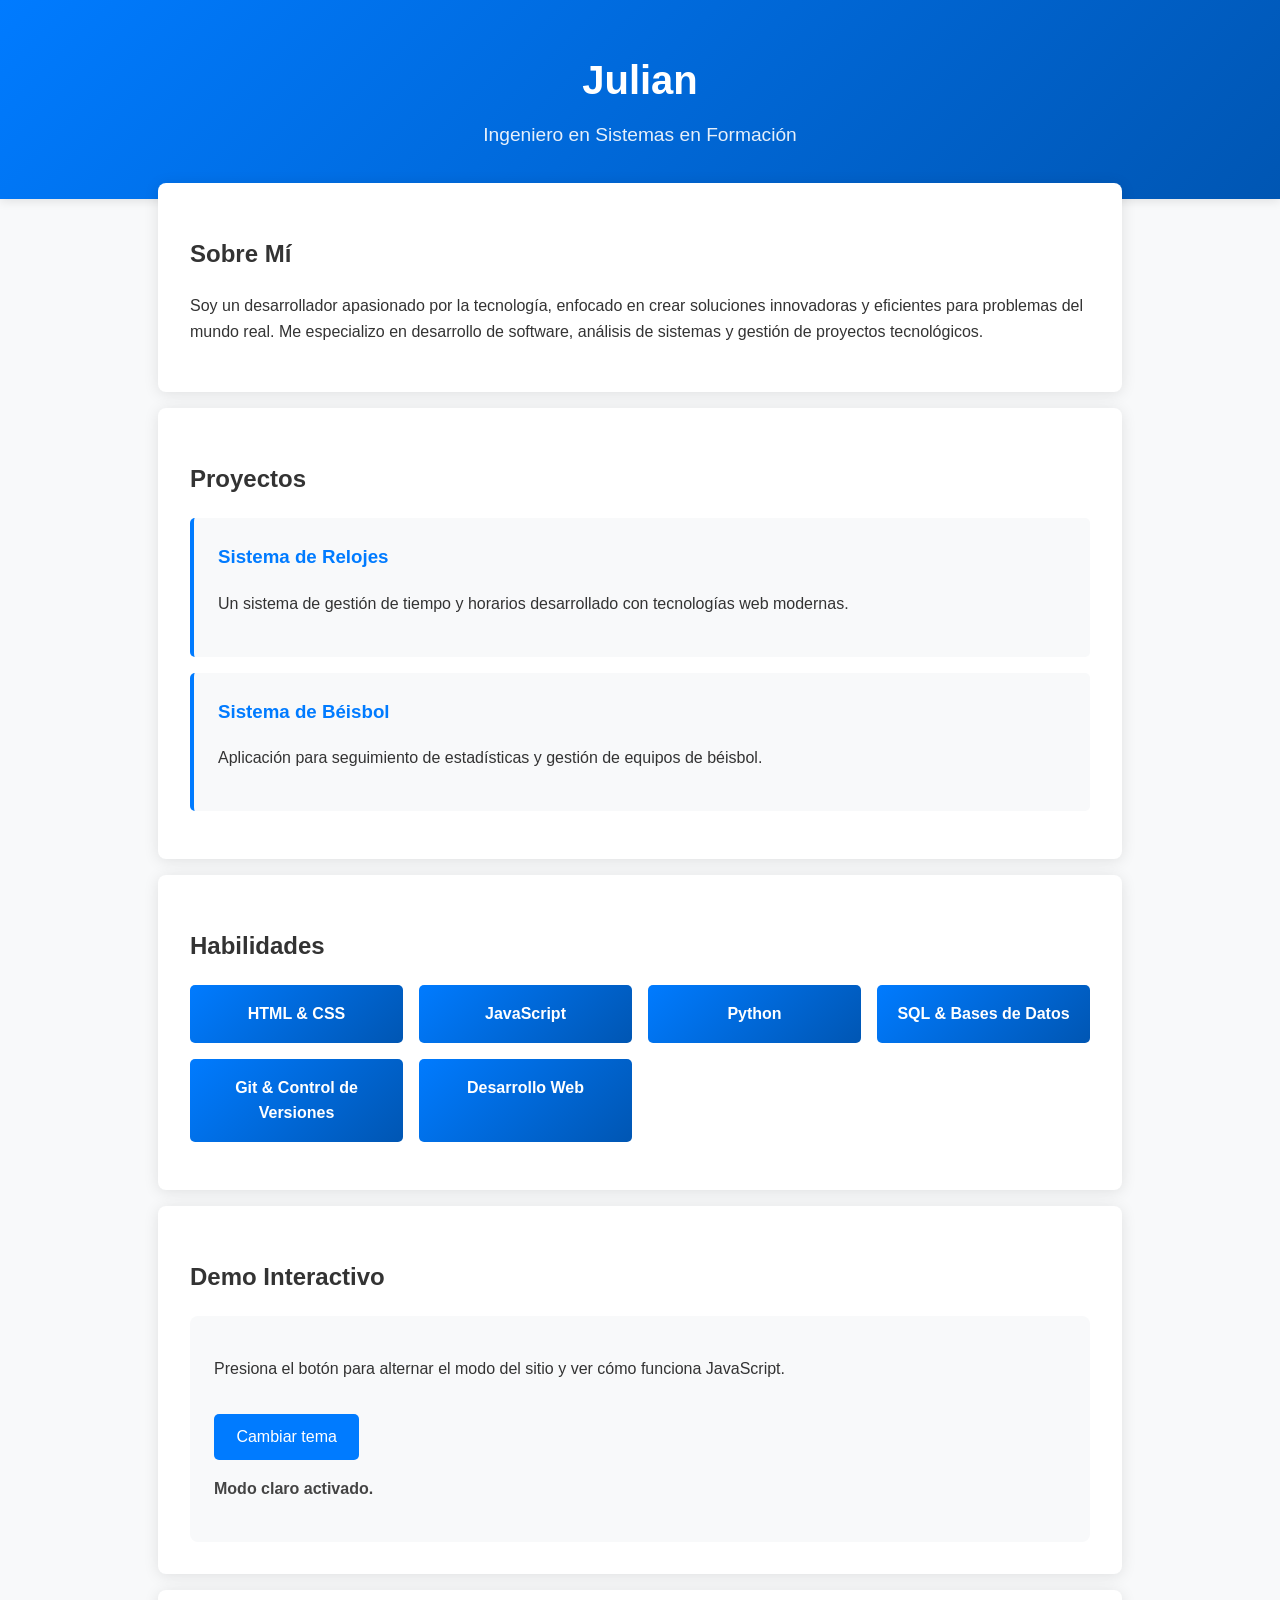
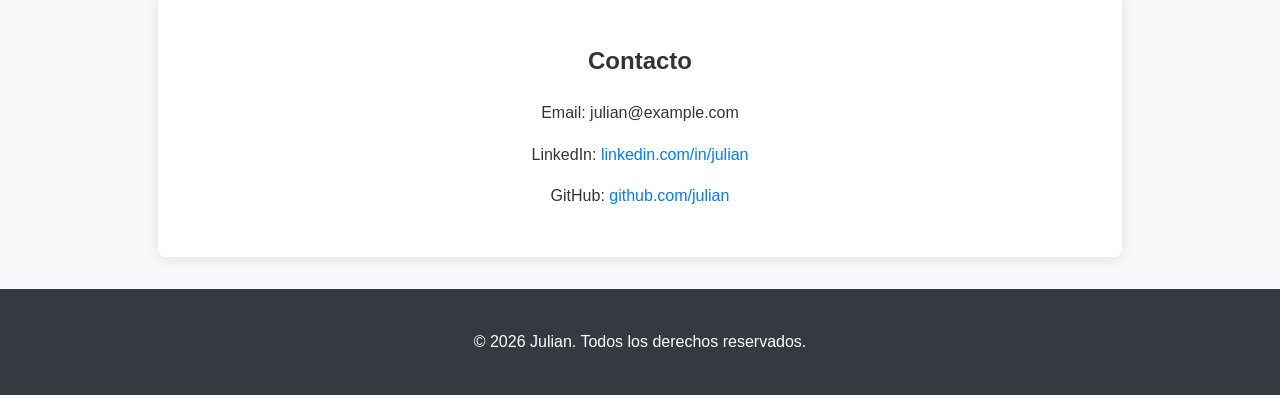
==== index.html @ 08a4c984 "Actualizar demo de JavaScript" ====
<!DOCTYPE html>
<html lang="es">
<head>
    <meta charset="UTF-8">
    <meta name="viewport" content="width=device-width, initial-scale=1.0">
    <title>Mi Portafolio - Julian</title>
    <link rel="stylesheet" href="style.css">
</head>
<body>

    <header>
        <h1>Julian</h1>
        <p>Ingeniero en Sistemas en Formación</p>
    </header>

    <section id="about">
        <h2>Sobre Mí</h2>
        <p>Soy un desarrollador apasionado por la tecnología, enfocado en crear soluciones innovadoras y eficientes para problemas del mundo real. Me especializo en desarrollo de software, análisis de sistemas y gestión de proyectos tecnológicos.</p>
    </section>

    <section id="projects">
        <h2>Proyectos</h2>
        <div class="project">
            <h3>Sistema de Relojes</h3>
            <p>Un sistema de gestión de tiempo y horarios desarrollado con tecnologías web modernas.</p>
        </div>
        <div class="project">
            <h3>Sistema de Béisbol</h3>
            <p>Aplicación para seguimiento de estadísticas y gestión de equipos de béisbol.</p>
        </div>
    </section>

    <section id="skills">
        <h2>Habilidades</h2>
        <ul>
            <li>HTML & CSS</li>
            <li>JavaScript</li>
            <li>Python</li>
            <li>SQL & Bases de Datos</li>
            <li>Git & Control de Versiones</li>
            <li>Desarrollo Web</li>
        </ul>
    </section>

    <section id="demo">
        <h2>Demo Interactivo</h2>
        <div class="demo-card">
            <p>Presiona el botón para alternar el modo del sitio y ver cómo funciona JavaScript.</p>
            <button id="themeButton" class="action-button">Cambiar tema</button>
            <p id="theme-status">Modo claro activado.</p>
        </div>
    </section>

    <section id="contact">
        <h2>Contacto</h2>
        <p>Email: julian@example.com</p>
        <p>LinkedIn: <a href="https://linkedin.com/in/julian">linkedin.com/in/julian</a></p>
        <p>GitHub: <a href="https://github.com/julian">github.com/julian</a></p>
    </section>

    <footer>
        <p>&copy; 2026 Julian. Todos los derechos reservados.</p>
    </footer>

    <script src="script.js"></script>
</body>
</html>
---- style.css ----
body {
    font-family: 'Segoe UI', Tahoma, Geneva, Verdana, sans-serif;
    margin: 0;
    padding: 0;
    background-color: #f8f9fa;
    color: #333;
    line-height: 1.6;
}

body.dark-theme {
    background-color: #101820;
    color: #e5e5e5;
}

body.dark-theme header {
    background: linear-gradient(135deg, #343a40, #1f2a36);
}

body.dark-theme section {
    background: #1b2430;
    box-shadow: 0 2px 20px rgba(0,0,0,0.35);
}

body.dark-theme .project {
    background: #15202b;
    border-left-color: #17a2b8;
}

body.dark-theme #skills li {
    background: linear-gradient(135deg, #0d6efd, #0a58ca);
}

body.dark-theme #contact a,
body.dark-theme .action-button {
    color: white;
}

body.dark-theme .demo-card {
    background: #18212c;
}

header {
    background: linear-gradient(135deg, #007bff, #0056b3);
    color: white;
    text-align: center;
    padding: 3rem 1rem;
    box-shadow: 0 2px 10px rgba(0,0,0,0.1);
}

header h1 {
    margin: 0;
    font-size: 2.5rem;
}

header p {
    margin: 0.5rem 0 0 0;
    font-size: 1.2rem;
    opacity: 0.9;
}

section {
    padding: 2rem;
    margin: 1rem auto;
    max-width: 900px;
}

#about {
    background: white;
    border-radius: 8px;
    box-shadow: 0 2px 15px rgba(0,0,0,0.1);
    padding: 2rem;
    margin-top: -1rem;
}

#projects {
    background: white;
    border-radius: 8px;
    box-shadow: 0 2px 15px rgba(0,0,0,0.1);
}

.project {
    background: #f8f9fa;
    margin: 1rem 0;
    padding: 1.5rem;
    border-radius: 5px;
    border-left: 4px solid #007bff;
    transition: transform 0.2s;
}

.project:hover {
    transform: translateY(-2px);
    box-shadow: 0 4px 20px rgba(0,0,0,0.15);
}

.project h3 {
    margin-top: 0;
    color: #007bff;
}

#skills {
    background: white;
    border-radius: 8px;
    box-shadow: 0 2px 15px rgba(0,0,0,0.1);
}

#skills ul {
    display: grid;
    grid-template-columns: repeat(auto-fit, minmax(200px, 1fr));
    gap: 1rem;
    list-style-type: none;
    padding: 0;
}

#skills li {
    background: linear-gradient(135deg, #007bff, #0056b3);
    color: white;
    padding: 1rem;
    border-radius: 5px;
    text-align: center;
    font-weight: bold;
    transition: background 0.3s;
}

#skills li:hover {
    background: linear-gradient(135deg, #0056b3, #004085);
}

#demo {
    background: white;
    border-radius: 8px;
    box-shadow: 0 2px 15px rgba(0,0,0,0.1);
    padding: 2rem;
}

.demo-card {
    background: #f8f9fa;
    border-radius: 8px;
    padding: 1.5rem;
    margin-top: 1rem;
}

.action-button {
    background: #007bff;
    color: white;
    border: none;
    padding: 0.9rem 1.4rem;
    border-radius: 5px;
    cursor: pointer;
    font-size: 1rem;
    transition: background 0.2s, transform 0.2s;
    margin-top: 1rem;
}

.action-button:hover {
    background: #0056b3;
    transform: translateY(-1px);
}

#theme-status {
    margin-top: 1rem;
    color: #444;
    font-weight: 600;
}

#contact {
    background: white;
    border-radius: 8px;
    box-shadow: 0 2px 15px rgba(0,0,0,0.1);
    text-align: center;
}

#contact a {
    color: #007bff;
    text-decoration: none;
}

#contact a:hover {
    text-decoration: underline;
}

footer {
    text-align: center;
    padding: 1.5rem;
    background: #343a40;
    color: white;
    margin-top: 2rem;
}

@media (max-width: 768px) {
    header {
        padding: 2rem 1rem;
    }
    
    header h1 {
        font-size: 2rem;
    }
    
    section {
        padding: 1rem;
    }
}
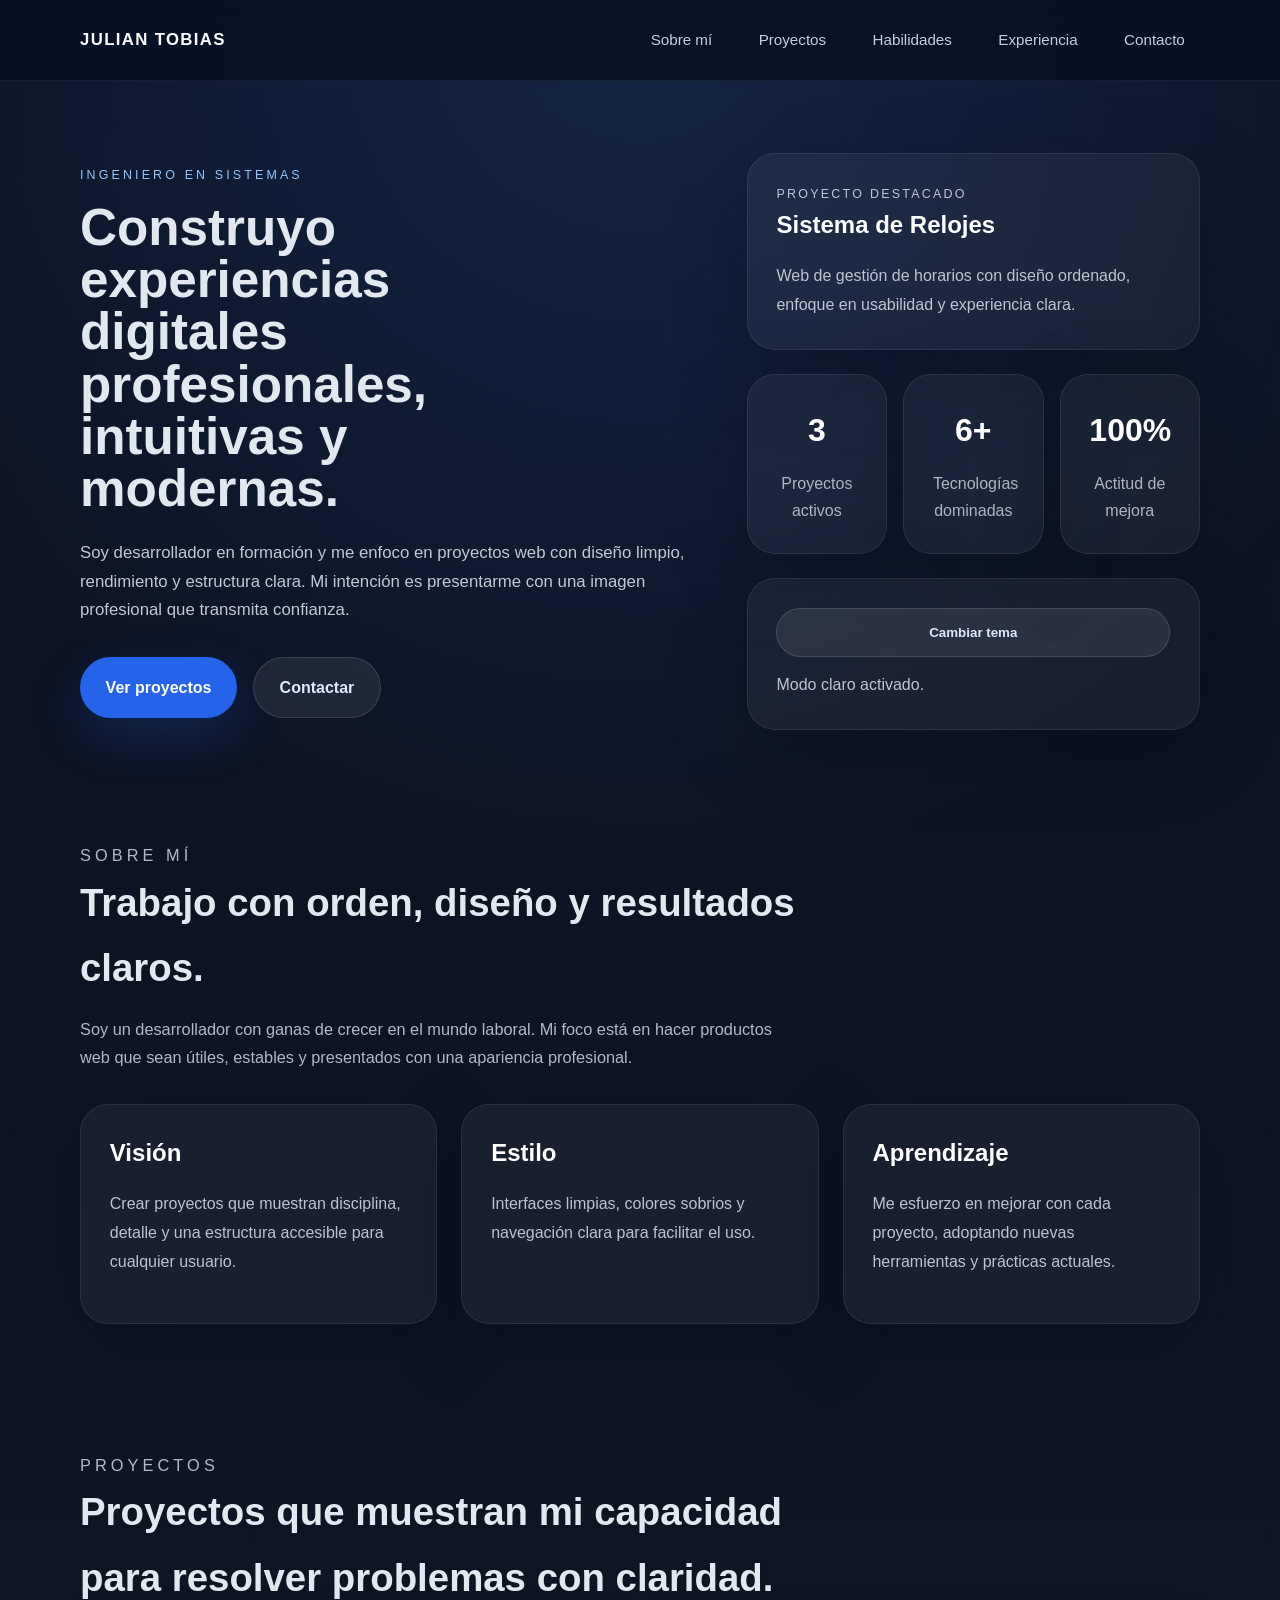
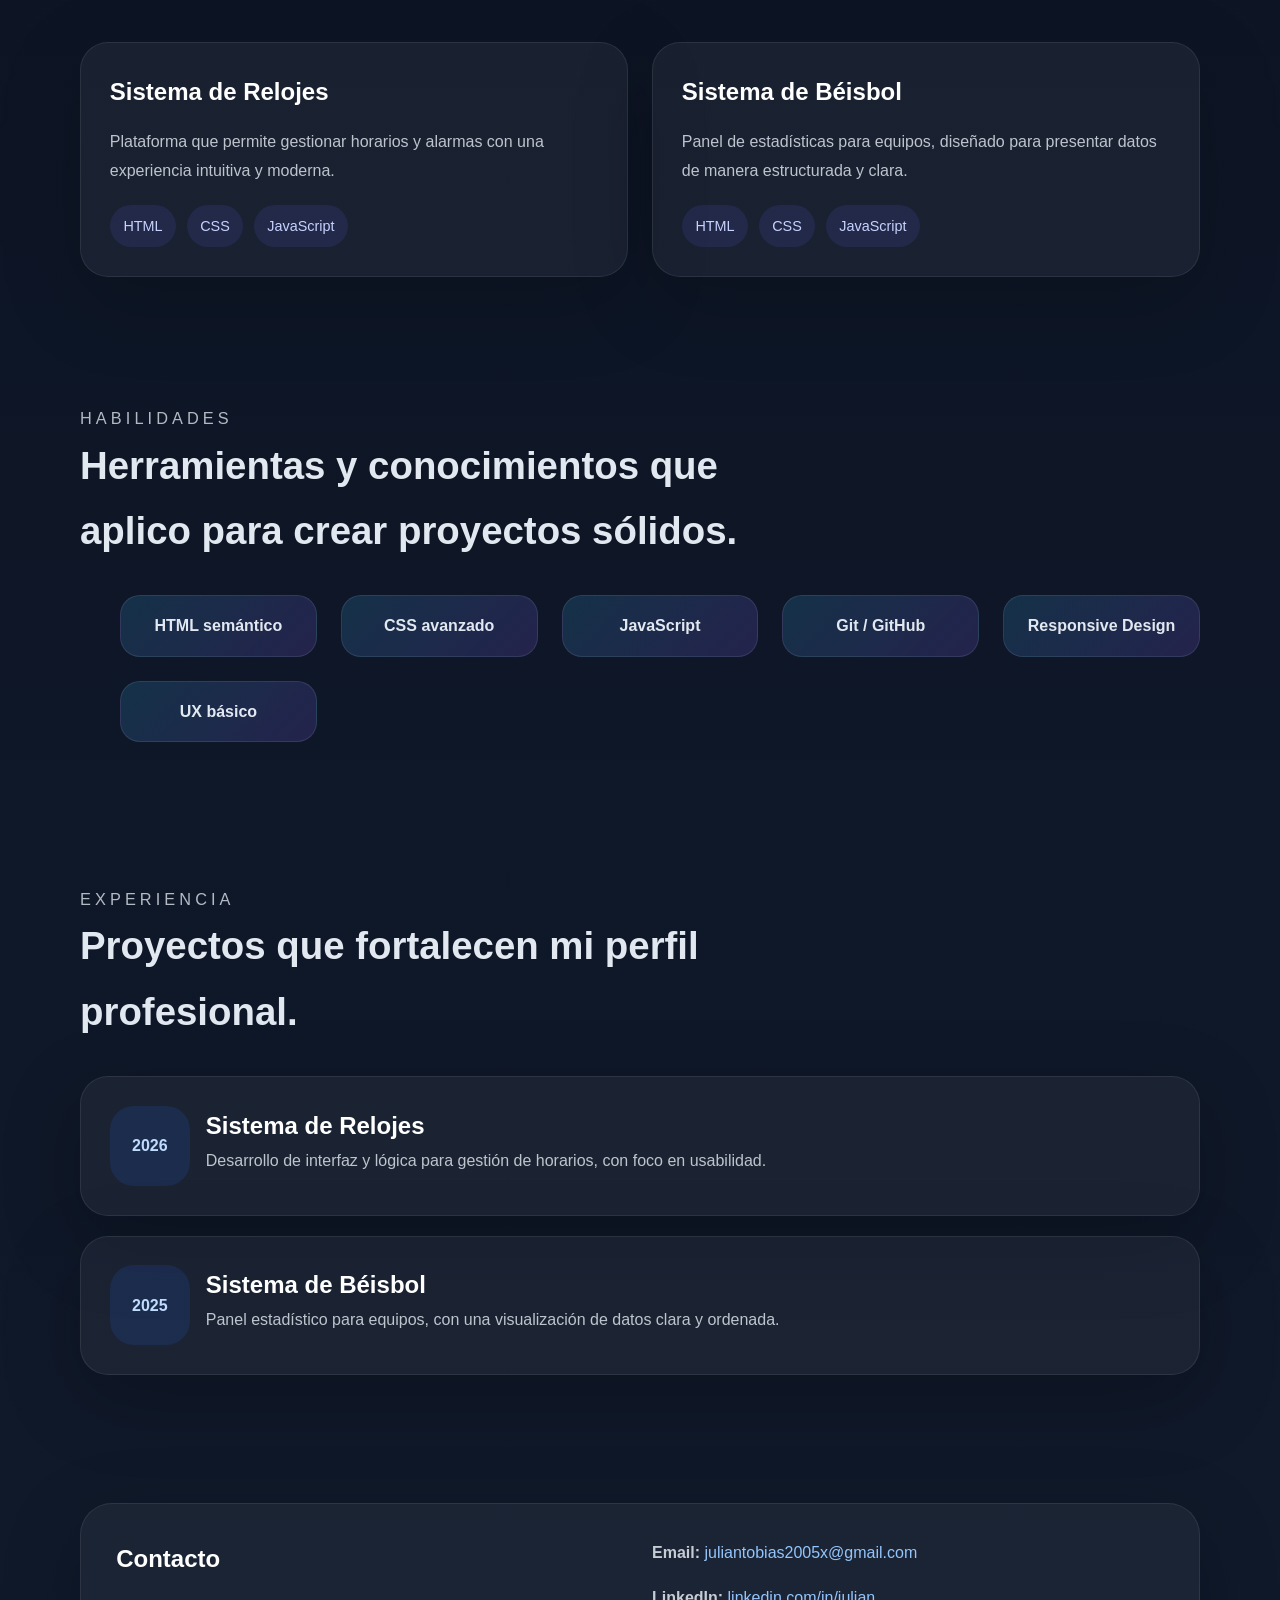
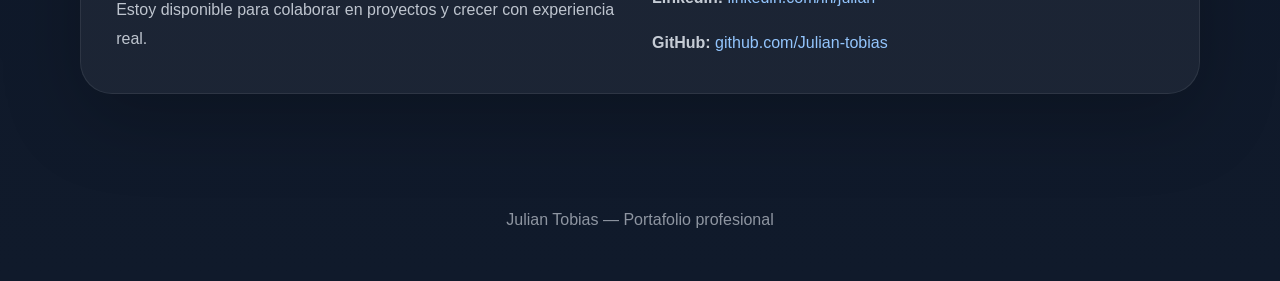
==== commit cf77b3d7: "Actualizar portafolio profesional" ====
--- a/index.html
+++ b/index.html
@@ -3,63 +3,161 @@
 <head>
     <meta charset="UTF-8">
     <meta name="viewport" content="width=device-width, initial-scale=1.0">
-    <title>Mi Portafolio - Julian</title>
+    <title>Julian Tobias | Portafolio</title>
     <link rel="stylesheet" href="style.css">
 </head>
 <body>
 
-    <header>
-        <h1>Julian</h1>
-        <p>Ingeniero en Sistemas en Formación</p>
+    <header class="site-header">
+        <div class="container header-inner">
+            <a class="brand" href="#">Julian Tobias</a>
+            <nav class="nav-menu">
+                <a href="#about">Sobre mí</a>
+                <a href="#projects">Proyectos</a>
+                <a href="#skills">Habilidades</a>
+                <a href="#experience">Experiencia</a>
+                <a href="#contact">Contacto</a>
+            </nav>
+        </div>
     </header>
 
-    <section id="about">
-        <h2>Sobre Mí</h2>
-        <p>Soy un desarrollador apasionado por la tecnología, enfocado en crear soluciones innovadoras y eficientes para problemas del mundo real. Me especializo en desarrollo de software, análisis de sistemas y gestión de proyectos tecnológicos.</p>
-    </section>
+    <main>
+        <section class="hero">
+            <div class="container hero-grid">
+                <div class="hero-copy">
+                    <p class="eyebrow">Ingeniero en Sistemas</p>
+                    <h1>Construyo experiencias digitales profesionales, intuitivas y modernas.</h1>
+                    <p class="hero-text">Soy desarrollador en formación y me enfoco en proyectos web con diseño limpio, rendimiento y estructura clara. Mi intención es presentarme con una imagen profesional que transmita confianza.</p>
+                    <div class="hero-buttons">
+                        <a class="button primary" href="#projects">Ver proyectos</a>
+                        <a class="button secondary" href="#contact">Contactar</a>
+                    </div>
+                </div>
+                <aside class="hero-panel">
+                    <div class="panel-card">
+                        <p class="panel-label">Proyecto destacado</p>
+                        <h2>Sistema de Relojes</h2>
+                        <p>Web de gestión de horarios con diseño ordenado, enfoque en usabilidad y experiencia clara.</p>
+                    </div>
+                    <div class="stats-grid">
+                        <div class="stat-card"><span>3</span><p>Proyectos activos</p></div>
+                        <div class="stat-card"><span>6+</span><p>Tecnologías dominadas</p></div>
+                        <div class="stat-card"><span>100%</span><p>Actitud de mejora</p></div>
+                    </div>
+                    <div class="theme-panel">
+                        <button id="themeButton" class="button tertiary">Cambiar tema</button>
+                        <p id="theme-status">Modo claro activado.</p>
+                    </div>
+                </aside>
+            </div>
+        </section>
 
-    <section id="projects">
-        <h2>Proyectos</h2>
-        <div class="project">
-            <h3>Sistema de Relojes</h3>
-            <p>Un sistema de gestión de tiempo y horarios desarrollado con tecnologías web modernas.</p>
+        <section id="about" class="section about-section">
+            <div class="container">
+                <div class="section-header">
+                    <p class="eyebrow">Sobre mí</p>
+                    <h2>Trabajo con orden, diseño y resultados claros.</h2>
+                    <p class="section-copy">Soy un desarrollador con ganas de crecer en el mundo laboral. Mi foco está en hacer productos web que sean útiles, estables y presentados con una apariencia profesional.</p>
+                </div>
+                <div class="about-grid">
+                    <div class="about-card">
+                        <h3>Visión</h3>
+                        <p>Crear proyectos que muestran disciplina, detalle y una estructura accesible para cualquier usuario.</p>
+                    </div>
+                    <div class="about-card">
+                        <h3>Estilo</h3>
+                        <p>Interfaces limpias, colores sobrios y navegación clara para facilitar el uso.</p>
+                    </div>
+                    <div class="about-card">
+                        <h3>Aprendizaje</h3>
+                        <p>Me esfuerzo en mejorar con cada proyecto, adoptando nuevas herramientas y prácticas actuales.</p>
+                    </div>
+                </div>
+            </div>
+        </section>
+
+        <section id="projects" class="section projects-section">
+            <div class="container">
+                <div class="section-header">
+                    <p class="eyebrow">Proyectos</p>
+                    <h2>Proyectos que muestran mi capacidad para resolver problemas con claridad.</h2>
+                </div>
+                <div class="project-grid">
+                    <article class="project-card">
+                        <h3>Sistema de Relojes</h3>
+                        <p>Plataforma que permite gestionar horarios y alarmas con una experiencia intuitiva y moderna.</p>
+                        <div class="project-tags"><span>HTML</span><span>CSS</span><span>JavaScript</span></div>
+                    </article>
+                    <article class="project-card">
+                        <h3>Sistema de Béisbol</h3>
+                        <p>Panel de estadísticas para equipos, diseñado para presentar datos de manera estructurada y clara.</p>
+                        <div class="project-tags"><span>HTML</span><span>CSS</span><span>JavaScript</span></div>
+                    </article>
+                </div>
+            </div>
+        </section>
+
+        <section id="skills" class="section skills-section">
+            <div class="container">
+                <div class="section-header">
+                    <p class="eyebrow">Habilidades</p>
+                    <h2>Herramientas y conocimientos que aplico para crear proyectos sólidos.</h2>
+                </div>
+                <ul class="skills-grid">
+                    <li>HTML semántico</li>
+                    <li>CSS avanzado</li>
+                    <li>JavaScript</li>
+                    <li>Git / GitHub</li>
+                    <li>Responsive Design</li>
+                    <li>UX básico</li>
+                </ul>
+            </div>
+        </section>
+
+        <section id="experience" class="section experience-section">
+            <div class="container">
+                <div class="section-header">
+                    <p class="eyebrow">Experiencia</p>
+                    <h2>Proyectos que fortalecen mi perfil profesional.</h2>
+                </div>
+                <div class="timeline">
+                    <div class="timeline-item">
+                        <span class="timeline-date">2026</span>
+                        <div>
+                            <h3>Sistema de Relojes</h3>
+                            <p>Desarrollo de interfaz y lógica para gestión de horarios, con foco en usabilidad.</p>
+                        </div>
+                    </div>
+                    <div class="timeline-item">
+                        <span class="timeline-date">2025</span>
+                        <div>
+                            <h3>Sistema de Béisbol</h3>
+                            <p>Panel estadístico para equipos, con una visualización de datos clara y ordenada.</p>
+                        </div>
+                    </div>
+                </div>
+            </div>
+        </section>
+
+        <section id="contact" class="section contact-section">
+            <div class="container contact-card">
+                <div>
+                    <h2>Contacto</h2>
+                    <p>Estoy disponible para colaborar en proyectos y crecer con experiencia real.</p>
+                </div>
+                <div class="contact-details">
+                    <p><strong>Email:</strong> <a href="mailto:juliantobias2005x@gmail.com">juliantobias2005x@gmail.com</a></p>
+                    <p><strong>LinkedIn:</strong> <a href="https://linkedin.com/in/julian" target="_blank" rel="noreferrer">linkedin.com/in/julian</a></p>
+                    <p><strong>GitHub:</strong> <a href="https://github.com/Julian-tobias" target="_blank" rel="noreferrer">github.com/Julian-tobias</a></p>
+                </div>
+            </div>
+        </section>
+    </main>
+
+    <footer class="site-footer">
+        <div class="container footer-inner">
+            <p>Julian Tobias — Portafolio profesional</p>
         </div>
-        <div class="project">
-            <h3>Sistema de Béisbol</h3>
-            <p>Aplicación para seguimiento de estadísticas y gestión de equipos de béisbol.</p>
-        </div>
-    </section>
-
-    <section id="skills">
-        <h2>Habilidades</h2>
-        <ul>
-            <li>HTML & CSS</li>
-            <li>JavaScript</li>
-            <li>Python</li>
-            <li>SQL & Bases de Datos</li>
-            <li>Git & Control de Versiones</li>
-            <li>Desarrollo Web</li>
-        </ul>
-    </section>
-
-    <section id="demo">
-        <h2>Demo Interactivo</h2>
-        <div class="demo-card">
-            <p>Presiona el botón para alternar el modo del sitio y ver cómo funciona JavaScript.</p>
-            <button id="themeButton" class="action-button">Cambiar tema</button>
-            <p id="theme-status">Modo claro activado.</p>
-        </div>
-    </section>
-
-    <section id="contact">
-        <h2>Contacto</h2>
-        <p>Email: julian@example.com</p>
-        <p>LinkedIn: <a href="https://linkedin.com/in/julian">linkedin.com/in/julian</a></p>
-        <p>GitHub: <a href="https://github.com/julian">github.com/julian</a></p>
-    </section>
-
-    <footer>
-        <p>&copy; 2026 Julian. Todos los derechos reservados.</p>
     </footer>
 
     <script src="script.js"></script>
--- a/style.css
+++ b/style.css
@@ -1,201 +1,452 @@
+* {
+    box-sizing: border-box;
+}
+
+html {
+    scroll-behavior: smooth;
+}
+
 body {
+    margin: 0;
     font-family: 'Segoe UI', Tahoma, Geneva, Verdana, sans-serif;
+    background: radial-gradient(circle at top, rgba(59, 130, 246, 0.18), transparent 25%),
+                linear-gradient(180deg, #0b1120 0%, #101a2b 100%);
+    color: #e2e8f0;
+    line-height: 1.7;
+}
+
+img {
+    max-width: 100%;
+    display: block;
+}
+
+a {
+    color: inherit;
+    text-decoration: none;
+}
+
+.container {
+    width: min(1120px, calc(100% - 2rem));
+    margin: 0 auto;
+}
+
+.site-header {
+    position: sticky;
+    top: 0;
+    z-index: 100;
+    background: rgba(8, 18, 38, 0.94);
+    border-bottom: 1px solid rgba(255,255,255,0.06);
+    backdrop-filter: blur(16px);
+    padding: 1rem 0;
+}
+
+.header-inner {
+    display: flex;
+    justify-content: space-between;
+    align-items: center;
+    gap: 1rem;
+}
+
+.brand {
+    font-weight: 700;
+    letter-spacing: 0.08em;
+    text-transform: uppercase;
+    color: #ffffff;
+    font-size: 1.05rem;
+}
+
+.nav-menu {
+    display: flex;
+    flex-wrap: wrap;
+    gap: 1rem;
+}
+
+.nav-menu a {
+    color: rgba(226,232,240,0.88);
+    font-size: 0.95rem;
+    padding: 0.7rem 0.95rem;
+    border-radius: 999px;
+    transition: background 0.25s ease, color 0.25s ease;
+}
+
+.nav-menu a:hover {
+    background: rgba(59,130,246,0.18);
+    color: #ffffff;
+}
+
+.hero {
+    padding: 4.5rem 0 3rem;
+}
+
+.hero-grid {
+    display: grid;
+    grid-template-columns: 1.4fr 1fr;
+    gap: 2rem;
+    align-items: center;
+}
+
+.eyebrow {
+    margin: 0 0 1rem;
+    text-transform: uppercase;
+    letter-spacing: 0.25em;
+    color: #93c5fd;
+    font-size: 0.78rem;
+}
+
+.hero-copy h1 {
     margin: 0;
-    padding: 0;
-    background-color: #f8f9fa;
-    color: #333;
-    line-height: 1.6;
+    font-size: clamp(2.6rem, 4vw, 4.2rem);
+    line-height: 1.02;
+    max-width: 11ch;
+}
+
+.hero-text {
+    margin: 1.5rem 0 2rem;
+    max-width: 680px;
+    color: rgba(226,232,240,0.85);
+    font-size: 1.05rem;
+}
+
+.hero-buttons {
+    display: flex;
+    flex-wrap: wrap;
+    gap: 1rem;
+}
+
+.button {
+    display: inline-flex;
+    align-items: center;
+    justify-content: center;
+    border: none;
+    border-radius: 999px;
+    padding: 1rem 1.6rem;
+    font-weight: 700;
+    cursor: pointer;
+    transition: transform 0.2s ease, box-shadow 0.2s ease, background 0.2s ease;
+}
+
+.button.primary {
+    background: #2563eb;
+    color: #ffffff;
+    box-shadow: 0 20px 50px rgba(37,99,235,0.22);
+}
+
+.button.secondary {
+    background: rgba(255,255,255,0.08);
+    color: #dbeafe;
+    border: 1px solid rgba(255,255,255,0.12);
+}
+
+.button.tertiary {
+    background: rgba(255,255,255,0.08);
+    color: #dbeafe;
+    border: 1px solid rgba(255,255,255,0.12);
+}
+
+.button:hover {
+    transform: translateY(-2px);
+}
+
+.hero-panel {
+    display: grid;
+    gap: 1.5rem;
+}
+
+.panel-card,
+.stat-card,
+.about-card,
+.project-card,
+.contact-card,
+.timeline-item,
+.theme-panel {
+    background: rgba(255,255,255,0.05);
+    border: 1px solid rgba(255,255,255,0.08);
+    border-radius: 28px;
+    padding: 1.8rem;
+    box-shadow: 0 24px 80px rgba(0,0,0,0.22);
+}
+
+.panel-label {
+    margin: 0 0 0.75rem;
+    color: #93c5fd;
+    text-transform: uppercase;
+    letter-spacing: 0.18em;
+    font-size: 0.78rem;
+}
+
+.panel-card h2,
+.project-card h3,
+.about-card h3,
+.timeline-item h3,
+.contact-card h2 {
+    margin: 0 0 1rem;
+    font-size: 1.5rem;
+    color: #ffffff;
+}
+
+.panel-card p,
+.about-card p,
+.project-card p,
+.timeline-item p,
+.contact-card p,
+.contact-details p,
+.theme-panel p {
+    margin: 0;
+    color: rgba(226,232,240,0.82);
+    line-height: 1.8;
+}
+
+.stats-grid {
+    display: grid;
+    grid-template-columns: repeat(3, minmax(0, 1fr));
+    gap: 1rem;
+}
+
+.stat-card {
+    text-align: center;
+}
+
+.stat-card span {
+    display: block;
+    font-size: 2rem;
+    font-weight: 800;
+    color: #ffffff;
+}
+
+.stat-card p {
+    margin: 0.75rem 0 0;
+    color: rgba(226,232,240,0.75);
+}
+
+.theme-panel {
+    display: grid;
+    gap: 0.9rem;
+}
+
+.section {
+    padding: 4rem 0;
+}
+
+.section-header {
+    max-width: 720px;
+    margin-bottom: 2rem;
+}
+
+.section-header h2 {
+    margin: 0 0 1rem;
+    font-size: clamp(2rem, 3vw, 2.8rem);
+}
+
+.section-header p {
+    margin: 0;
+    color: rgba(226,232,240,0.78);
+    font-size: 1.02rem;
+}
+
+.about-section,
+.projects-section,
+.skills-section,
+.experience-section,
+.contact-section {
+    position: relative;
+}
+
+.about-grid,
+.project-grid,
+.skills-grid,
+.timeline,
+.contact-card {
+    display: grid;
+    gap: 1.5rem;
+}
+
+.about-grid {
+    grid-template-columns: repeat(auto-fit, minmax(240px, 1fr));
+}
+
+.about-card {
+    min-height: 220px;
+}
+
+.project-grid {
+    grid-template-columns: repeat(auto-fit, minmax(260px, 1fr));
+}
+
+.project-card {
+    transition: transform 0.25s ease, box-shadow 0.25s ease;
+}
+
+.project-card:hover {
+    transform: translateY(-4px);
+    box-shadow: 0 28px 80px rgba(0,0,0,0.28);
+}
+
+.project-tags {
+    margin-top: 1.2rem;
+    display: flex;
+    flex-wrap: wrap;
+    gap: 0.65rem;
+}
+
+.project-tags span {
+    display: inline-flex;
+    padding: 0.55rem 0.85rem;
+    border-radius: 999px;
+    background: rgba(99,102,241,0.12);
+    color: #c7d2fe;
+    font-size: 0.9rem;
+}
+
+.skills-grid {
+    grid-template-columns: repeat(auto-fit, minmax(180px, 1fr));
+}
+
+.skills-grid li {
+    list-style: none;
+    background: linear-gradient(135deg, rgba(56,189,248,0.16), rgba(139,92,246,0.18));
+    border: 1px solid rgba(148,163,184,0.16);
+    border-radius: 20px;
+    padding: 1rem 1.2rem;
+    color: #e2e8f0;
+    text-align: center;
+    font-weight: 600;
+}
+
+.timeline {
+    display: grid;
+    gap: 1.25rem;
+}
+
+.timeline-item {
+    display: grid;
+    gap: 1rem;
+    grid-template-columns: auto 1fr;
+    align-items: flex-start;
+}
+
+.timeline-date {
+    display: inline-flex;
+    align-items: center;
+    justify-content: center;
+    min-width: 80px;
+    height: 80px;
+    border-radius: 24px;
+    background: rgba(37,99,235,0.14);
+    color: #bfdbfe;
+    font-weight: 700;
+}
+
+.timeline-item h3 {
+    margin: 0;
+}
+
+.contact-card {
+    grid-template-columns: 1fr 1fr;
+    padding: 2.2rem;
+    background: rgba(255,255,255,0.05);
+    border: 1px solid rgba(255,255,255,0.08);
+    border-radius: 32px;
+}
+
+.contact-details {
+    display: grid;
+    gap: 1rem;
+    align-content: center;
+}
+
+.contact-details p {
+    color: rgba(226,232,240,0.86);
+}
+
+.contact-details a {
+    color: #93c5fd;
+}
+
+.site-footer {
+    padding: 2rem 0;
+    text-align: center;
+    color: rgba(226,232,240,0.6);
 }
 
 body.dark-theme {
-    background-color: #101820;
-    color: #e5e5e5;
-}
-
-body.dark-theme header {
-    background: linear-gradient(135deg, #343a40, #1f2a36);
-}
-
-body.dark-theme section {
-    background: #1b2430;
-    box-shadow: 0 2px 20px rgba(0,0,0,0.35);
-}
-
-body.dark-theme .project {
-    background: #15202b;
-    border-left-color: #17a2b8;
-}
-
-body.dark-theme #skills li {
-    background: linear-gradient(135deg, #0d6efd, #0a58ca);
-}
-
-body.dark-theme #contact a,
-body.dark-theme .action-button {
-    color: white;
-}
-
-body.dark-theme .demo-card {
-    background: #18212c;
-}
-
-header {
-    background: linear-gradient(135deg, #007bff, #0056b3);
-    color: white;
-    text-align: center;
-    padding: 3rem 1rem;
-    box-shadow: 0 2px 10px rgba(0,0,0,0.1);
-}
-
-header h1 {
-    margin: 0;
-    font-size: 2.5rem;
-}
-
-header p {
-    margin: 0.5rem 0 0 0;
-    font-size: 1.2rem;
-    opacity: 0.9;
-}
-
-section {
-    padding: 2rem;
-    margin: 1rem auto;
-    max-width: 900px;
-}
-
-#about {
-    background: white;
-    border-radius: 8px;
-    box-shadow: 0 2px 15px rgba(0,0,0,0.1);
-    padding: 2rem;
-    margin-top: -1rem;
-}
-
-#projects {
-    background: white;
-    border-radius: 8px;
-    box-shadow: 0 2px 15px rgba(0,0,0,0.1);
-}
-
-.project {
-    background: #f8f9fa;
-    margin: 1rem 0;
-    padding: 1.5rem;
-    border-radius: 5px;
-    border-left: 4px solid #007bff;
-    transition: transform 0.2s;
-}
-
-.project:hover {
-    transform: translateY(-2px);
-    box-shadow: 0 4px 20px rgba(0,0,0,0.15);
-}
-
-.project h3 {
-    margin-top: 0;
-    color: #007bff;
-}
-
-#skills {
-    background: white;
-    border-radius: 8px;
-    box-shadow: 0 2px 15px rgba(0,0,0,0.1);
-}
-
-#skills ul {
-    display: grid;
-    grid-template-columns: repeat(auto-fit, minmax(200px, 1fr));
-    gap: 1rem;
-    list-style-type: none;
-    padding: 0;
-}
-
-#skills li {
-    background: linear-gradient(135deg, #007bff, #0056b3);
-    color: white;
-    padding: 1rem;
-    border-radius: 5px;
-    text-align: center;
-    font-weight: bold;
-    transition: background 0.3s;
-}
-
-#skills li:hover {
-    background: linear-gradient(135deg, #0056b3, #004085);
-}
-
-#demo {
-    background: white;
-    border-radius: 8px;
-    box-shadow: 0 2px 15px rgba(0,0,0,0.1);
-    padding: 2rem;
-}
-
-.demo-card {
-    background: #f8f9fa;
-    border-radius: 8px;
-    padding: 1.5rem;
-    margin-top: 1rem;
-}
-
-.action-button {
-    background: #007bff;
-    color: white;
-    border: none;
-    padding: 0.9rem 1.4rem;
-    border-radius: 5px;
-    cursor: pointer;
-    font-size: 1rem;
-    transition: background 0.2s, transform 0.2s;
-    margin-top: 1rem;
-}
-
-.action-button:hover {
-    background: #0056b3;
-    transform: translateY(-1px);
-}
-
-#theme-status {
-    margin-top: 1rem;
-    color: #444;
-    font-weight: 600;
-}
-
-#contact {
-    background: white;
-    border-radius: 8px;
-    box-shadow: 0 2px 15px rgba(0,0,0,0.1);
-    text-align: center;
-}
-
-#contact a {
-    color: #007bff;
-    text-decoration: none;
-}
-
-#contact a:hover {
-    text-decoration: underline;
-}
-
-footer {
-    text-align: center;
-    padding: 1.5rem;
-    background: #343a40;
-    color: white;
-    margin-top: 2rem;
-}
-
-@media (max-width: 768px) {
-    header {
-        padding: 2rem 1rem;
-    }
-    
-    header h1 {
-        font-size: 2rem;
-    }
-    
-    section {
-        padding: 1rem;
-    }
-}+    background: #060b16;
+}
+
+body.dark-theme .site-header {
+    background: rgba(6, 12, 24, 0.96);
+}
+
+body.dark-theme .nav-menu a,
+body.dark-theme .button.secondary,
+body.dark-theme .button.tertiary {
+    color: #dbeafe;
+}
+
+body.dark-theme .panel-card,
+body.dark-theme .stat-card,
+body.dark-theme .about-card,
+body.dark-theme .project-card,
+body.dark-theme .timeline-item,
+body.dark-theme .contact-card,
+body.dark-theme .theme-panel {
+    background: rgba(255,255,255,0.05);
+}
+
+body.dark-theme .section-header p,
+body.dark-theme .panel-card p,
+body.dark-theme .about-card p,
+body.dark-theme .project-card p,
+body.dark-theme .timeline-item p,
+body.dark-theme .contact-details p,
+body.dark-theme .theme-panel p {
+    color: rgba(226,232,240,0.74);
+}
+
+@media (max-width: 960px) {
+    .hero-grid,
+    .contact-card,
+    .about-grid,
+    .project-grid,
+    .skills-grid,
+    .timeline {
+        grid-template-columns: 1fr;
+    }
+
+    .timeline-item {
+        grid-template-columns: 1fr;
+    }
+}
+
+@media (max-width: 720px) {
+    .header-inner {
+        flex-direction: column;
+        align-items: flex-start;
+    }
+
+    .site-header {
+        padding: 1rem 0.5rem;
+    }
+
+    .hero {
+        padding-top: 3rem;
+    }
+
+    .hero-copy h1 {
+        font-size: clamp(2.2rem, 6vw, 3rem);
+    }
+}
+
+@media (max-width: 520px) {
+    .nav-menu {
+        gap: 0.6rem;
+    }
+
+    .button {
+        width: 100%;
+    }
+
+    .hero-text,
+    .section-header p {
+        font-size: 1rem;
+    }
+}
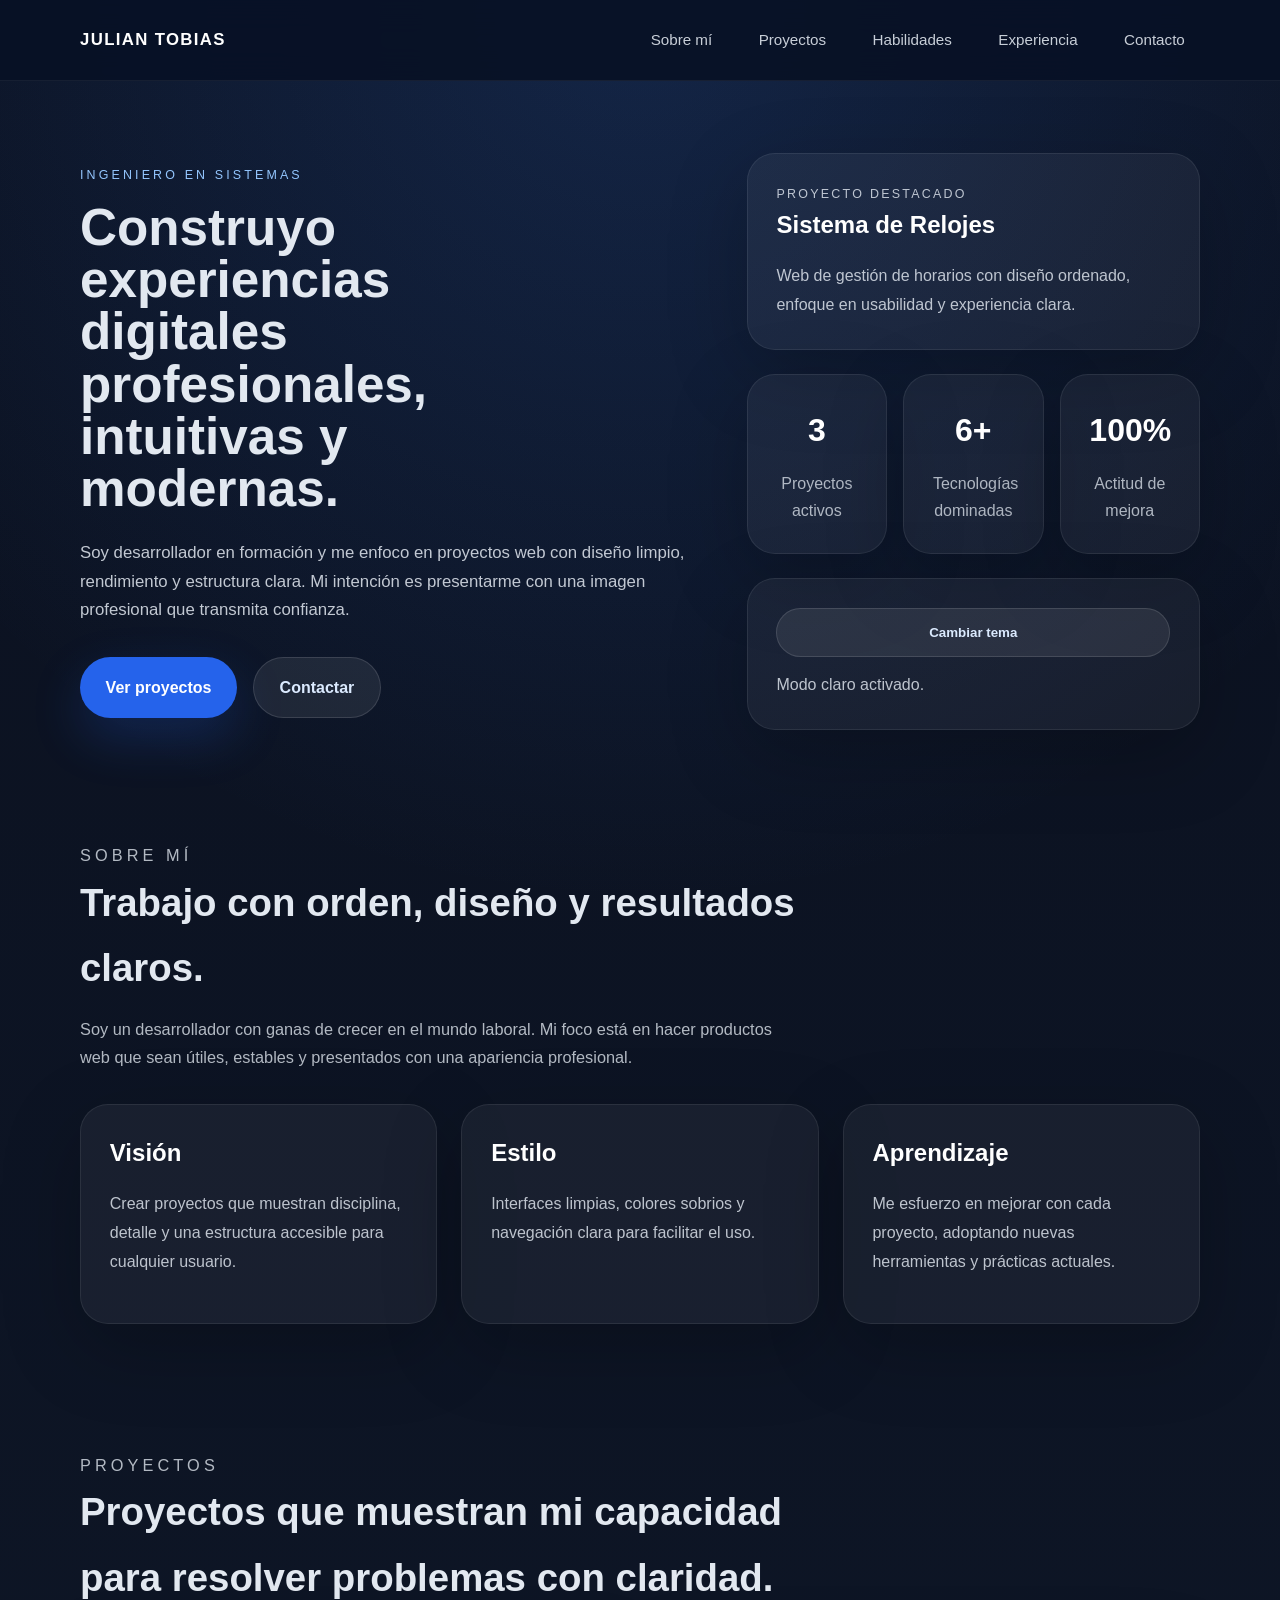
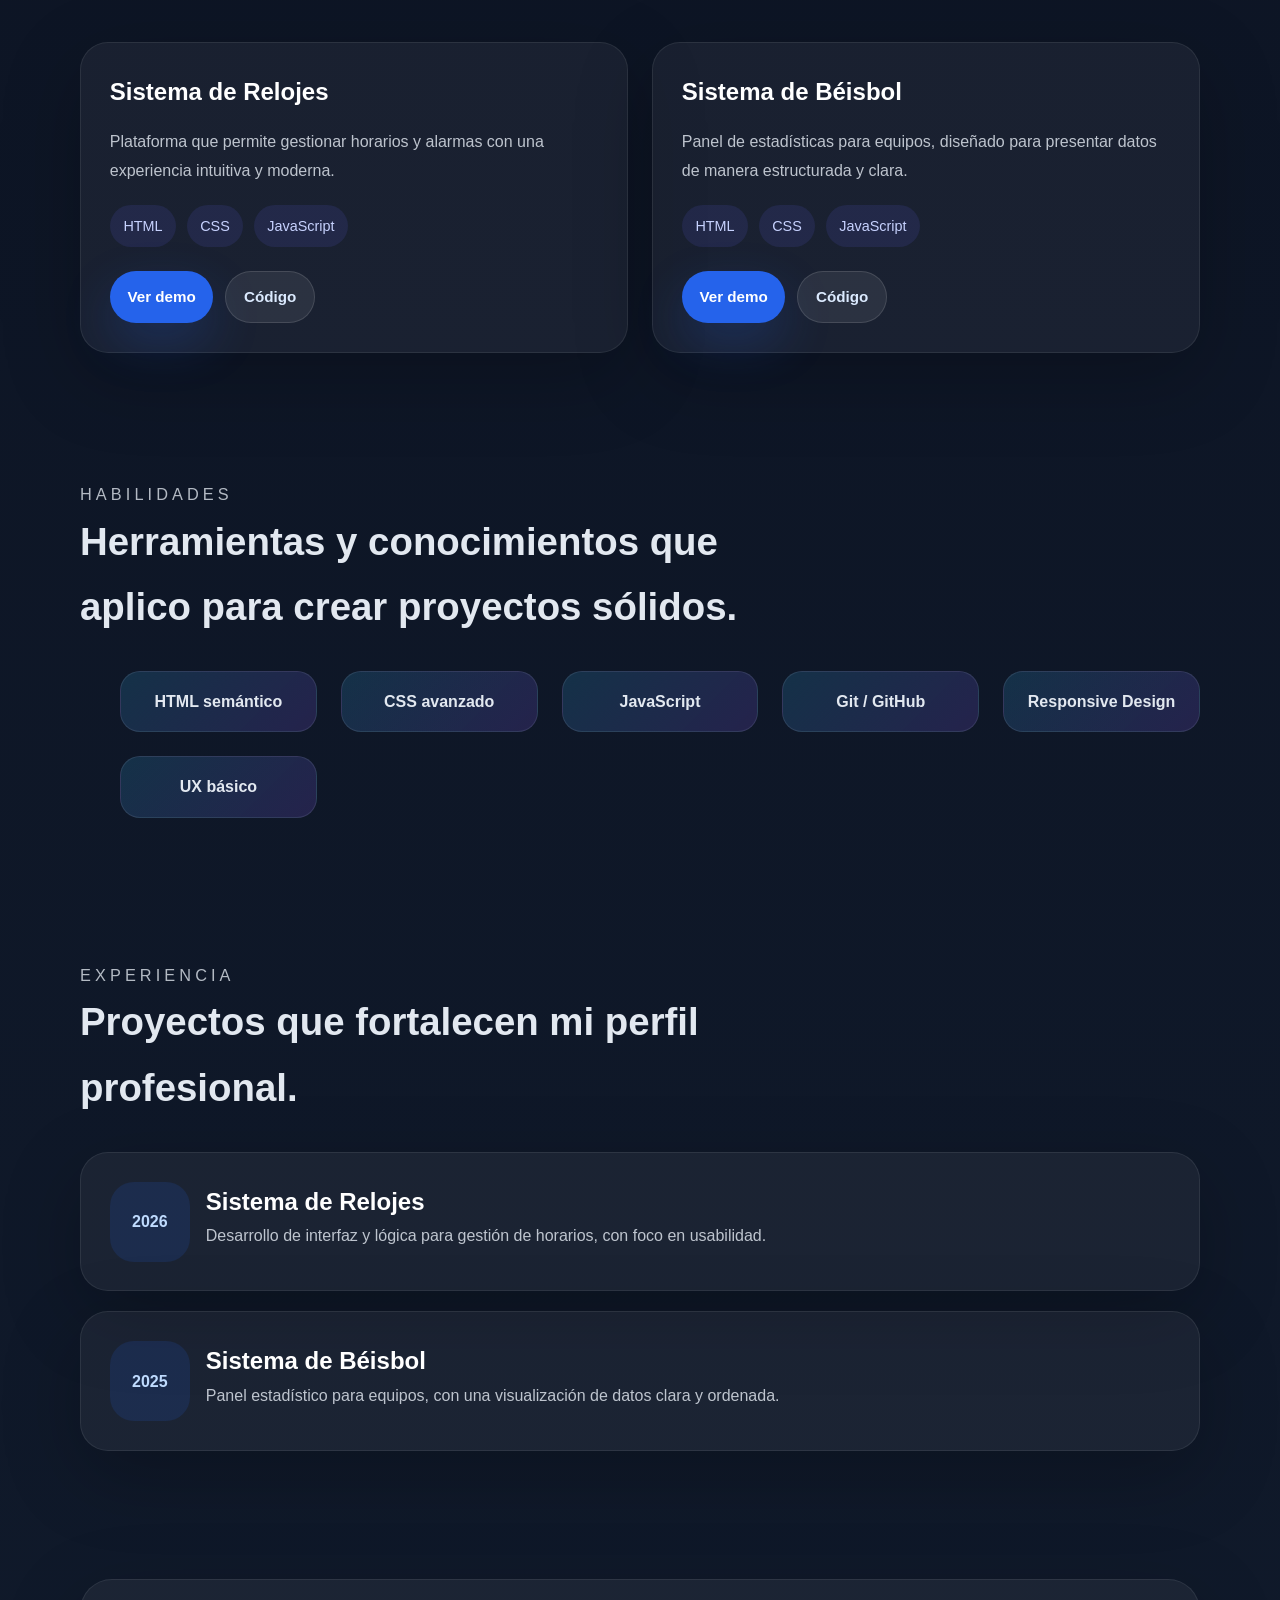
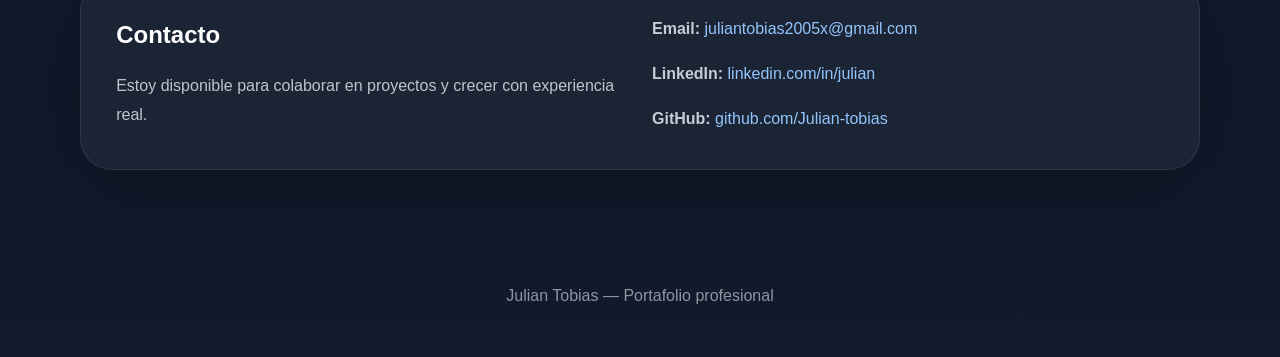
==== commit 7c3ccf86: "Agregar demos de proyectos en subcarpetas" ====
--- a/index.html
+++ b/index.html
@@ -87,11 +87,19 @@
                         <h3>Sistema de Relojes</h3>
                         <p>Plataforma que permite gestionar horarios y alarmas con una experiencia intuitiva y moderna.</p>
                         <div class="project-tags"><span>HTML</span><span>CSS</span><span>JavaScript</span></div>
+                        <div class="project-actions">
+                            <a class="button primary small" href="relojes/">Ver demo</a>
+                            <a class="button secondary small" href="https://github.com/Julian-tobias/mi_portafolio/tree/master/relojes" target="_blank" rel="noreferrer">Código</a>
+                        </div>
                     </article>
                     <article class="project-card">
                         <h3>Sistema de Béisbol</h3>
                         <p>Panel de estadísticas para equipos, diseñado para presentar datos de manera estructurada y clara.</p>
                         <div class="project-tags"><span>HTML</span><span>CSS</span><span>JavaScript</span></div>
+                        <div class="project-actions">
+                            <a class="button primary small" href="beisbol/">Ver demo</a>
+                            <a class="button secondary small" href="https://github.com/Julian-tobias/mi_portafolio/tree/master/beisbol" target="_blank" rel="noreferrer">Código</a>
+                        </div>
                     </article>
                 </div>
             </div>
--- a/style.css
+++ b/style.css
@@ -324,6 +324,109 @@
     align-items: flex-start;
 }
 
+.project-actions {
+    display: flex;
+    gap: 0.75rem;
+    flex-wrap: wrap;
+    margin-top: 1.5rem;
+}
+
+.button.small {
+    padding: 0.75rem 1.1rem;
+    font-size: 0.95rem;
+}
+
+.project-page {
+    padding: 4rem 0;
+}
+
+.project-page .container {
+    max-width: 960px;
+}
+
+.project-page h1 {
+    margin: 0 0 1rem;
+    font-size: clamp(2.4rem, 4vw, 3.4rem);
+}
+
+.project-page .project-summary {
+    background: rgba(255,255,255,0.05);
+    border: 1px solid rgba(255,255,255,0.1);
+    border-radius: 28px;
+    padding: 2rem;
+    box-shadow: 0 24px 80px rgba(0,0,0,0.22);
+    margin-top: 1.5rem;
+}
+
+.clock-card,
+.stats-card {
+    padding: 2rem;
+    border-radius: 26px;
+    background: rgba(255,255,255,0.06);
+    border: 1px solid rgba(255,255,255,0.1);
+}
+
+.large-text {
+    margin: 1rem 0 0;
+    font-size: 3rem;
+    letter-spacing: 0.05em;
+}
+
+.alarm-form {
+    display: flex;
+    flex-wrap: wrap;
+    gap: 1rem;
+    align-items: center;
+    margin-top: 1.25rem;
+}
+
+.alarm-form label {
+    color: rgba(226,232,240,0.82);
+    min-width: 160px;
+}
+
+.alarm-form input {
+    border: 1px solid rgba(255,255,255,0.16);
+    background: rgba(255,255,255,0.06);
+    color: #e2e8f0;
+    border-radius: 14px;
+    padding: 0.9rem 1rem;
+    min-width: 170px;
+}
+
+.stats-table {
+    width: 100%;
+    border-collapse: collapse;
+    margin-top: 1rem;
+}
+
+.stats-table th,
+.stats-table td {
+    padding: 1rem 1rem;
+    border-bottom: 1px solid rgba(255,255,255,0.12);
+}
+
+.stats-table th {
+    text-align: left;
+    color: #93c5fd;
+    font-weight: 700;
+}
+
+.stats-table td {
+    color: rgba(226,232,240,0.86);
+}
+
+@media (max-width: 720px) {
+    .project-page .container {
+        max-width: 100%;
+    }
+
+    .stats-table th,
+    .stats-table td {
+        padding: 0.9rem 0.75rem;
+    }
+}
+
 .timeline-date {
     display: inline-flex;
     align-items: center;
@@ -450,3 +553,41 @@
         font-size: 1rem;
     }
 }
+
+.project-page {
+    padding: 4rem 0;
+}
+
+.project-page .container {
+    max-width: 960px;
+}
+
+.project-page h1 {
+    margin: 0 0 1rem;
+    font-size: clamp(2.4rem, 4vw, 3.4rem);
+}
+
+.project-page p {
+    color: rgba(226,232,240,0.86);
+    line-height: 1.8;
+}
+
+.project-page .project-buttons {
+    display: flex;
+    gap: 1rem;
+    flex-wrap: wrap;
+    margin-top: 2rem;
+}
+
+.project-page .project-buttons .button {
+    width: auto;
+}
+
+.project-page .project-summary {
+    background: rgba(255,255,255,0.05);
+    border: 1px solid rgba(255,255,255,0.08);
+    border-radius: 28px;
+    padding: 2rem;
+    box-shadow: 0 24px 80px rgba(0,0,0,0.22);
+    margin-top: 2rem;
+}
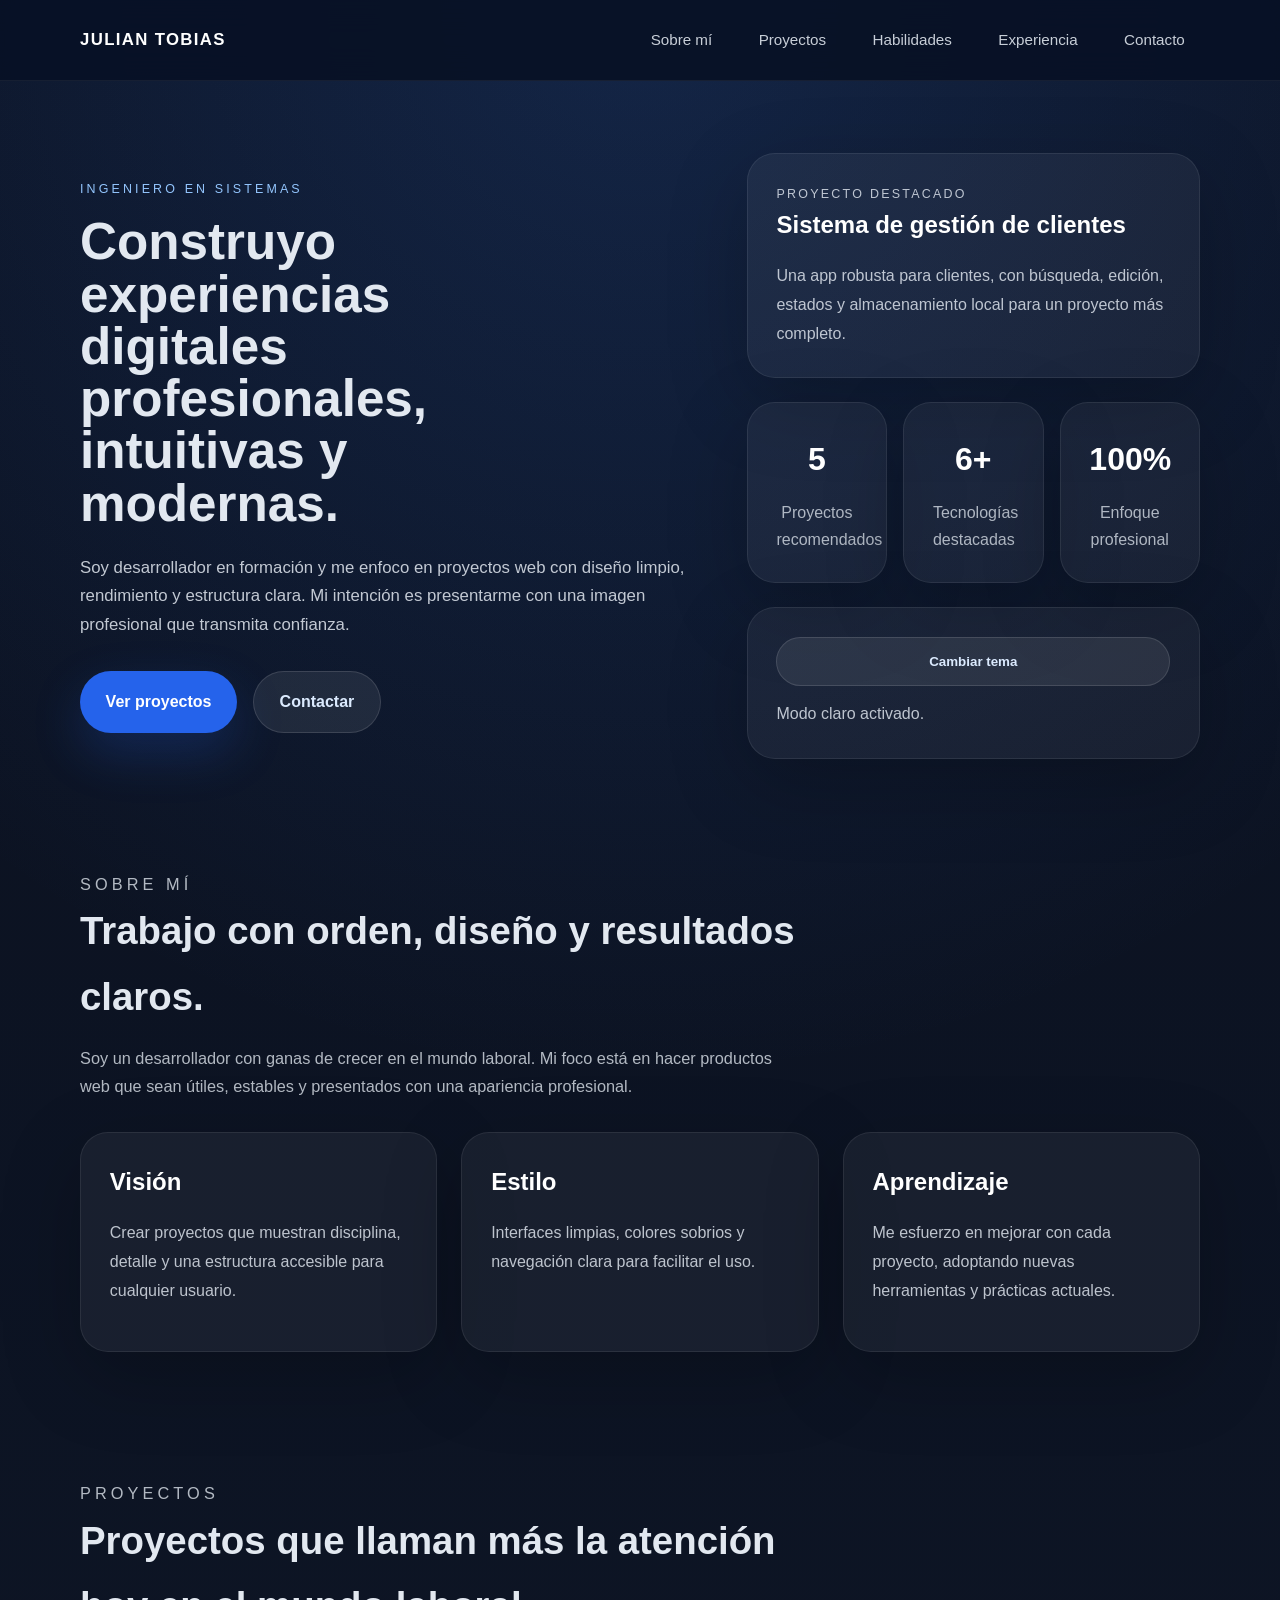
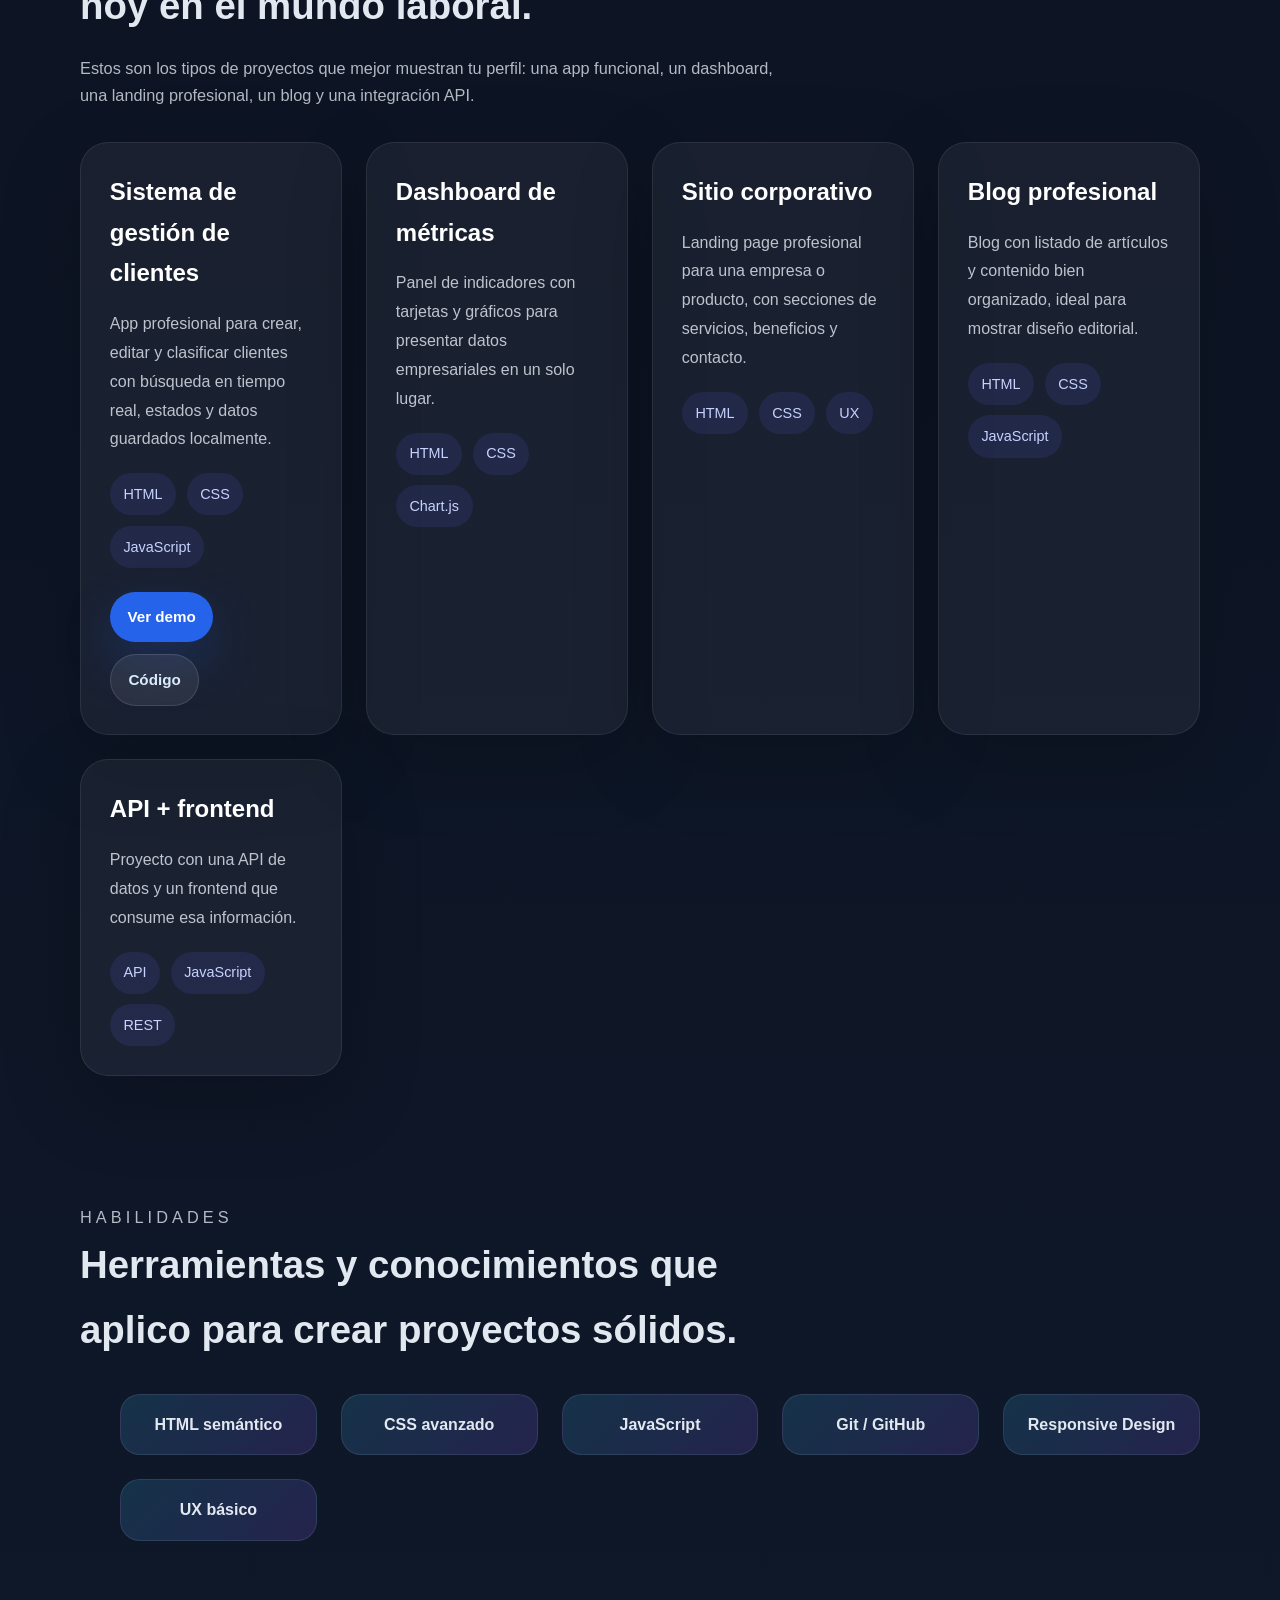
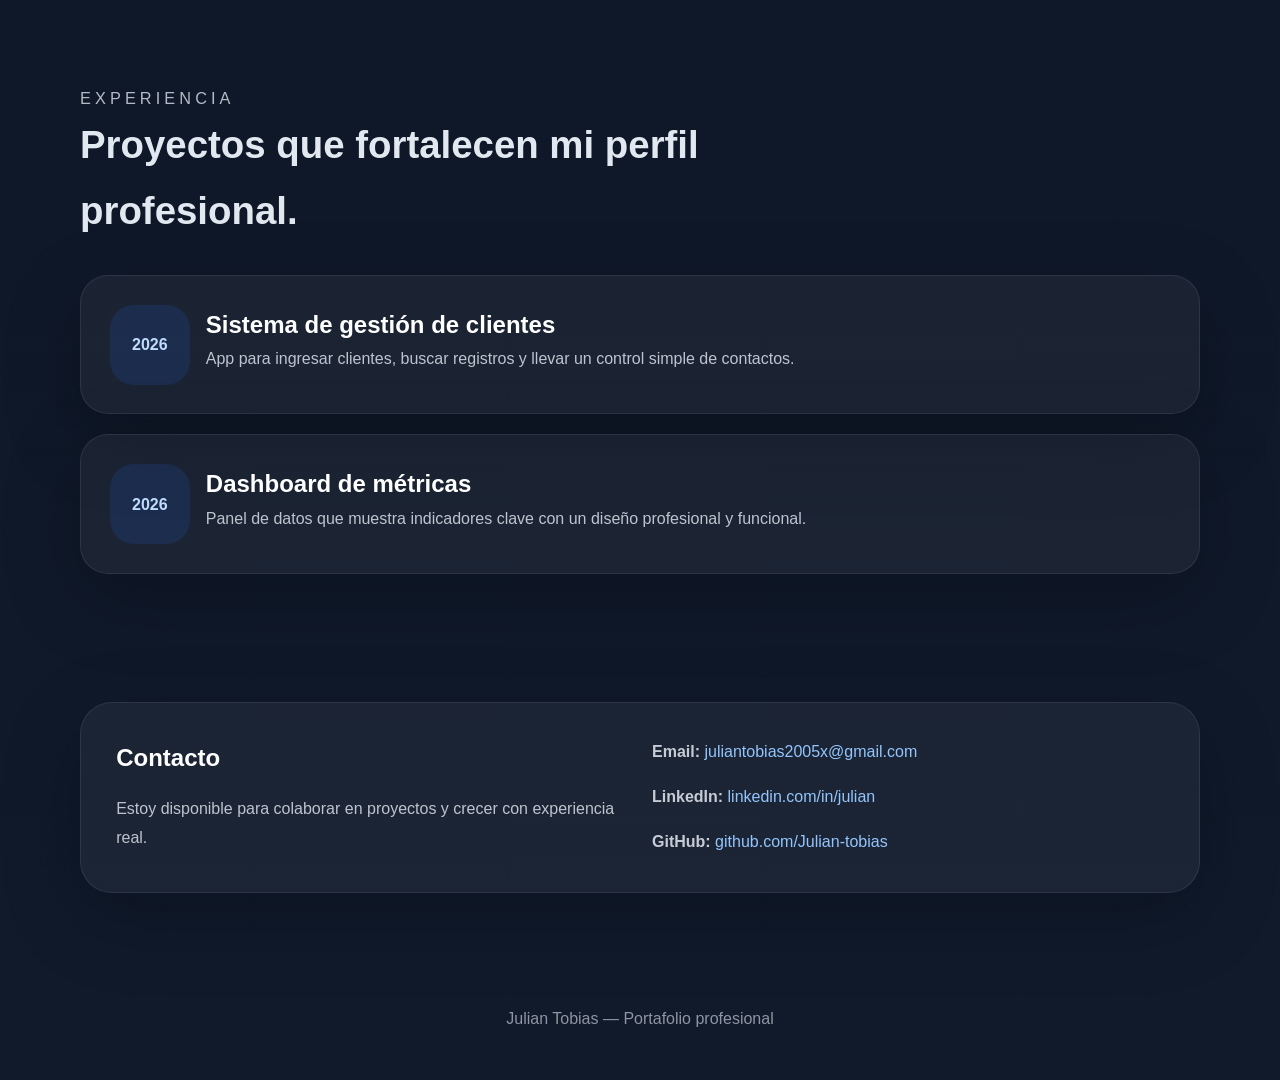
==== commit 627093ad: "Mejora profesional del proyecto gestión de clientes" ====
--- a/index.html
+++ b/index.html
@@ -36,13 +36,13 @@
                 <aside class="hero-panel">
                     <div class="panel-card">
                         <p class="panel-label">Proyecto destacado</p>
-                        <h2>Sistema de Relojes</h2>
-                        <p>Web de gestión de horarios con diseño ordenado, enfoque en usabilidad y experiencia clara.</p>
+                        <h2>Sistema de gestión de clientes</h2>
+                        <p>Una app robusta para clientes, con búsqueda, edición, estados y almacenamiento local para un proyecto más completo.</p>
                     </div>
                     <div class="stats-grid">
-                        <div class="stat-card"><span>3</span><p>Proyectos activos</p></div>
-                        <div class="stat-card"><span>6+</span><p>Tecnologías dominadas</p></div>
-                        <div class="stat-card"><span>100%</span><p>Actitud de mejora</p></div>
+                        <div class="stat-card"><span>5</span><p>Proyectos recomendados</p></div>
+                        <div class="stat-card"><span>6+</span><p>Tecnologías destacadas</p></div>
+                        <div class="stat-card"><span>100%</span><p>Enfoque profesional</p></div>
                     </div>
                     <div class="theme-panel">
                         <button id="themeButton" class="button tertiary">Cambiar tema</button>
@@ -80,26 +80,38 @@
             <div class="container">
                 <div class="section-header">
                     <p class="eyebrow">Proyectos</p>
-                    <h2>Proyectos que muestran mi capacidad para resolver problemas con claridad.</h2>
+                    <h2>Proyectos que llaman más la atención hoy en el mundo laboral.</h2>
+                    <p>Estos son los tipos de proyectos que mejor muestran tu perfil: una app funcional, un dashboard, una landing profesional, un blog y una integración API.</p>
                 </div>
                 <div class="project-grid">
                     <article class="project-card">
-                        <h3>Sistema de Relojes</h3>
-                        <p>Plataforma que permite gestionar horarios y alarmas con una experiencia intuitiva y moderna.</p>
+                        <h3>Sistema de gestión de clientes</h3>
+                        <p>App profesional para crear, editar y clasificar clientes con búsqueda en tiempo real, estados y datos guardados localmente.</p>
                         <div class="project-tags"><span>HTML</span><span>CSS</span><span>JavaScript</span></div>
                         <div class="project-actions">
-                            <a class="button primary small" href="relojes/">Ver demo</a>
-                            <a class="button secondary small" href="https://github.com/Julian-tobias/mi_portafolio/tree/master/relojes" target="_blank" rel="noreferrer">Código</a>
+                            <a class="button primary small" href="gestion-clientes/">Ver demo</a>
+                            <a class="button secondary small" href="https://github.com/Julian-tobias/mi_portafolio/tree/master/gestion-clientes" target="_blank" rel="noreferrer">Código</a>
                         </div>
                     </article>
                     <article class="project-card">
-                        <h3>Sistema de Béisbol</h3>
-                        <p>Panel de estadísticas para equipos, diseñado para presentar datos de manera estructurada y clara.</p>
+                        <h3>Dashboard de métricas</h3>
+                        <p>Panel de indicadores con tarjetas y gráficos para presentar datos empresariales en un solo lugar.</p>
+                        <div class="project-tags"><span>HTML</span><span>CSS</span><span>Chart.js</span></div>
+                    </article>
+                    <article class="project-card">
+                        <h3>Sitio corporativo</h3>
+                        <p>Landing page profesional para una empresa o producto, con secciones de servicios, beneficios y contacto.</p>
+                        <div class="project-tags"><span>HTML</span><span>CSS</span><span>UX</span></div>
+                    </article>
+                    <article class="project-card">
+                        <h3>Blog profesional</h3>
+                        <p>Blog con listado de artículos y contenido bien organizado, ideal para mostrar diseño editorial.</p>
                         <div class="project-tags"><span>HTML</span><span>CSS</span><span>JavaScript</span></div>
-                        <div class="project-actions">
-                            <a class="button primary small" href="beisbol/">Ver demo</a>
-                            <a class="button secondary small" href="https://github.com/Julian-tobias/mi_portafolio/tree/master/beisbol" target="_blank" rel="noreferrer">Código</a>
-                        </div>
+                    </article>
+                    <article class="project-card">
+                        <h3>API + frontend</h3>
+                        <p>Proyecto con una API de datos y un frontend que consume esa información.</p>
+                        <div class="project-tags"><span>API</span><span>JavaScript</span><span>REST</span></div>
                     </article>
                 </div>
             </div>
@@ -132,15 +144,15 @@
                     <div class="timeline-item">
                         <span class="timeline-date">2026</span>
                         <div>
-                            <h3>Sistema de Relojes</h3>
-                            <p>Desarrollo de interfaz y lógica para gestión de horarios, con foco en usabilidad.</p>
+                            <h3>Sistema de gestión de clientes</h3>
+                            <p>App para ingresar clientes, buscar registros y llevar un control simple de contactos.</p>
                         </div>
                     </div>
                     <div class="timeline-item">
-                        <span class="timeline-date">2025</span>
+                        <span class="timeline-date">2026</span>
                         <div>
-                            <h3>Sistema de Béisbol</h3>
-                            <p>Panel estadístico para equipos, con una visualización de datos clara y ordenada.</p>
+                            <h3>Dashboard de métricas</h3>
+                            <p>Panel de datos que muestra indicadores clave con un diseño profesional y funcional.</p>
                         </div>
                     </div>
                 </div>
--- a/style.css
+++ b/style.css
@@ -358,6 +358,205 @@
     margin-top: 1.5rem;
 }
 
+.project-hero {
+    display: grid;
+    grid-template-columns: 1.4fr 1fr;
+    gap: 2rem;
+    align-items: start;
+}
+
+.project-intro {
+    max-width: 720px;
+    color: rgba(226,232,240,0.85);
+    margin-top: 0.8rem;
+    line-height: 1.8;
+}
+
+.project-stats {
+    display: grid;
+    gap: 1rem;
+}
+
+.stat-block {
+    background: rgba(255,255,255,0.05);
+    border: 1px solid rgba(255,255,255,0.08);
+    border-radius: 24px;
+    padding: 1.4rem 1.5rem;
+    text-align: center;
+}
+
+.stat-value {
+    margin: 0;
+    font-size: 2.4rem;
+    font-weight: 800;
+    color: #ffffff;
+}
+
+.stat-label {
+    margin: 0.75rem 0 0;
+    color: rgba(226,232,240,0.74);
+    font-size: 0.95rem;
+}
+
+.demo-grid {
+    display: grid;
+    grid-template-columns: 1.1fr 0.9fr;
+    gap: 2rem;
+}
+
+.demo-panel,
+.client-list-panel {
+    display: grid;
+    gap: 1.5rem;
+}
+
+.client-form .form-row {
+    display: grid;
+    gap: 1rem;
+    grid-template-columns: repeat(2, minmax(0, 1fr));
+}
+
+.client-form .form-group {
+    display: grid;
+    gap: 0.55rem;
+}
+
+.client-form input,
+.client-form select,
+.client-form textarea {
+    width: 100%;
+    border: 1px solid rgba(255,255,255,0.16);
+    background: rgba(255,255,255,0.04);
+    color: #e2e8f0;
+    border-radius: 16px;
+    padding: 1rem 1.1rem;
+    font-size: 1rem;
+}
+
+.client-form textarea {
+    min-height: 110px;
+    resize: vertical;
+}
+
+.client-form label {
+    color: rgba(226,232,240,0.82);
+    font-size: 0.95rem;
+}
+
+.form-actions {
+    display: flex;
+    gap: 1rem;
+    flex-wrap: wrap;
+    align-items: center;
+}
+
+.form-alert {
+    margin: 0;
+    min-height: 1.4rem;
+    color: #a5f3fc;
+    font-size: 0.95rem;
+}
+
+.filter-row {
+    display: grid;
+    gap: 1rem;
+    grid-template-columns: 1fr 240px;
+    align-items: end;
+}
+
+.filter-field label {
+    display: block;
+    margin-bottom: 0.45rem;
+    color: rgba(226,232,240,0.82);
+    font-size: 0.95rem;
+}
+
+.summary-grid {
+    display: grid;
+    gap: 1rem;
+    grid-template-columns: repeat(3, minmax(0, 1fr));
+}
+
+.status-badge {
+    display: inline-flex;
+    padding: 0.35rem 0.8rem;
+    border-radius: 999px;
+    font-size: 0.78rem;
+    font-weight: 700;
+    text-transform: uppercase;
+    letter-spacing: 0.04em;
+}
+
+.status-badge.prospecto {
+    background: rgba(59,130,246,0.16);
+    color: #bfdbfe;
+}
+
+.status-badge.cliente {
+    background: rgba(34,197,94,0.16);
+    color: #a7f3d0;
+}
+
+.status-badge.socio {
+    background: rgba(244,114,182,0.16);
+    color: #f5d0fe;
+}
+
+.status-badge.archivado {
+    background: rgba(148,163,184,0.16);
+    color: #cbd5e1;
+}
+
+.client-note {
+    margin-top: 0.45rem;
+    color: rgba(226,232,240,0.64);
+    font-size: 0.9rem;
+    line-height: 1.5;
+}
+
+.table-actions {
+    display: flex;
+    justify-content: flex-end;
+}
+
+.button.danger {
+    background: #ef4444;
+    color: #ffffff;
+}
+
+.button.warning {
+    background: #f59e0b;
+    color: #0f172a;
+}
+
+.panel-head h2 {
+    margin: 0;
+    font-size: 1.6rem;
+    color: #ffffff;
+}
+
+.panel-head p {
+    margin: 0.9rem 0 0;
+    color: rgba(226,232,240,0.8);
+    line-height: 1.7;
+}
+
+@media (max-width: 960px) {
+    .project-hero,
+    .demo-grid,
+    .summary-grid,
+    .filter-row {
+        grid-template-columns: 1fr;
+    }
+}
+
+@media (max-width: 720px) {
+    .form-actions {
+        flex-direction: column;
+        align-items: stretch;
+    }
+}
+
 .clock-card,
 .stats-card {
     padding: 2rem;
@@ -398,12 +597,56 @@
     width: 100%;
     border-collapse: collapse;
     margin-top: 1rem;
+    min-width: 100%;
 }
 
 .stats-table th,
 .stats-table td {
     padding: 1rem 1rem;
     border-bottom: 1px solid rgba(255,255,255,0.12);
+}
+
+.table-wrapper {
+    overflow-x: auto;
+}
+
+.project-summary ul {
+    list-style: none;
+    padding: 0;
+    margin: 1rem 0 0;
+    display: grid;
+    gap: 0.75rem;
+}
+
+.project-summary li {
+    background: rgba(255,255,255,0.05);
+    padding: 1rem 1.2rem;
+    border-radius: 18px;
+    border: 1px solid rgba(255,255,255,0.1);
+}
+
+.alarm-form {
+    display: grid;
+    gap: 1rem;
+    margin-top: 1.5rem;
+}
+
+.alarm-form label {
+    color: rgba(226,232,240,0.82);
+    font-size: 0.95rem;
+}
+
+.alarm-form input {
+    border: 1px solid rgba(255,255,255,0.16);
+    background: rgba(255,255,255,0.04);
+    color: #e2e8f0;
+    border-radius: 14px;
+    padding: 0.95rem 1rem;
+    min-width: 0;
+}
+
+.alarm-form button {
+    align-self: flex-start;
 }
 
 .stats-table th {
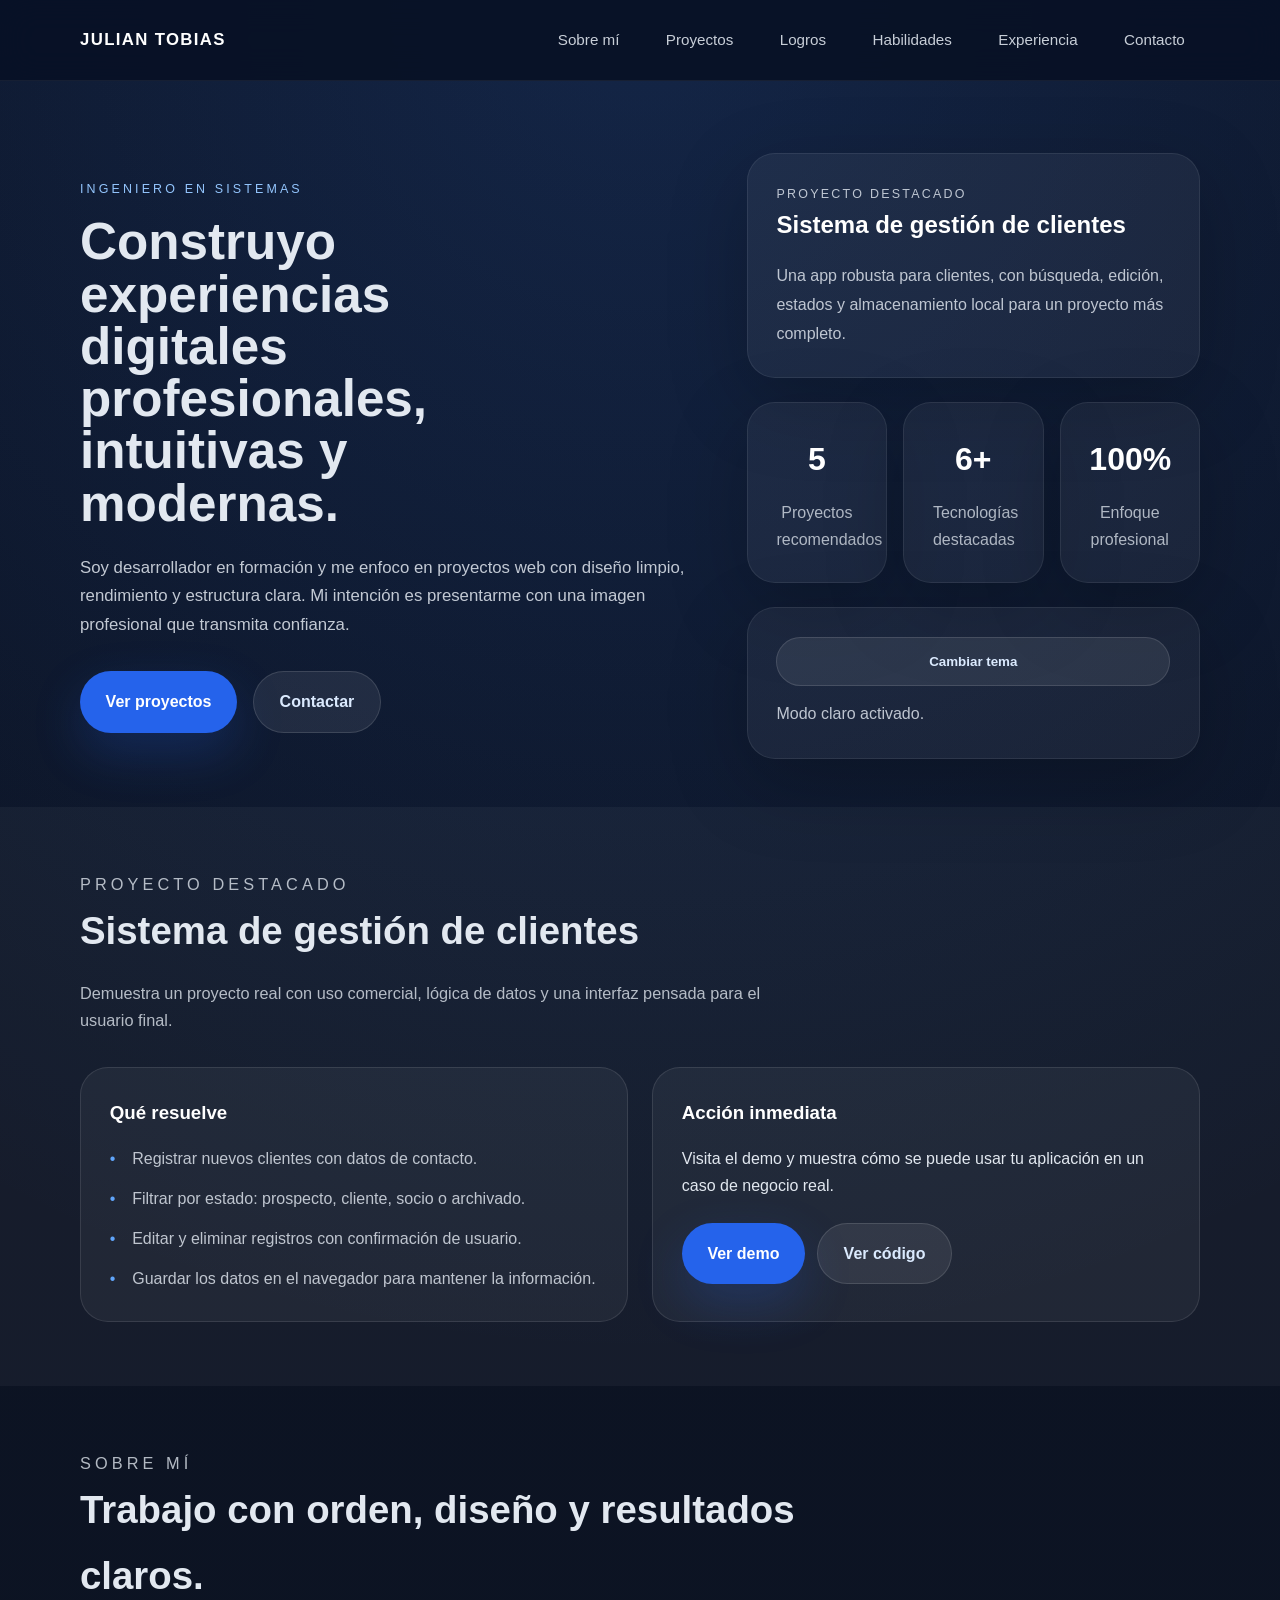
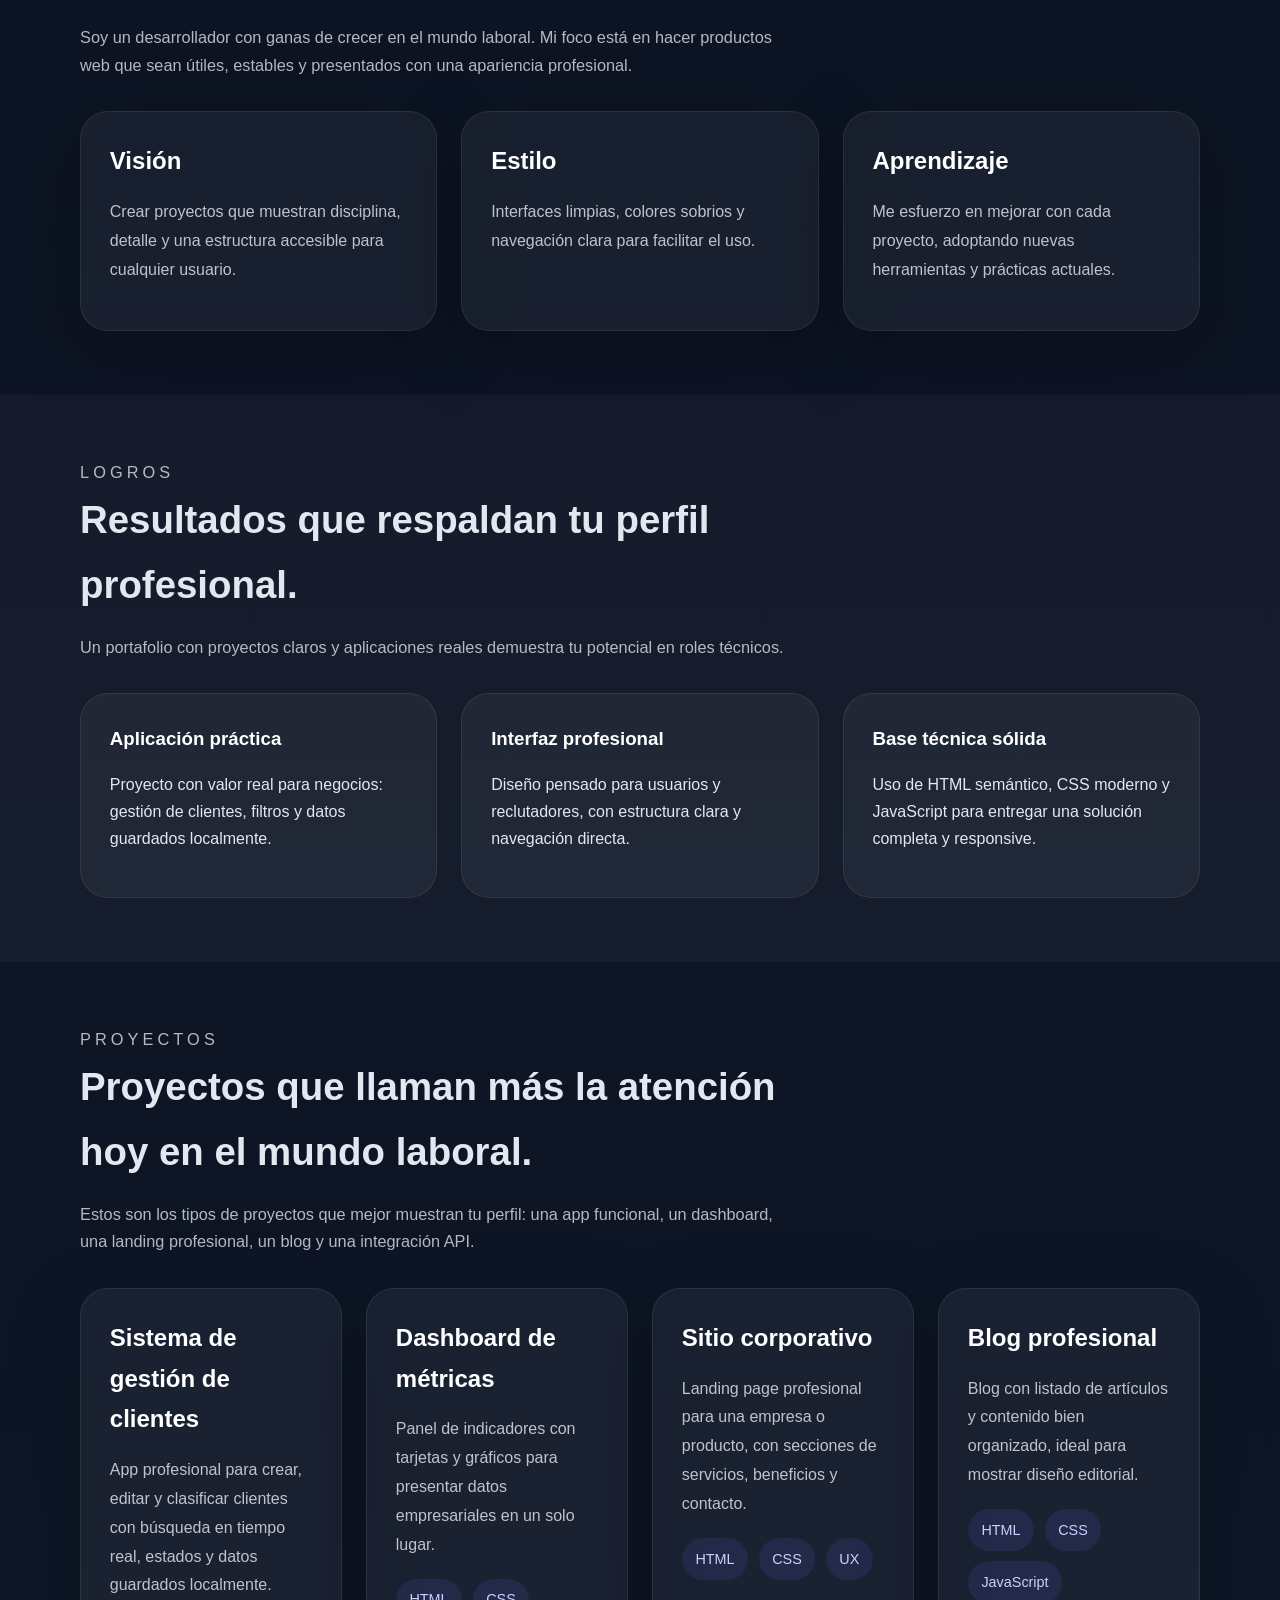
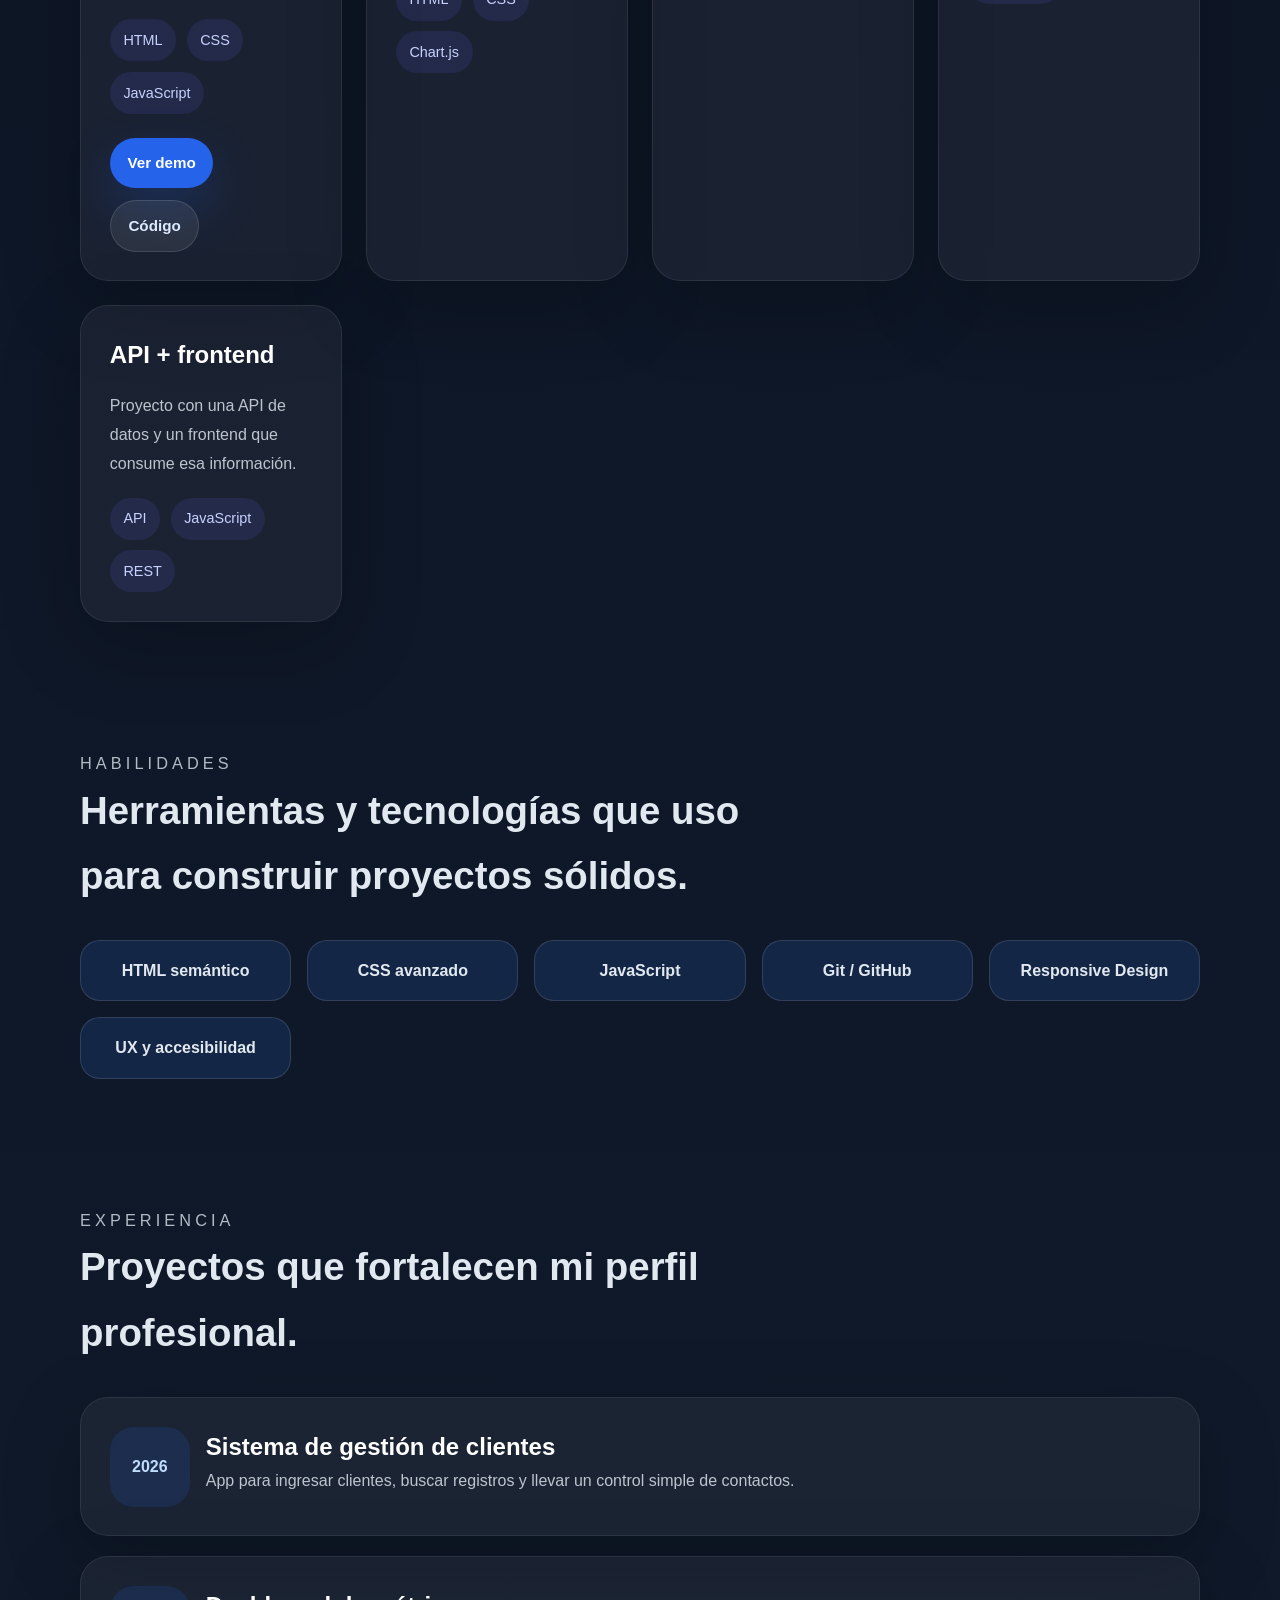
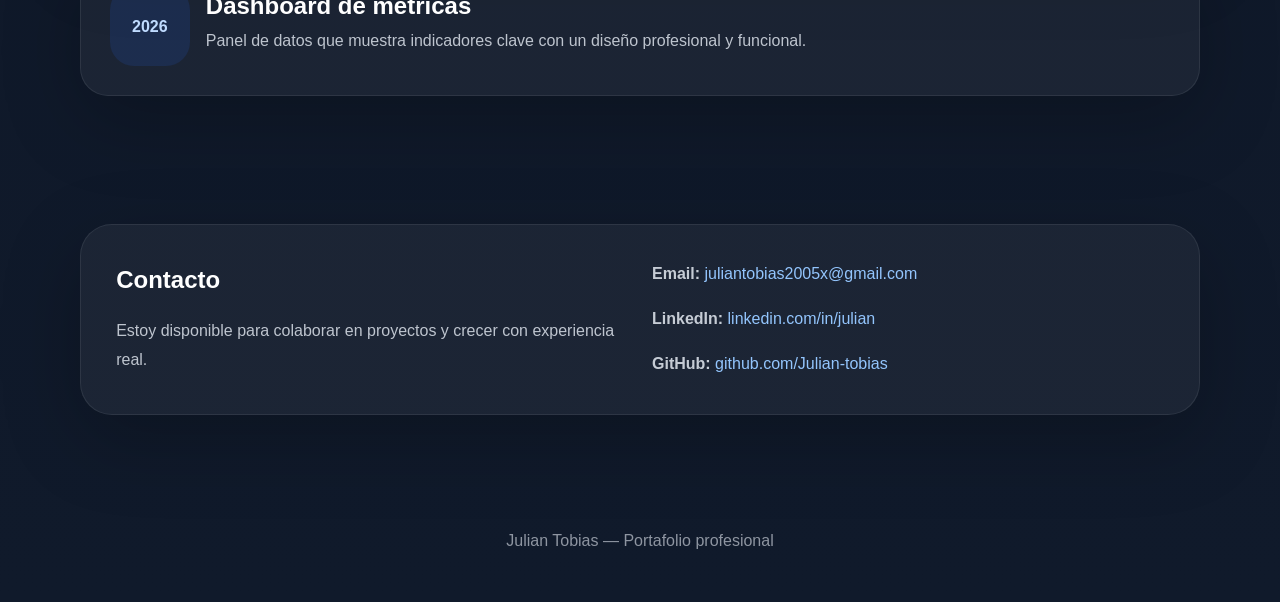
==== commit 29a3e04a: "Mejoras de portafolio: sección logros y diseño profesional" ====
--- a/index.html
+++ b/index.html
@@ -3,6 +3,10 @@
 <head>
     <meta charset="UTF-8">
     <meta name="viewport" content="width=device-width, initial-scale=1.0">
+    <meta name="description" content="Portafolio profesional de Julian Tobias: proyectos web modernos, aplicaciones funcionales y soluciones UX con HTML, CSS y JavaScript.">
+    <meta name="keywords" content="portafolio, desarrollador web, HTML, CSS, JavaScript, proyectos profesionales, gestión de clientes, UX, UI">
+    <meta property="og:title" content="Julian Tobias | Portafolio profesional">
+    <meta property="og:description" content="Proyectos reales con diseño moderno y código limpio, listos para mostrar en entrevistas y oportunidades laborales.">
     <title>Julian Tobias | Portafolio</title>
     <link rel="stylesheet" href="style.css">
 </head>
@@ -14,6 +18,7 @@
             <nav class="nav-menu">
                 <a href="#about">Sobre mí</a>
                 <a href="#projects">Proyectos</a>
+                <a href="#achievements">Logros</a>
                 <a href="#skills">Habilidades</a>
                 <a href="#experience">Experiencia</a>
                 <a href="#contact">Contacto</a>
@@ -52,6 +57,35 @@
             </div>
         </section>
 
+        <section id="featured" class="section featured-project">
+            <div class="container">
+                <div class="section-header">
+                    <p class="eyebrow">Proyecto destacado</p>
+                    <h2>Sistema de gestión de clientes</h2>
+                    <p class="section-copy">Demuestra un proyecto real con uso comercial, lógica de datos y una interfaz pensada para el usuario final.</p>
+                </div>
+                <div class="feature-grid">
+                    <div class="feature-card">
+                        <h3>Qué resuelve</h3>
+                        <ul>
+                            <li>Registrar nuevos clientes con datos de contacto.</li>
+                            <li>Filtrar por estado: prospecto, cliente, socio o archivado.</li>
+                            <li>Editar y eliminar registros con confirmación de usuario.</li>
+                            <li>Guardar los datos en el navegador para mantener la información.</li>
+                        </ul>
+                    </div>
+                    <div class="feature-card">
+                        <h3>Acción inmediata</h3>
+                        <p>Visita el demo y muestra cómo se puede usar tu aplicación en un caso de negocio real.</p>
+                        <div class="project-actions featured-actions">
+                            <a class="button primary" href="gestion-clientes/">Ver demo</a>
+                            <a class="button secondary" href="https://github.com/Julian-tobias/mi_portafolio/tree/master/gestion-clientes" target="_blank" rel="noreferrer">Ver código</a>
+                        </div>
+                    </div>
+                </div>
+            </div>
+        </section>
+
         <section id="about" class="section about-section">
             <div class="container">
                 <div class="section-header">
@@ -72,6 +106,30 @@
                         <h3>Aprendizaje</h3>
                         <p>Me esfuerzo en mejorar con cada proyecto, adoptando nuevas herramientas y prácticas actuales.</p>
                     </div>
+                </div>
+            </div>
+        </section>
+
+        <section id="achievements" class="section achievements-section">
+            <div class="container">
+                <div class="section-header">
+                    <p class="eyebrow">Logros</p>
+                    <h2>Resultados que respaldan tu perfil profesional.</h2>
+                    <p class="section-copy">Un portafolio con proyectos claros y aplicaciones reales demuestra tu potencial en roles técnicos.</p>
+                </div>
+                <div class="achievement-grid">
+                    <article class="achievement-card">
+                        <h3>Aplicación práctica</h3>
+                        <p>Proyecto con valor real para negocios: gestión de clientes, filtros y datos guardados localmente.</p>
+                    </article>
+                    <article class="achievement-card">
+                        <h3>Interfaz profesional</h3>
+                        <p>Diseño pensado para usuarios y reclutadores, con estructura clara y navegación directa.</p>
+                    </article>
+                    <article class="achievement-card">
+                        <h3>Base técnica sólida</h3>
+                        <p>Uso de HTML semántico, CSS moderno y JavaScript para entregar una solución completa y responsive.</p>
+                    </article>
                 </div>
             </div>
         </section>
@@ -121,16 +179,16 @@
             <div class="container">
                 <div class="section-header">
                     <p class="eyebrow">Habilidades</p>
-                    <h2>Herramientas y conocimientos que aplico para crear proyectos sólidos.</h2>
-                </div>
-                <ul class="skills-grid">
-                    <li>HTML semántico</li>
-                    <li>CSS avanzado</li>
-                    <li>JavaScript</li>
-                    <li>Git / GitHub</li>
-                    <li>Responsive Design</li>
-                    <li>UX básico</li>
-                </ul>
+                    <h2>Herramientas y tecnologías que uso para construir proyectos sólidos.</h2>
+                </div>
+                <div class="tech-grid">
+                    <span class="tech-item">HTML semántico</span>
+                    <span class="tech-item">CSS avanzado</span>
+                    <span class="tech-item">JavaScript</span>
+                    <span class="tech-item">Git / GitHub</span>
+                    <span class="tech-item">Responsive Design</span>
+                    <span class="tech-item">UX y accesibilidad</span>
+                </div>
             </div>
         </section>
 
--- a/style.css
+++ b/style.css
@@ -276,6 +276,106 @@
     transition: transform 0.25s ease, box-shadow 0.25s ease;
 }
 
+.achievements-section {
+    background: rgba(255,255,255,0.03);
+}
+
+.achievement-grid {
+    display: grid;
+    grid-template-columns: repeat(auto-fit, minmax(240px, 1fr));
+    gap: 1.5rem;
+}
+
+.achievement-card {
+    background: rgba(255,255,255,0.05);
+    border: 1px solid rgba(255,255,255,0.08);
+    border-radius: 28px;
+    padding: 1.8rem;
+}
+
+.achievement-card h3 {
+    margin: 0 0 1rem;
+    color: #ffffff;
+}
+
+.tech-grid {
+    display: grid;
+    grid-template-columns: repeat(auto-fit, minmax(180px, 1fr));
+    gap: 1rem;
+    margin-top: 1.5rem;
+}
+
+.tech-item {
+    display: inline-flex;
+    align-items: center;
+    justify-content: center;
+    background: rgba(59,130,246,0.14);
+    border: 1px solid rgba(255,255,255,0.12);
+    border-radius: 20px;
+    padding: 1rem 1.2rem;
+    color: #e2e8f0;
+    font-weight: 700;
+    text-align: center;
+}
+
+.featured-project {
+    background: rgba(255,255,255,0.04);
+}
+
+.feature-grid {
+    display: grid;
+    grid-template-columns: 1fr 1fr;
+    gap: 1.5rem;
+}
+
+.feature-card {
+    background: rgba(255,255,255,0.05);
+    border: 1px solid rgba(255,255,255,0.1);
+    border-radius: 28px;
+    padding: 1.8rem;
+}
+
+.feature-card h3 {
+    margin: 0 0 1rem;
+    color: #ffffff;
+}
+
+.feature-card ul {
+    list-style: none;
+    padding: 0;
+    margin: 0;
+    display: grid;
+    gap: 0.8rem;
+}
+
+.feature-card li {
+    position: relative;
+    padding-left: 1.4rem;
+    color: rgba(226,232,240,0.82);
+}
+
+.feature-card li::before {
+    content: '•';
+    position: absolute;
+    left: 0;
+    color: #60a5fa;
+}
+
+.featured-actions {
+    display: flex;
+    gap: 1rem;
+    flex-wrap: wrap;
+    margin-top: 1.5rem;
+}
+
+.project-use {
+    margin-top: 1rem;
+    color: rgba(226,232,240,0.78);
+    font-size: 0.95rem;
+    line-height: 1.7;
+}
+
+
 .project-card:hover {
     transform: translateY(-4px);
     box-shadow: 0 28px 80px rgba(0,0,0,0.28);
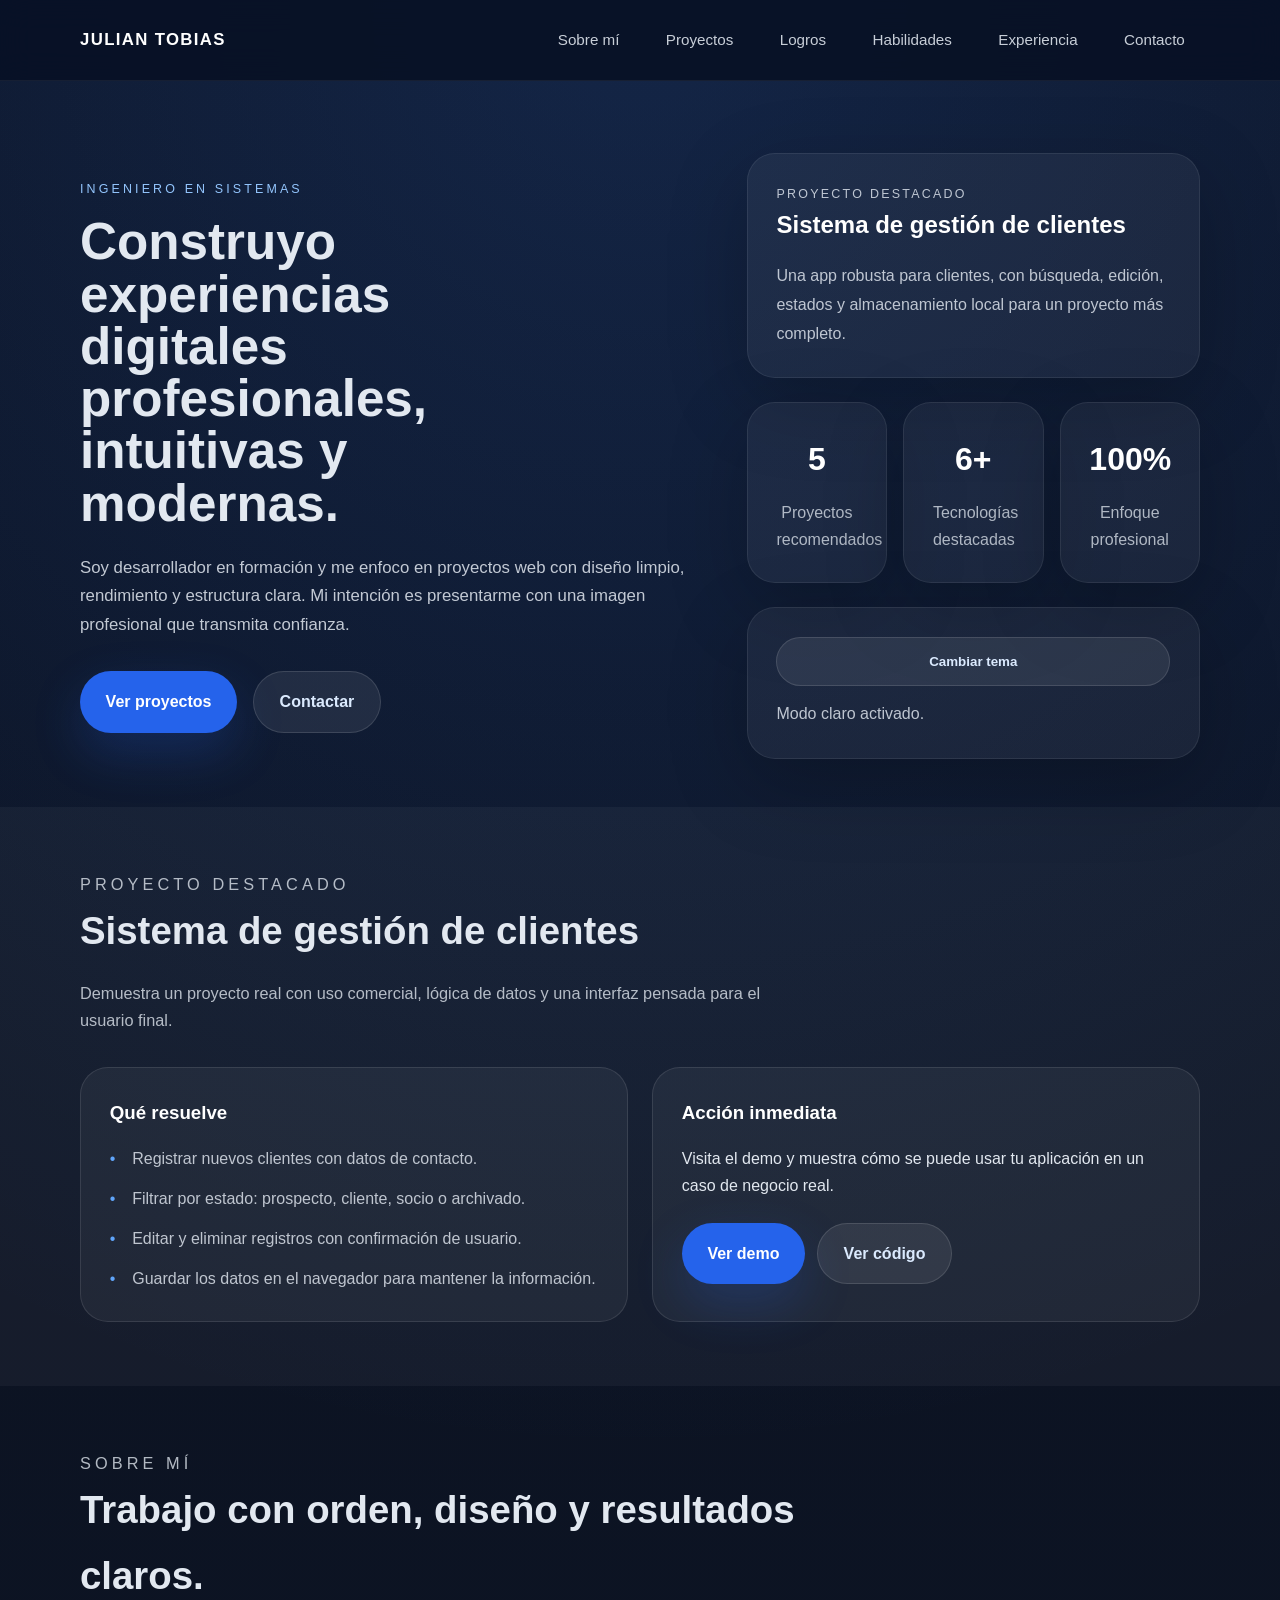
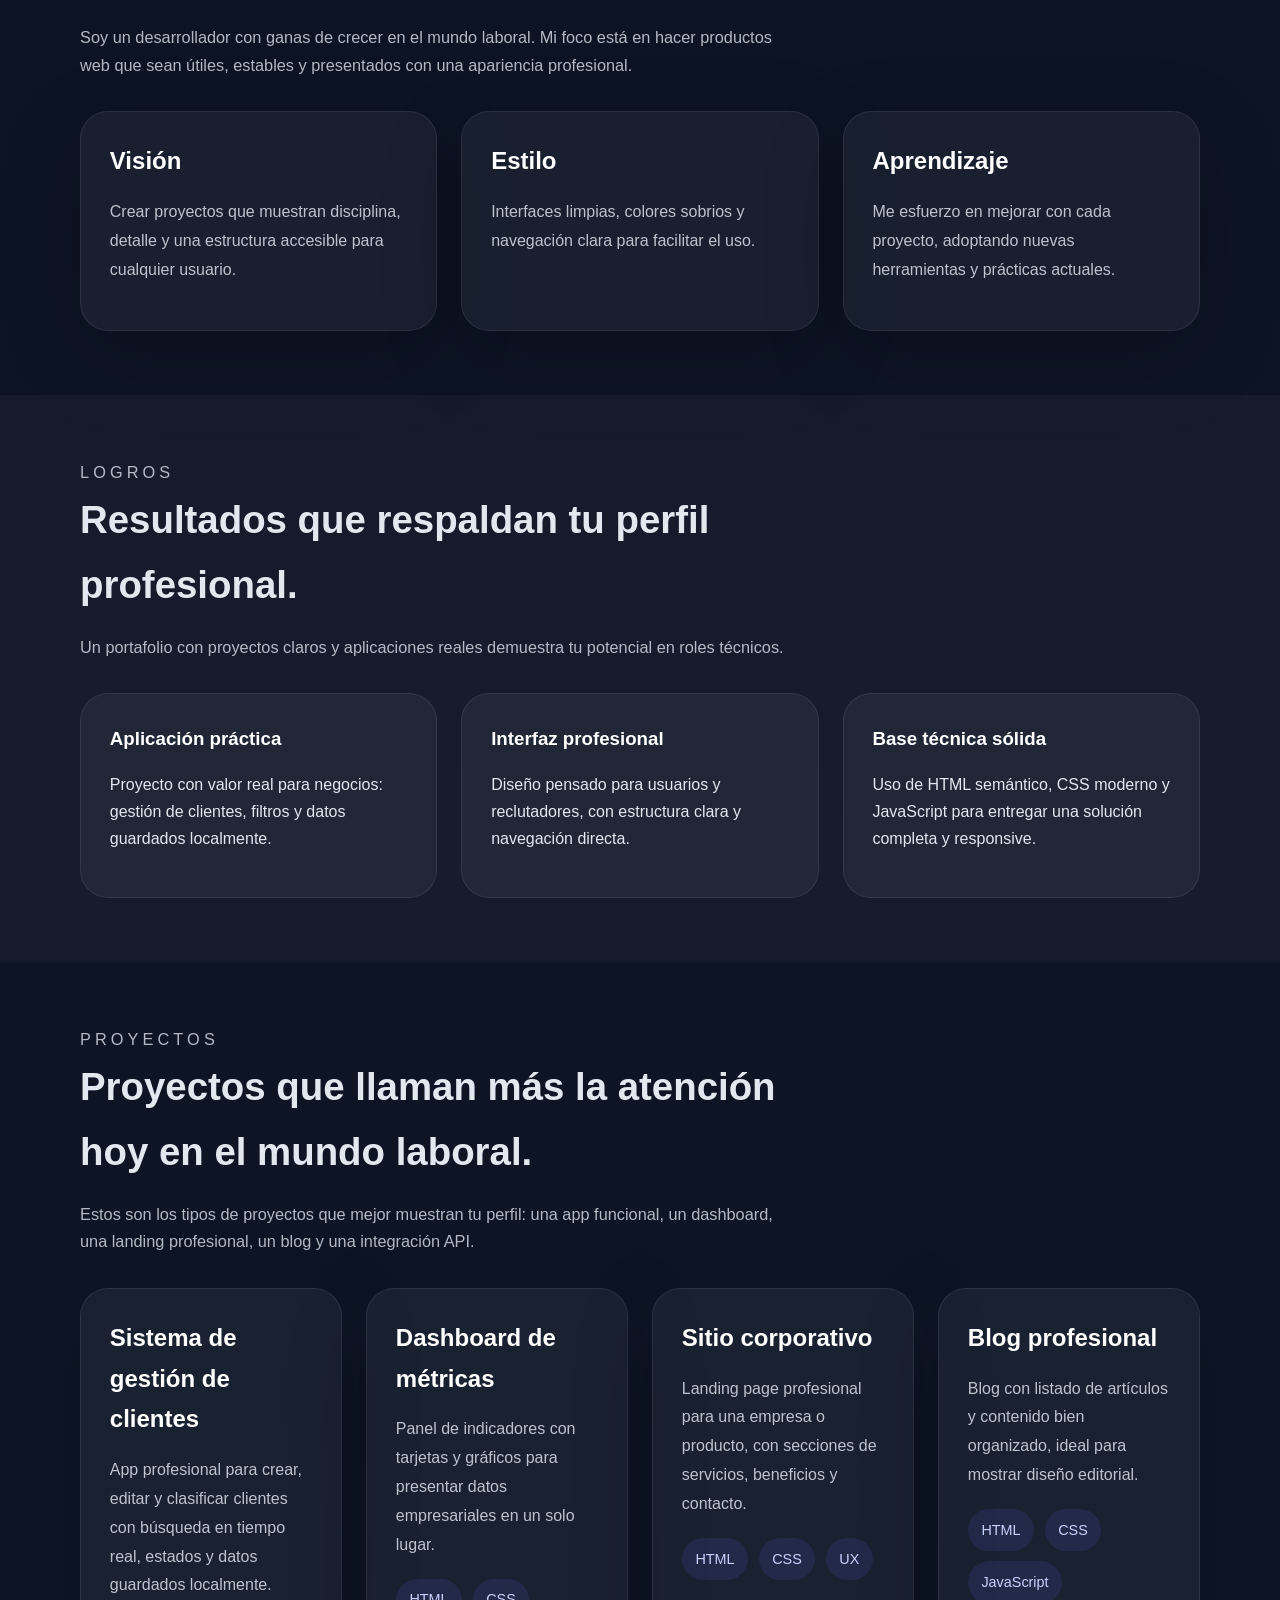
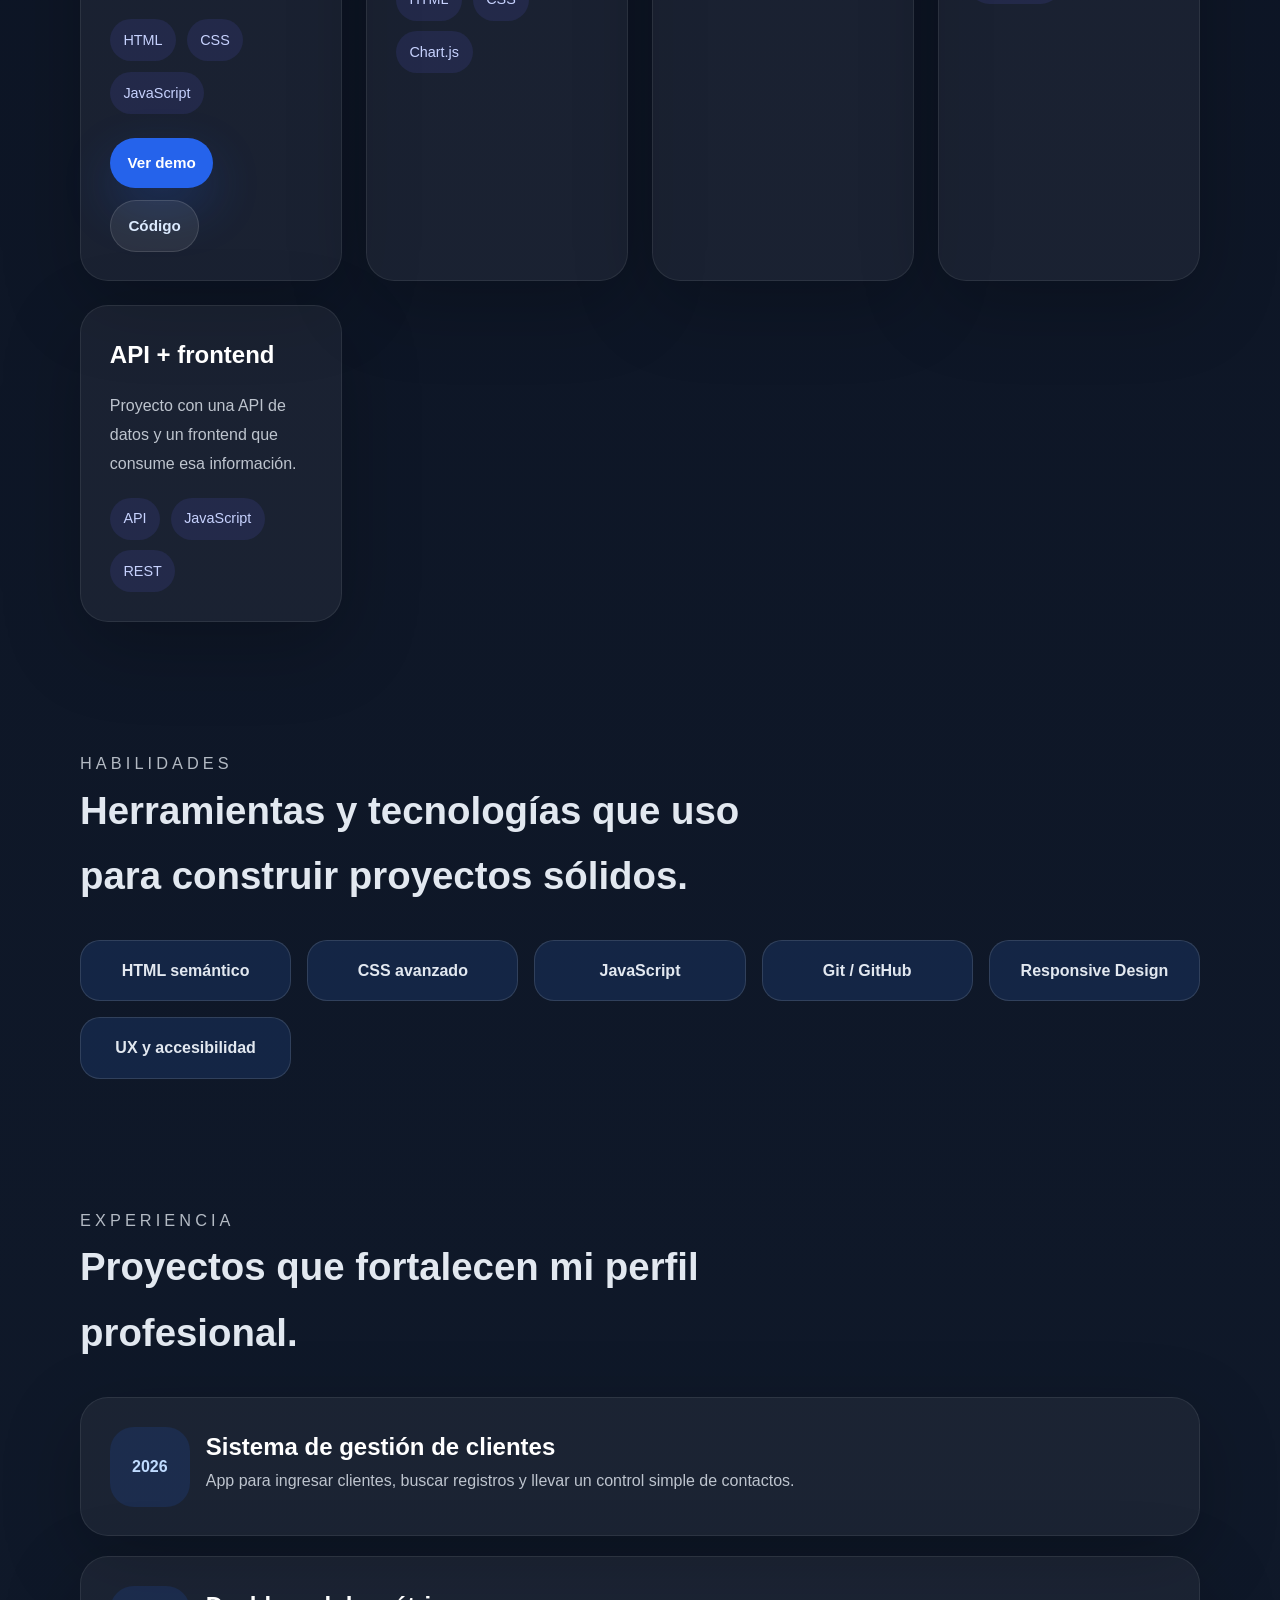
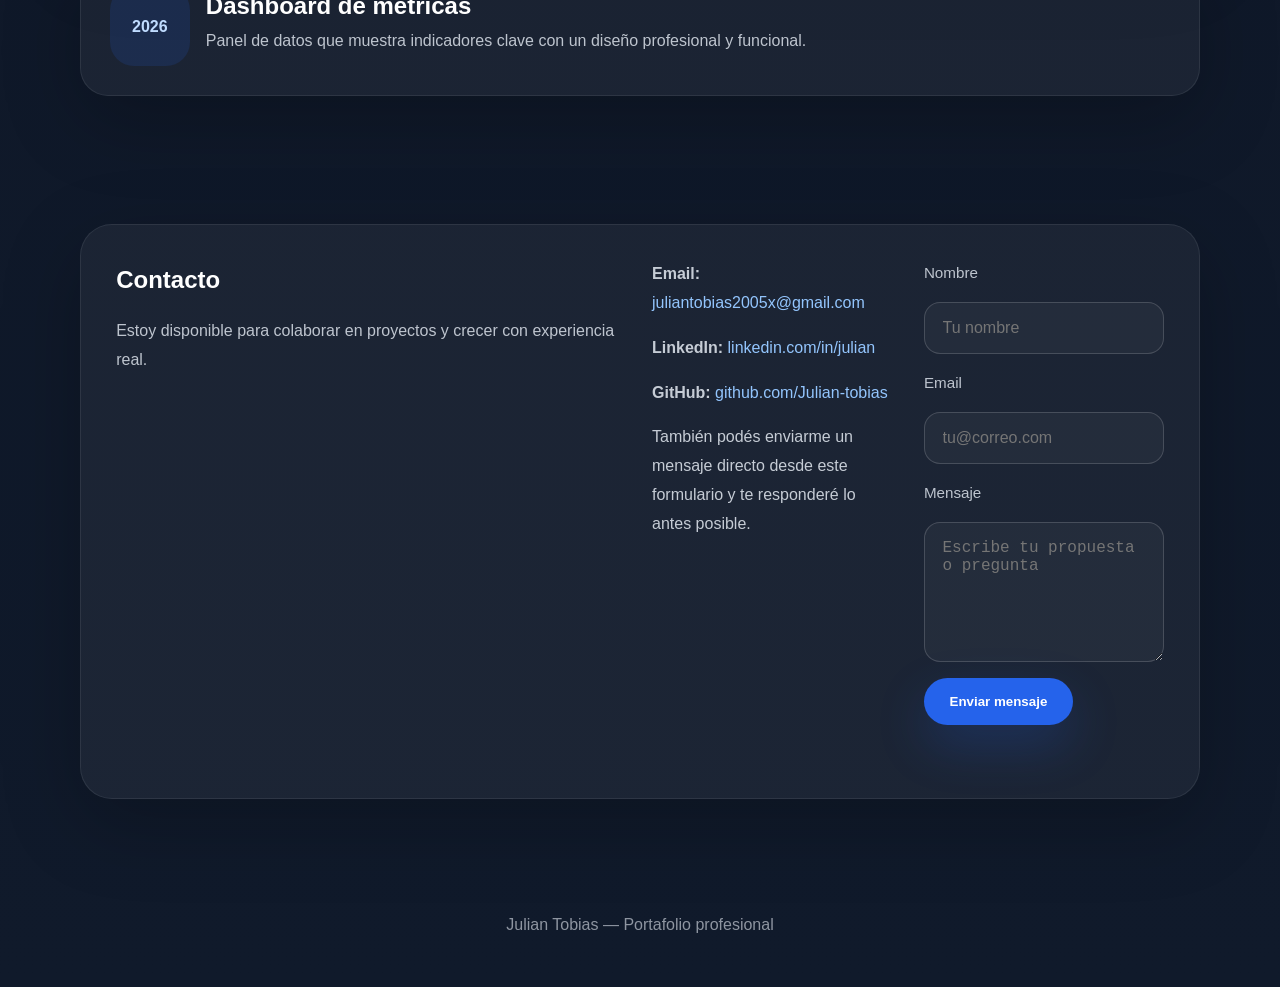
==== commit 62cd831e: "Mejoras portfolio: menú móvil, contacto y experiencia responsive" ====
--- a/index.html
+++ b/index.html
@@ -15,7 +15,12 @@
     <header class="site-header">
         <div class="container header-inner">
             <a class="brand" href="#">Julian Tobias</a>
-            <nav class="nav-menu">
+            <button id="menuButton" class="menu-button" aria-label="Abrir menú de navegación" aria-expanded="false">
+                <span></span>
+                <span></span>
+                <span></span>
+            </button>
+            <nav class="nav-menu" id="navMenu">
                 <a href="#about">Sobre mí</a>
                 <a href="#projects">Proyectos</a>
                 <a href="#achievements">Logros</a>
@@ -223,10 +228,23 @@
                     <h2>Contacto</h2>
                     <p>Estoy disponible para colaborar en proyectos y crecer con experiencia real.</p>
                 </div>
-                <div class="contact-details">
-                    <p><strong>Email:</strong> <a href="mailto:juliantobias2005x@gmail.com">juliantobias2005x@gmail.com</a></p>
-                    <p><strong>LinkedIn:</strong> <a href="https://linkedin.com/in/julian" target="_blank" rel="noreferrer">linkedin.com/in/julian</a></p>
-                    <p><strong>GitHub:</strong> <a href="https://github.com/Julian-tobias" target="_blank" rel="noreferrer">github.com/Julian-tobias</a></p>
+                <div class="contact-grid">
+                    <div class="contact-details">
+                        <p><strong>Email:</strong> <a href="mailto:juliantobias2005x@gmail.com">juliantobias2005x@gmail.com</a></p>
+                        <p><strong>LinkedIn:</strong> <a href="https://linkedin.com/in/julian" target="_blank" rel="noreferrer">linkedin.com/in/julian</a></p>
+                        <p><strong>GitHub:</strong> <a href="https://github.com/Julian-tobias" target="_blank" rel="noreferrer">github.com/Julian-tobias</a></p>
+                        <p>También podés enviarme un mensaje directo desde este formulario y te responderé lo antes posible.</p>
+                    </div>
+                    <form id="contactForm" class="contact-form">
+                        <label for="contactName">Nombre</label>
+                        <input id="contactName" type="text" placeholder="Tu nombre" required>
+                        <label for="contactEmail">Email</label>
+                        <input id="contactEmail" type="email" placeholder="tu@correo.com" required>
+                        <label for="contactMessage">Mensaje</label>
+                        <textarea id="contactMessage" rows="5" placeholder="Escribe tu propuesta o pregunta"></textarea>
+                        <button type="submit" class="button primary">Enviar mensaje</button>
+                        <p id="contactAlert" class="form-alert"></p>
+                    </form>
                 </div>
             </div>
         </section>
--- a/style.css
+++ b/style.css
@@ -61,6 +61,25 @@
     gap: 1rem;
 }
 
+.menu-button {
+    display: none;
+    background: none;
+    border: none;
+    padding: 0.5rem;
+    cursor: pointer;
+    flex-direction: column;
+    justify-content: space-between;
+    height: 28px;
+    width: 34px;
+}
+
+.menu-button span {
+    display: block;
+    height: 3px;
+    border-radius: 999px;
+    background: #dbeafe;
+}
+
 .nav-menu a {
     color: rgba(226,232,240,0.88);
     font-size: 0.95rem;
@@ -72,6 +91,92 @@
 .nav-menu a:hover {
     background: rgba(59,130,246,0.18);
     color: #ffffff;
+}
+
+.contact-grid {
+    display: grid;
+    gap: 2rem;
+    grid-template-columns: 1fr 1fr;
+    align-items: start;
+}
+
+.contact-form {
+    display: grid;
+    gap: 1rem;
+}
+
+.contact-form label {
+    color: rgba(226,232,240,0.82);
+    font-size: 0.95rem;
+}
+
+.contact-form input,
+.contact-form textarea {
+    width: 100%;
+    border: 1px solid rgba(255,255,255,0.16);
+    background: rgba(255,255,255,0.04);
+    color: #e2e8f0;
+    border-radius: 16px;
+    padding: 1rem 1.1rem;
+    font-size: 1rem;
+}
+
+.contact-form textarea {
+    min-height: 140px;
+    resize: vertical;
+}
+
+.contact-form .button {
+    width: fit-content;
+}
+
+@media (max-width: 860px) {
+    .contact-grid,
+    .feature-grid,
+    .stats-grid,
+    .achievement-grid,
+    .tool-grid,
+    .project-grid,
+    .about-grid {
+        grid-template-columns: 1fr;
+    }
+}
+
+@media (max-width: 720px) {
+    .header-inner {
+        position: relative;
+    }
+
+    .menu-button {
+        display: flex;
+    }
+
+    .nav-menu {
+        position: absolute;
+        top: 100%;
+        right: 1rem;
+        left: 1rem;
+        background: rgba(8,18,38,0.98);
+        flex-direction: column;
+        padding: 1rem;
+        border-radius: 24px;
+        gap: 0.75rem;
+        transform: translateY(-10px);
+        opacity: 0;
+        pointer-events: none;
+        transition: opacity 0.25s ease, transform 0.25s ease;
+    }
+
+    .nav-menu.active {
+        opacity: 1;
+        transform: translateY(0);
+        pointer-events: auto;
+    }
+
+    .nav-menu a {
+        width: 100%;
+        padding: 0.85rem 1rem;
+    }
 }
 
 .hero {
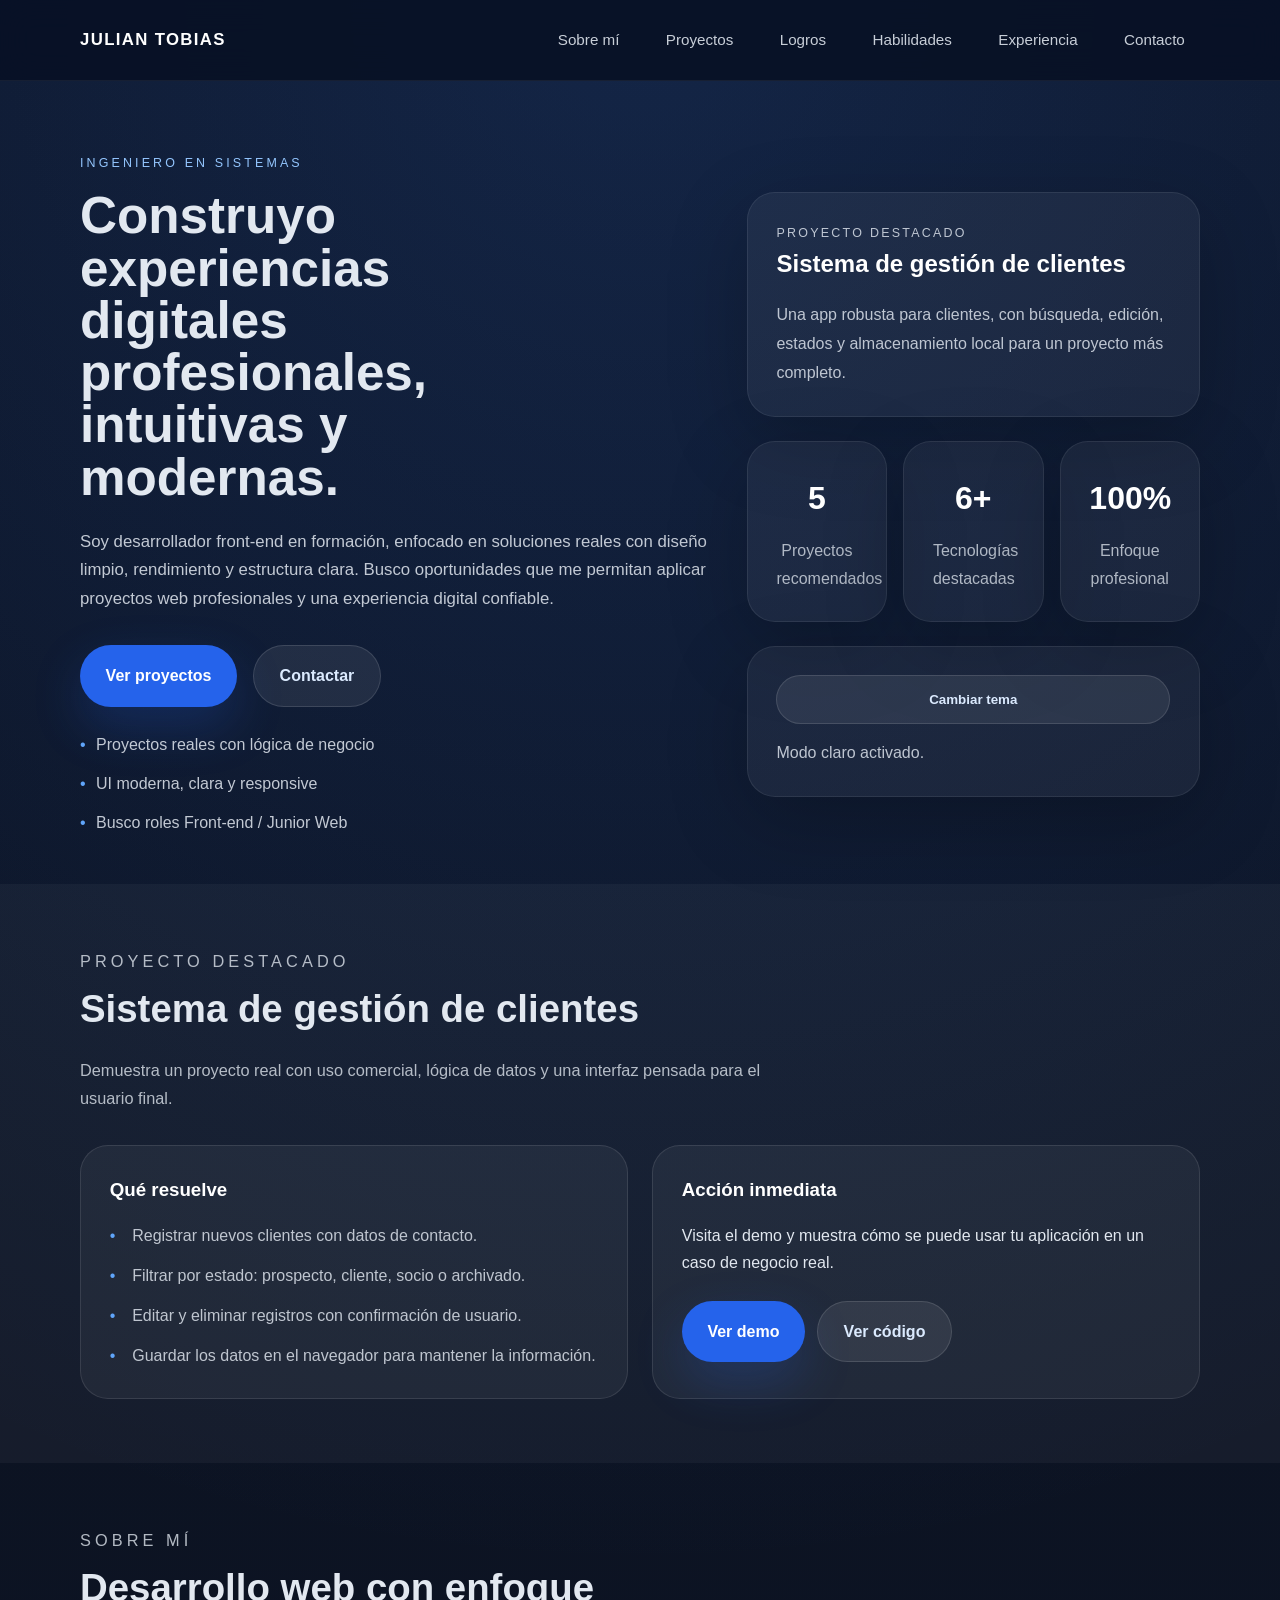
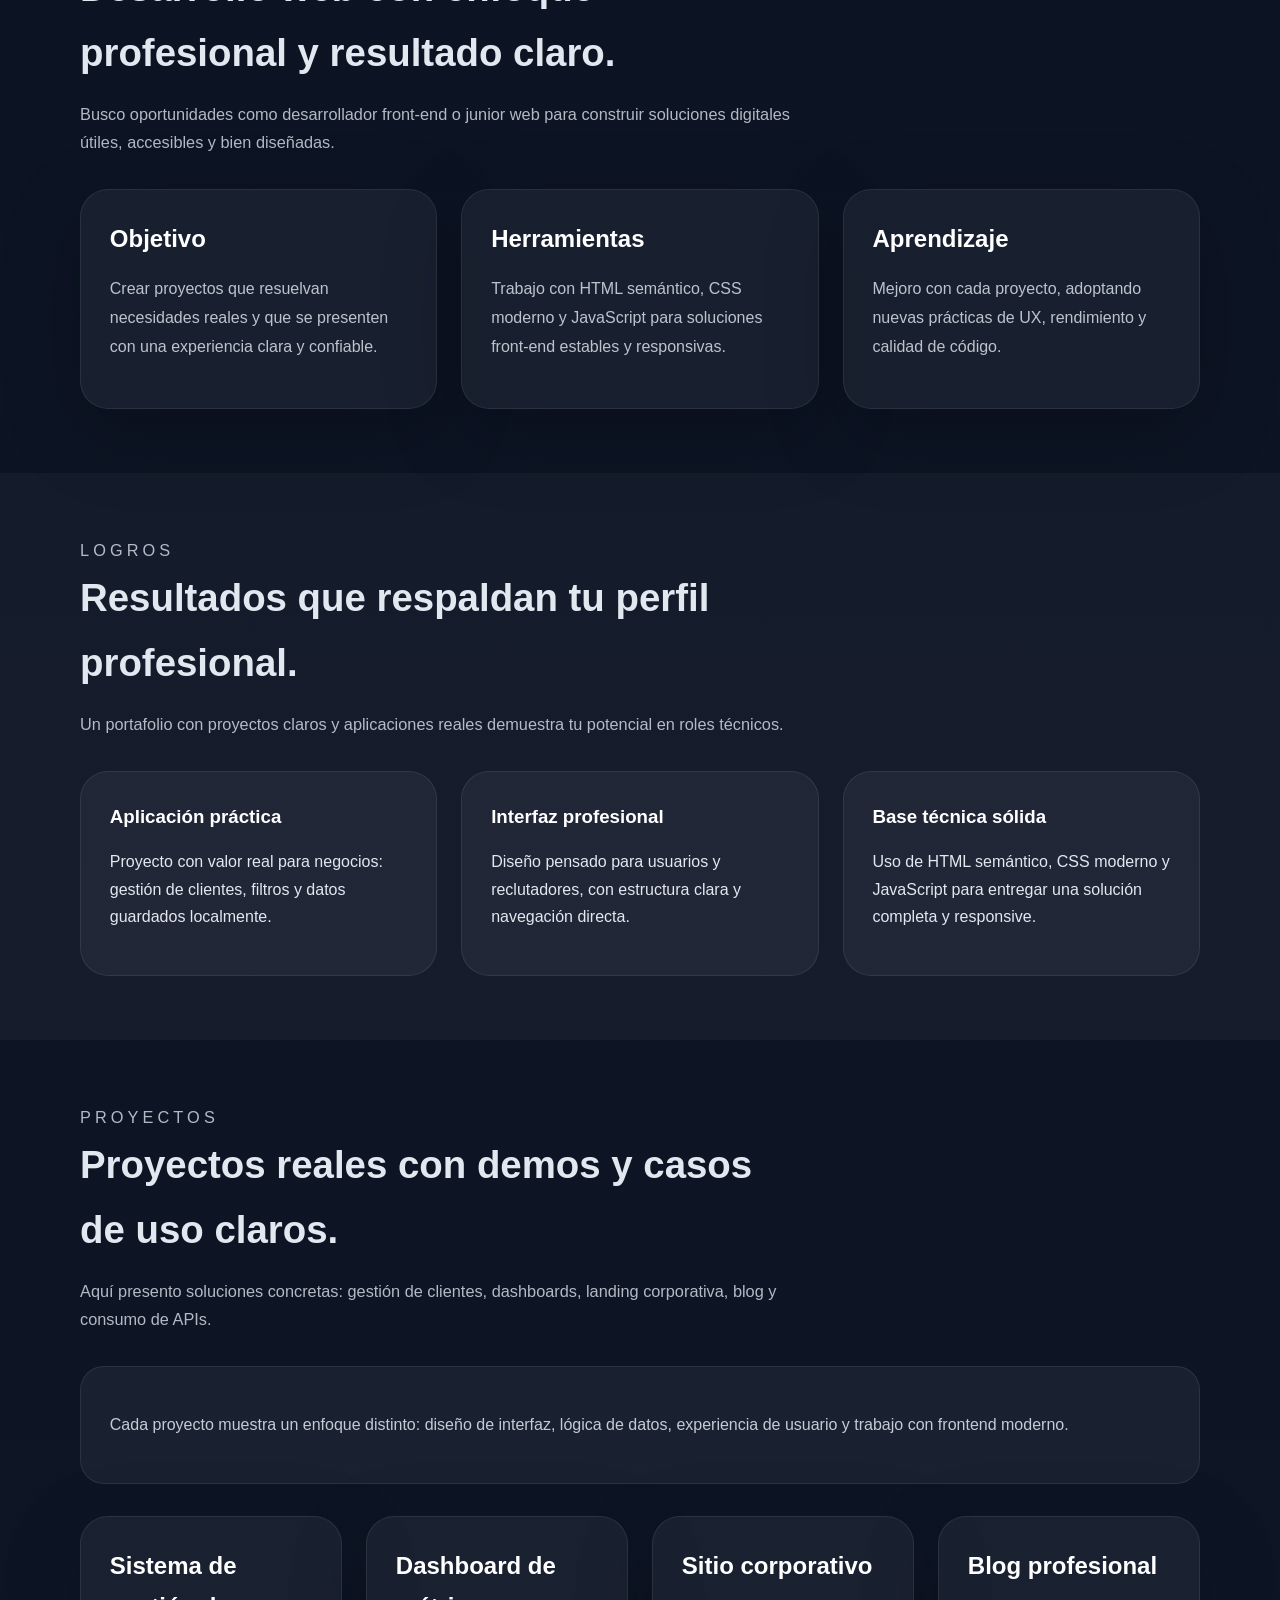
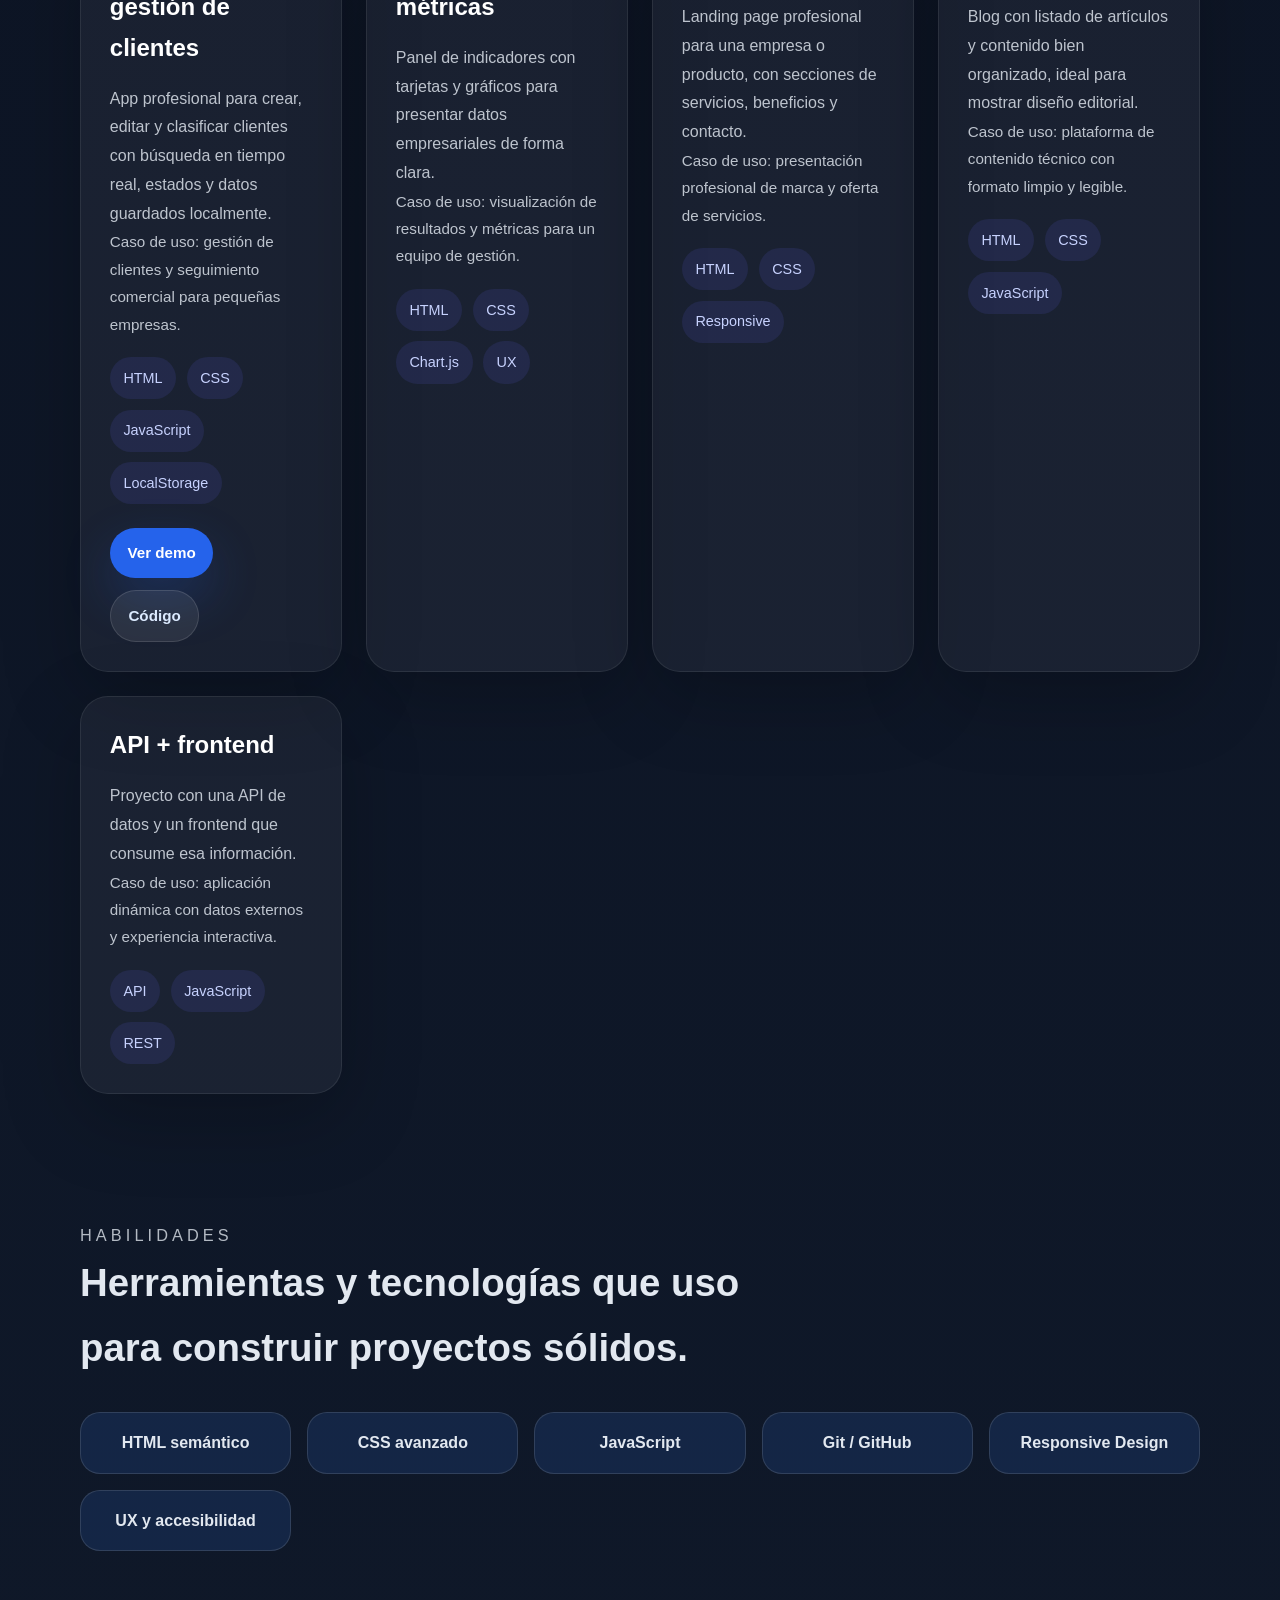
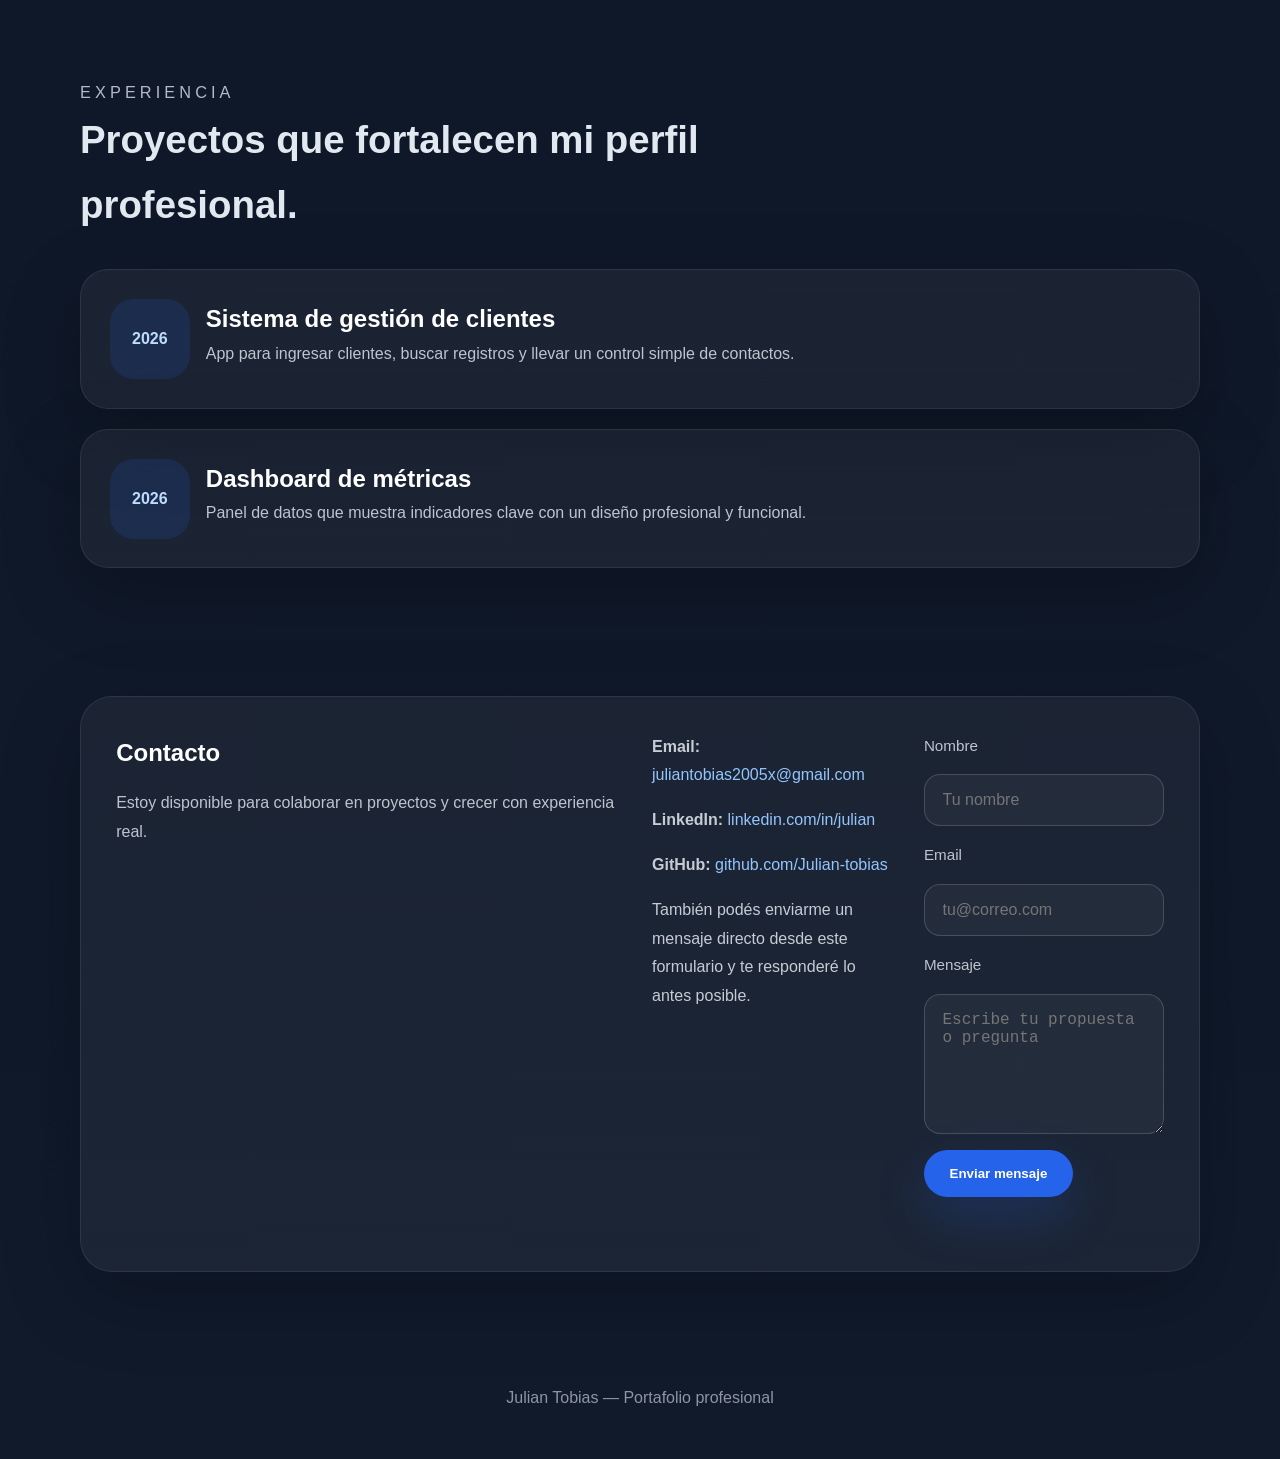
==== commit 007d670b: "Mejoras de portafolio: proyectos reales, sección Sobre mí y experiencia móvil" ====
--- a/index.html
+++ b/index.html
@@ -37,11 +37,16 @@
                 <div class="hero-copy">
                     <p class="eyebrow">Ingeniero en Sistemas</p>
                     <h1>Construyo experiencias digitales profesionales, intuitivas y modernas.</h1>
-                    <p class="hero-text">Soy desarrollador en formación y me enfoco en proyectos web con diseño limpio, rendimiento y estructura clara. Mi intención es presentarme con una imagen profesional que transmita confianza.</p>
+                    <p class="hero-text">Soy desarrollador front-end en formación, enfocado en soluciones reales con diseño limpio, rendimiento y estructura clara. Busco oportunidades que me permitan aplicar proyectos web profesionales y una experiencia digital confiable.</p>
                     <div class="hero-buttons">
                         <a class="button primary" href="#projects">Ver proyectos</a>
                         <a class="button secondary" href="#contact">Contactar</a>
                     </div>
+                    <ul class="hero-highlights">
+                        <li>Proyectos reales con lógica de negocio</li>
+                        <li>UI moderna, clara y responsive</li>
+                        <li>Busco roles Front-end / Junior Web</li>
+                    </ul>
                 </div>
                 <aside class="hero-panel">
                     <div class="panel-card">
@@ -95,21 +100,21 @@
             <div class="container">
                 <div class="section-header">
                     <p class="eyebrow">Sobre mí</p>
-                    <h2>Trabajo con orden, diseño y resultados claros.</h2>
-                    <p class="section-copy">Soy un desarrollador con ganas de crecer en el mundo laboral. Mi foco está en hacer productos web que sean útiles, estables y presentados con una apariencia profesional.</p>
+                    <h2>Desarrollo web con enfoque profesional y resultado claro.</h2>
+                    <p class="section-copy">Busco oportunidades como desarrollador front-end o junior web para construir soluciones digitales útiles, accesibles y bien diseñadas.</p>
                 </div>
                 <div class="about-grid">
                     <div class="about-card">
-                        <h3>Visión</h3>
-                        <p>Crear proyectos que muestran disciplina, detalle y una estructura accesible para cualquier usuario.</p>
+                        <h3>Objetivo</h3>
+                        <p>Crear proyectos que resuelvan necesidades reales y que se presenten con una experiencia clara y confiable.</p>
                     </div>
                     <div class="about-card">
-                        <h3>Estilo</h3>
-                        <p>Interfaces limpias, colores sobrios y navegación clara para facilitar el uso.</p>
+                        <h3>Herramientas</h3>
+                        <p>Trabajo con HTML semántico, CSS moderno y JavaScript para soluciones front-end estables y responsivas.</p>
                     </div>
                     <div class="about-card">
                         <h3>Aprendizaje</h3>
-                        <p>Me esfuerzo en mejorar con cada proyecto, adoptando nuevas herramientas y prácticas actuales.</p>
+                        <p>Mejoro con cada proyecto, adoptando nuevas prácticas de UX, rendimiento y calidad de código.</p>
                     </div>
                 </div>
             </div>
@@ -143,14 +148,18 @@
             <div class="container">
                 <div class="section-header">
                     <p class="eyebrow">Proyectos</p>
-                    <h2>Proyectos que llaman más la atención hoy en el mundo laboral.</h2>
-                    <p>Estos son los tipos de proyectos que mejor muestran tu perfil: una app funcional, un dashboard, una landing profesional, un blog y una integración API.</p>
+                    <h2>Proyectos reales con demos y casos de uso claros.</h2>
+                    <p>Aquí presento soluciones concretas: gestión de clientes, dashboards, landing corporativa, blog y consumo de APIs.</p>
+                </div>
+                <div class="projects-intro-card">
+                    <p>Cada proyecto muestra un enfoque distinto: diseño de interfaz, lógica de datos, experiencia de usuario y trabajo con frontend moderno.</p>
                 </div>
                 <div class="project-grid">
                     <article class="project-card">
                         <h3>Sistema de gestión de clientes</h3>
                         <p>App profesional para crear, editar y clasificar clientes con búsqueda en tiempo real, estados y datos guardados localmente.</p>
-                        <div class="project-tags"><span>HTML</span><span>CSS</span><span>JavaScript</span></div>
+                        <p class="project-use">Caso de uso: gestión de clientes y seguimiento comercial para pequeñas empresas.</p>
+                        <div class="project-tags"><span>HTML</span><span>CSS</span><span>JavaScript</span><span>LocalStorage</span></div>
                         <div class="project-actions">
                             <a class="button primary small" href="gestion-clientes/">Ver demo</a>
                             <a class="button secondary small" href="https://github.com/Julian-tobias/mi_portafolio/tree/master/gestion-clientes" target="_blank" rel="noreferrer">Código</a>
@@ -158,22 +167,26 @@
                     </article>
                     <article class="project-card">
                         <h3>Dashboard de métricas</h3>
-                        <p>Panel de indicadores con tarjetas y gráficos para presentar datos empresariales en un solo lugar.</p>
-                        <div class="project-tags"><span>HTML</span><span>CSS</span><span>Chart.js</span></div>
+                        <p>Panel de indicadores con tarjetas y gráficos para presentar datos empresariales de forma clara.</p>
+                        <p class="project-use">Caso de uso: visualización de resultados y métricas para un equipo de gestión.</p>
+                        <div class="project-tags"><span>HTML</span><span>CSS</span><span>Chart.js</span><span>UX</span></div>
                     </article>
                     <article class="project-card">
                         <h3>Sitio corporativo</h3>
                         <p>Landing page profesional para una empresa o producto, con secciones de servicios, beneficios y contacto.</p>
-                        <div class="project-tags"><span>HTML</span><span>CSS</span><span>UX</span></div>
+                        <p class="project-use">Caso de uso: presentación profesional de marca y oferta de servicios.</p>
+                        <div class="project-tags"><span>HTML</span><span>CSS</span><span>Responsive</span></div>
                     </article>
                     <article class="project-card">
                         <h3>Blog profesional</h3>
                         <p>Blog con listado de artículos y contenido bien organizado, ideal para mostrar diseño editorial.</p>
+                        <p class="project-use">Caso de uso: plataforma de contenido técnico con formato limpio y legible.</p>
                         <div class="project-tags"><span>HTML</span><span>CSS</span><span>JavaScript</span></div>
                     </article>
                     <article class="project-card">
                         <h3>API + frontend</h3>
                         <p>Proyecto con una API de datos y un frontend que consume esa información.</p>
+                        <p class="project-use">Caso de uso: aplicación dinámica con datos externos y experiencia interactiva.</p>
                         <div class="project-tags"><span>API</span><span>JavaScript</span><span>REST</span></div>
                     </article>
                 </div>
--- a/style.css
+++ b/style.css
@@ -59,6 +59,25 @@
     display: flex;
     flex-wrap: wrap;
     gap: 1rem;
+}
+
+.menu-button {
+    display: none;
+    background: none;
+    border: none;
+    padding: 0.5rem;
+    cursor: pointer;
+    flex-direction: column;
+    justify-content: space-between;
+    height: 28px;
+    width: 34px;
+}
+
+.menu-button span {
+    display: block;
+    height: 3px;
+    border-radius: 999px;
+    background: #dbeafe;
 }
 
 .menu-button {
@@ -218,6 +237,30 @@
     gap: 1rem;
 }
 
+.hero-highlights {
+    margin: 1.5rem 0 0;
+    list-style: none;
+    padding: 0;
+    display: grid;
+    gap: 0.75rem;
+}
+
+.hero-highlights li {
+    display: flex;
+    align-items: center;
+    gap: 0.75rem;
+    padding-left: 1rem;
+    color: rgba(226,232,240,0.85);
+    position: relative;
+}
+
+.hero-highlights li::before {
+    content: '•';
+    position: absolute;
+    left: 0;
+    color: #60a5fa;
+}
+
 .button {
     display: inline-flex;
     align-items: center;
@@ -330,6 +373,7 @@
 
 .section {
     padding: 4rem 0;
+    scroll-margin-top: 96px;
 }
 
 .section-header {
@@ -366,7 +410,16 @@
 }
 
 .about-grid {
-    grid-template-columns: repeat(auto-fit, minmax(240px, 1fr));
+    grid-template-columns: repeat(auto-fit, minmax(220px, 1fr));
+}
+
+.projects-intro-card {
+    background: rgba(255,255,255,0.05);
+    border: 1px solid rgba(255,255,255,0.08);
+    border-radius: 24px;
+    padding: 1.8rem;
+    margin-bottom: 2rem;
+    color: rgba(226,232,240,0.86);
 }
 
 .about-card {
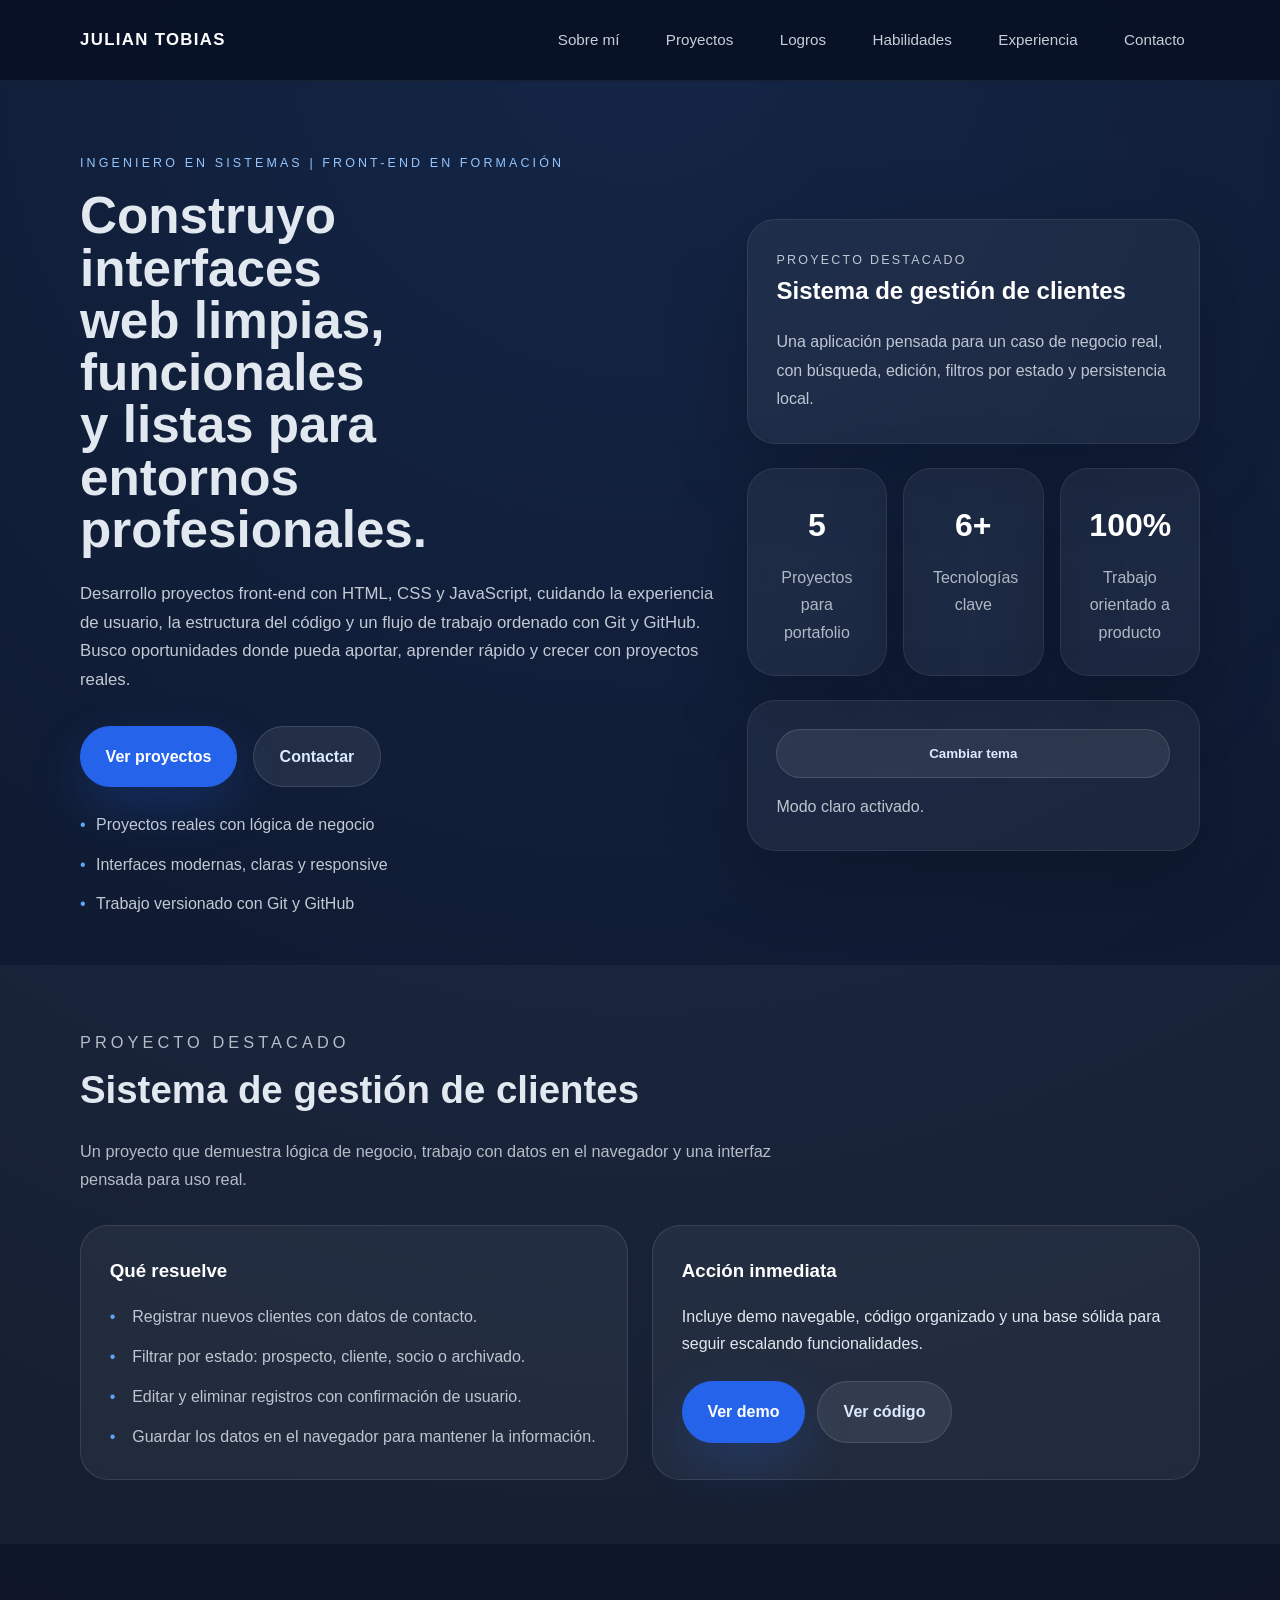
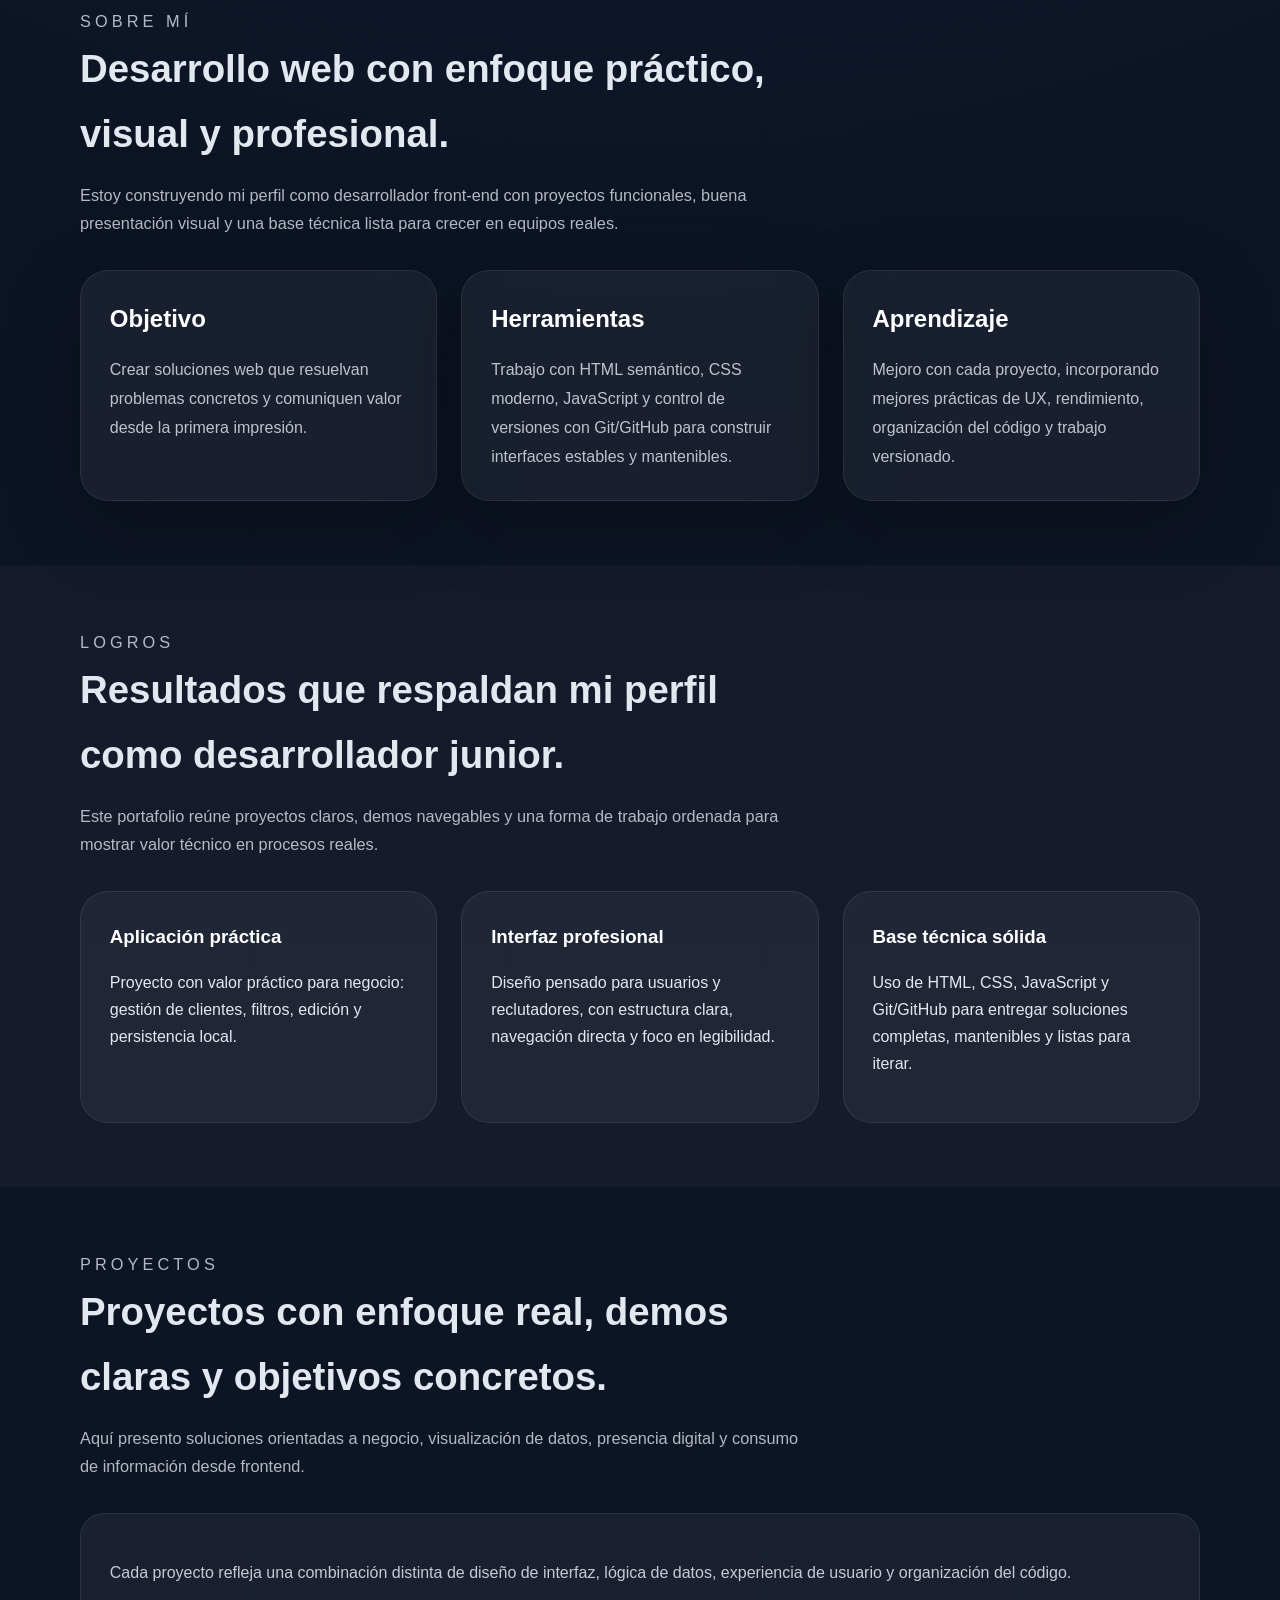
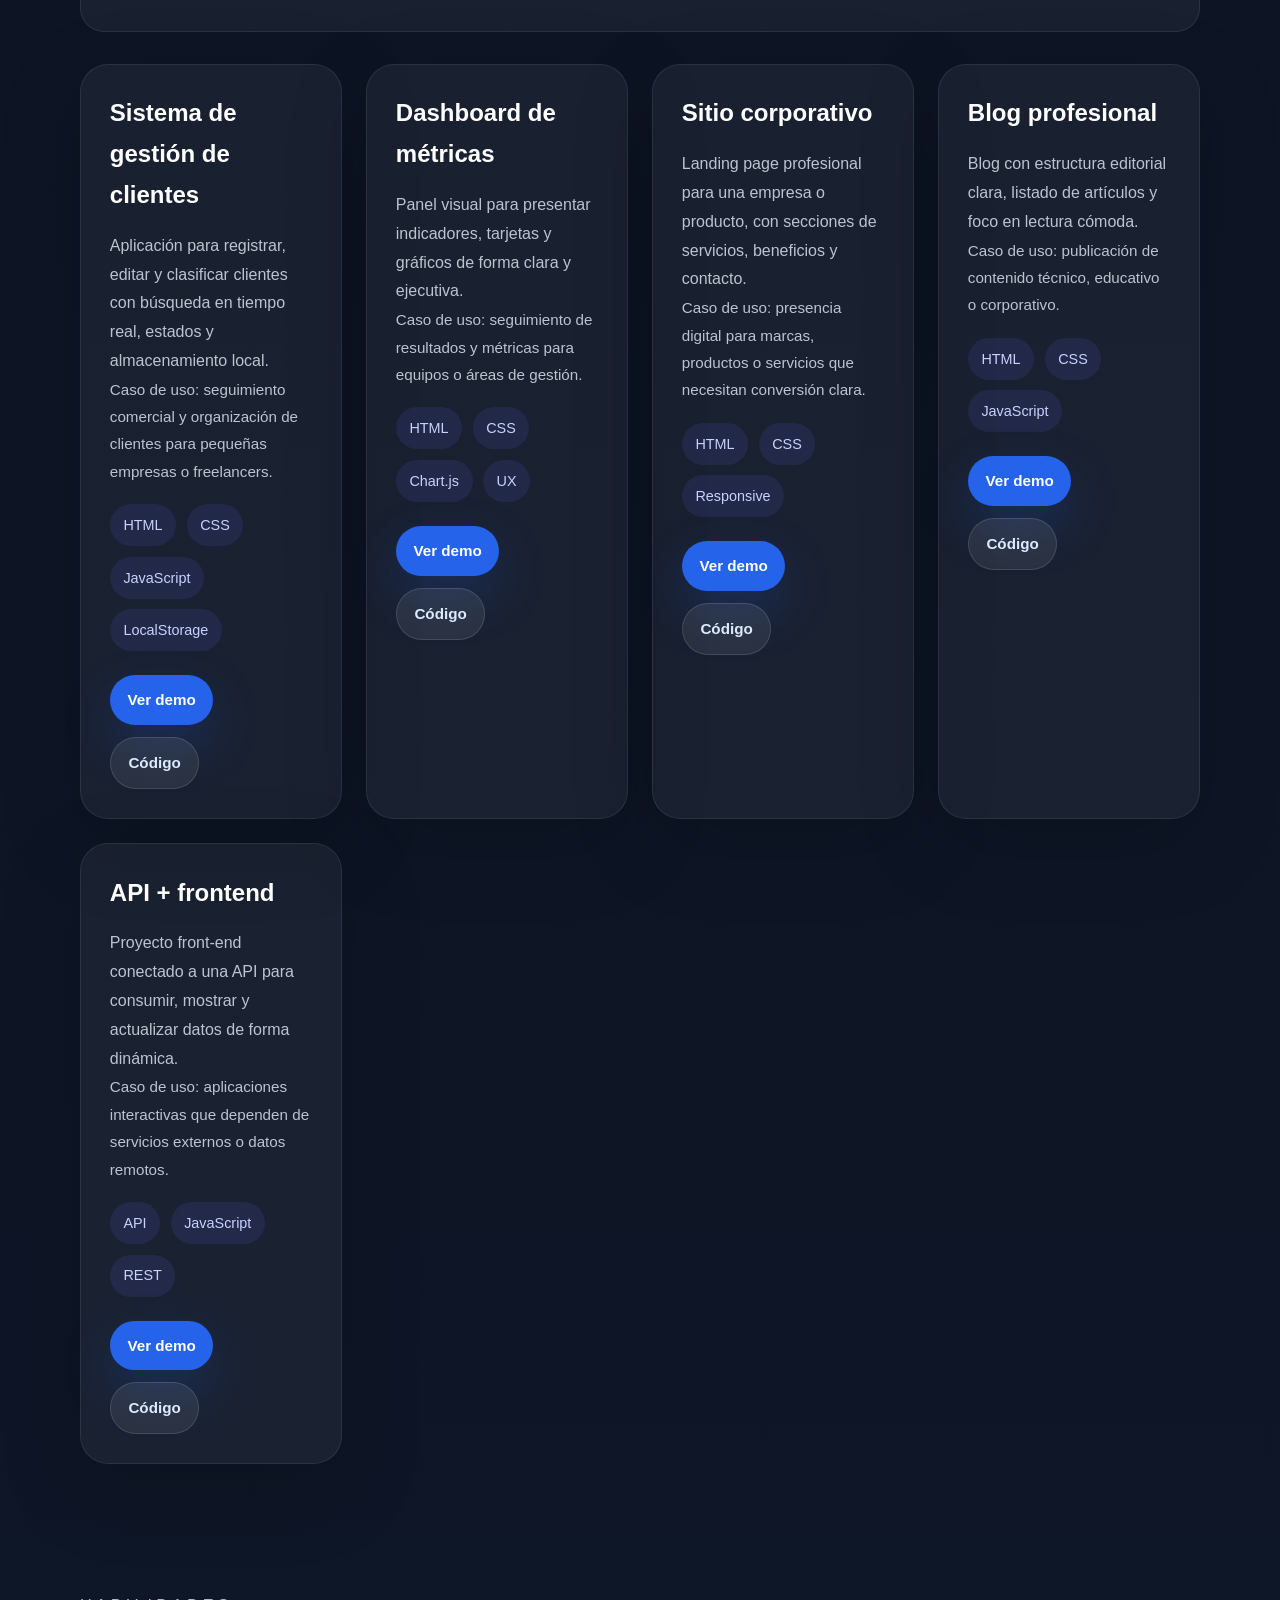
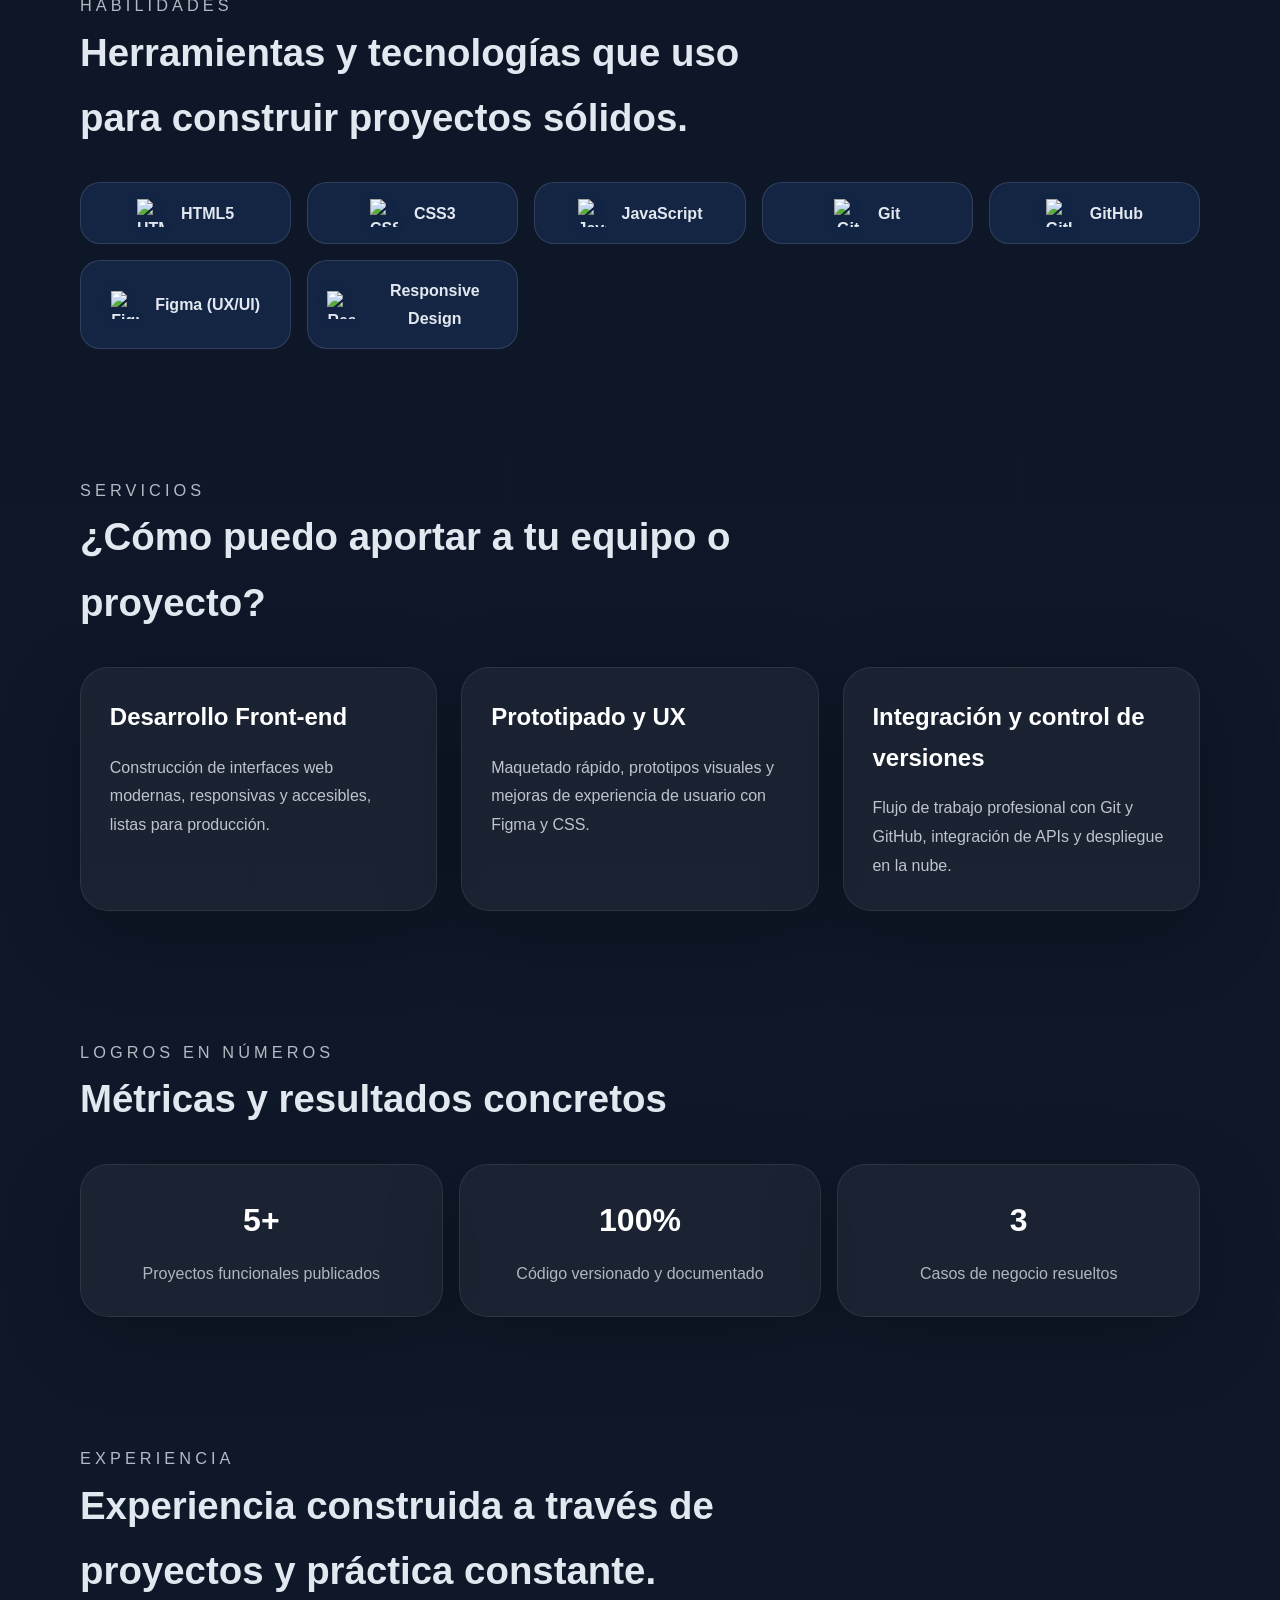
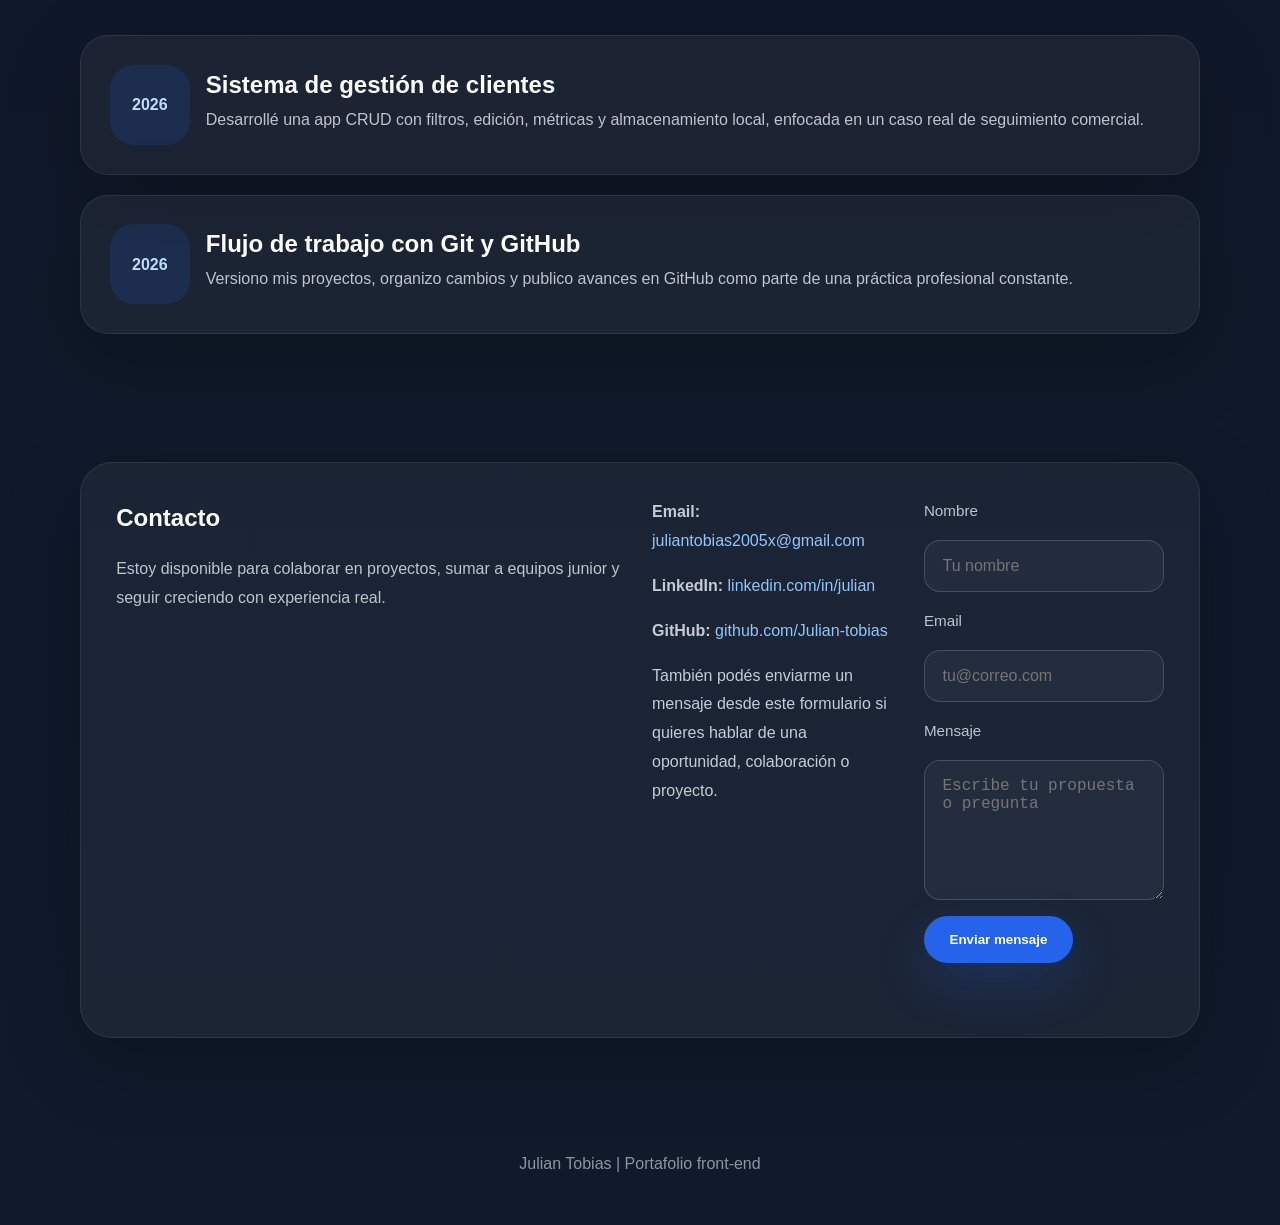
==== commit 9c9d5795: "Agregar demos avanzados y nuevos proyectos al portafolio" ====
--- a/index.html
+++ b/index.html
@@ -3,10 +3,10 @@
 <head>
     <meta charset="UTF-8">
     <meta name="viewport" content="width=device-width, initial-scale=1.0">
-    <meta name="description" content="Portafolio profesional de Julian Tobias: proyectos web modernos, aplicaciones funcionales y soluciones UX con HTML, CSS y JavaScript.">
-    <meta name="keywords" content="portafolio, desarrollador web, HTML, CSS, JavaScript, proyectos profesionales, gestión de clientes, UX, UI">
+    <meta name="description" content="Portafolio profesional de Julian Tobias: proyectos front-end con enfoque real, interfaz moderna y control de versiones con Git y GitHub.">
+    <meta name="keywords" content="portafolio, desarrollador web, front-end, HTML, CSS, JavaScript, Git, GitHub, proyectos profesionales, gestión de clientes, UX, UI">
     <meta property="og:title" content="Julian Tobias | Portafolio profesional">
-    <meta property="og:description" content="Proyectos reales con diseño moderno y código limpio, listos para mostrar en entrevistas y oportunidades laborales.">
+    <meta property="og:description" content="Proyectos reales con diseño moderno, código limpio y flujo de trabajo con GitHub para mostrar en entrevistas y oportunidades laborales.">
     <title>Julian Tobias | Portafolio</title>
     <link rel="stylesheet" href="style.css">
 </head>
@@ -35,29 +35,29 @@
         <section class="hero">
             <div class="container hero-grid">
                 <div class="hero-copy">
-                    <p class="eyebrow">Ingeniero en Sistemas</p>
-                    <h1>Construyo experiencias digitales profesionales, intuitivas y modernas.</h1>
-                    <p class="hero-text">Soy desarrollador front-end en formación, enfocado en soluciones reales con diseño limpio, rendimiento y estructura clara. Busco oportunidades que me permitan aplicar proyectos web profesionales y una experiencia digital confiable.</p>
+                    <p class="eyebrow">Ingeniero en Sistemas | Front-end en formación</p>
+                    <h1>Construyo interfaces web limpias, funcionales y listas para entornos profesionales.</h1>
+                    <p class="hero-text">Desarrollo proyectos front-end con HTML, CSS y JavaScript, cuidando la experiencia de usuario, la estructura del código y un flujo de trabajo ordenado con Git y GitHub. Busco oportunidades donde pueda aportar, aprender rápido y crecer con proyectos reales.</p>
                     <div class="hero-buttons">
                         <a class="button primary" href="#projects">Ver proyectos</a>
                         <a class="button secondary" href="#contact">Contactar</a>
                     </div>
                     <ul class="hero-highlights">
                         <li>Proyectos reales con lógica de negocio</li>
-                        <li>UI moderna, clara y responsive</li>
-                        <li>Busco roles Front-end / Junior Web</li>
+                        <li>Interfaces modernas, claras y responsive</li>
+                        <li>Trabajo versionado con Git y GitHub</li>
                     </ul>
                 </div>
                 <aside class="hero-panel">
                     <div class="panel-card">
                         <p class="panel-label">Proyecto destacado</p>
                         <h2>Sistema de gestión de clientes</h2>
-                        <p>Una app robusta para clientes, con búsqueda, edición, estados y almacenamiento local para un proyecto más completo.</p>
+                        <p>Una aplicación pensada para un caso de negocio real, con búsqueda, edición, filtros por estado y persistencia local.</p>
                     </div>
                     <div class="stats-grid">
-                        <div class="stat-card"><span>5</span><p>Proyectos recomendados</p></div>
-                        <div class="stat-card"><span>6+</span><p>Tecnologías destacadas</p></div>
-                        <div class="stat-card"><span>100%</span><p>Enfoque profesional</p></div>
+                        <div class="stat-card"><span>5</span><p>Proyectos para portafolio</p></div>
+                        <div class="stat-card"><span>6+</span><p>Tecnologías clave</p></div>
+                        <div class="stat-card"><span>100%</span><p>Trabajo orientado a producto</p></div>
                     </div>
                     <div class="theme-panel">
                         <button id="themeButton" class="button tertiary">Cambiar tema</button>
@@ -72,7 +72,7 @@
                 <div class="section-header">
                     <p class="eyebrow">Proyecto destacado</p>
                     <h2>Sistema de gestión de clientes</h2>
-                    <p class="section-copy">Demuestra un proyecto real con uso comercial, lógica de datos y una interfaz pensada para el usuario final.</p>
+                    <p class="section-copy">Un proyecto que demuestra lógica de negocio, trabajo con datos en el navegador y una interfaz pensada para uso real.</p>
                 </div>
                 <div class="feature-grid">
                     <div class="feature-card">
@@ -86,7 +86,7 @@
                     </div>
                     <div class="feature-card">
                         <h3>Acción inmediata</h3>
-                        <p>Visita el demo y muestra cómo se puede usar tu aplicación en un caso de negocio real.</p>
+                        <p>Incluye demo navegable, código organizado y una base sólida para seguir escalando funcionalidades.</p>
                         <div class="project-actions featured-actions">
                             <a class="button primary" href="gestion-clientes/">Ver demo</a>
                             <a class="button secondary" href="https://github.com/Julian-tobias/mi_portafolio/tree/master/gestion-clientes" target="_blank" rel="noreferrer">Ver código</a>
@@ -100,21 +100,21 @@
             <div class="container">
                 <div class="section-header">
                     <p class="eyebrow">Sobre mí</p>
-                    <h2>Desarrollo web con enfoque profesional y resultado claro.</h2>
-                    <p class="section-copy">Busco oportunidades como desarrollador front-end o junior web para construir soluciones digitales útiles, accesibles y bien diseñadas.</p>
+                    <h2>Desarrollo web con enfoque práctico, visual y profesional.</h2>
+                    <p class="section-copy">Estoy construyendo mi perfil como desarrollador front-end con proyectos funcionales, buena presentación visual y una base técnica lista para crecer en equipos reales.</p>
                 </div>
                 <div class="about-grid">
                     <div class="about-card">
                         <h3>Objetivo</h3>
-                        <p>Crear proyectos que resuelvan necesidades reales y que se presenten con una experiencia clara y confiable.</p>
+                        <p>Crear soluciones web que resuelvan problemas concretos y comuniquen valor desde la primera impresión.</p>
                     </div>
                     <div class="about-card">
                         <h3>Herramientas</h3>
-                        <p>Trabajo con HTML semántico, CSS moderno y JavaScript para soluciones front-end estables y responsivas.</p>
+                        <p>Trabajo con HTML semántico, CSS moderno, JavaScript y control de versiones con Git/GitHub para construir interfaces estables y mantenibles.</p>
                     </div>
                     <div class="about-card">
                         <h3>Aprendizaje</h3>
-                        <p>Mejoro con cada proyecto, adoptando nuevas prácticas de UX, rendimiento y calidad de código.</p>
+                        <p>Mejoro con cada proyecto, incorporando mejores prácticas de UX, rendimiento, organización del código y trabajo versionado.</p>
                     </div>
                 </div>
             </div>
@@ -124,21 +124,21 @@
             <div class="container">
                 <div class="section-header">
                     <p class="eyebrow">Logros</p>
-                    <h2>Resultados que respaldan tu perfil profesional.</h2>
-                    <p class="section-copy">Un portafolio con proyectos claros y aplicaciones reales demuestra tu potencial en roles técnicos.</p>
+                    <h2>Resultados que respaldan mi perfil como desarrollador junior.</h2>
+                    <p class="section-copy">Este portafolio reúne proyectos claros, demos navegables y una forma de trabajo ordenada para mostrar valor técnico en procesos reales.</p>
                 </div>
                 <div class="achievement-grid">
                     <article class="achievement-card">
                         <h3>Aplicación práctica</h3>
-                        <p>Proyecto con valor real para negocios: gestión de clientes, filtros y datos guardados localmente.</p>
+                        <p>Proyecto con valor práctico para negocio: gestión de clientes, filtros, edición y persistencia local.</p>
                     </article>
                     <article class="achievement-card">
                         <h3>Interfaz profesional</h3>
-                        <p>Diseño pensado para usuarios y reclutadores, con estructura clara y navegación directa.</p>
+                        <p>Diseño pensado para usuarios y reclutadores, con estructura clara, navegación directa y foco en legibilidad.</p>
                     </article>
                     <article class="achievement-card">
                         <h3>Base técnica sólida</h3>
-                        <p>Uso de HTML semántico, CSS moderno y JavaScript para entregar una solución completa y responsive.</p>
+                        <p>Uso de HTML, CSS, JavaScript y Git/GitHub para entregar soluciones completas, mantenibles y listas para iterar.</p>
                     </article>
                 </div>
             </div>
@@ -148,17 +148,17 @@
             <div class="container">
                 <div class="section-header">
                     <p class="eyebrow">Proyectos</p>
-                    <h2>Proyectos reales con demos y casos de uso claros.</h2>
-                    <p>Aquí presento soluciones concretas: gestión de clientes, dashboards, landing corporativa, blog y consumo de APIs.</p>
+                    <h2>Proyectos con enfoque real, demos claras y objetivos concretos.</h2>
+                    <p>Aquí presento soluciones orientadas a negocio, visualización de datos, presencia digital y consumo de información desde frontend.</p>
                 </div>
                 <div class="projects-intro-card">
-                    <p>Cada proyecto muestra un enfoque distinto: diseño de interfaz, lógica de datos, experiencia de usuario y trabajo con frontend moderno.</p>
+                    <p>Cada proyecto refleja una combinación distinta de diseño de interfaz, lógica de datos, experiencia de usuario y organización del código.</p>
                 </div>
                 <div class="project-grid">
                     <article class="project-card">
                         <h3>Sistema de gestión de clientes</h3>
-                        <p>App profesional para crear, editar y clasificar clientes con búsqueda en tiempo real, estados y datos guardados localmente.</p>
-                        <p class="project-use">Caso de uso: gestión de clientes y seguimiento comercial para pequeñas empresas.</p>
+                        <p>Aplicación para registrar, editar y clasificar clientes con búsqueda en tiempo real, estados y almacenamiento local.</p>
+                        <p class="project-use">Caso de uso: seguimiento comercial y organización de clientes para pequeñas empresas o freelancers.</p>
                         <div class="project-tags"><span>HTML</span><span>CSS</span><span>JavaScript</span><span>LocalStorage</span></div>
                         <div class="project-actions">
                             <a class="button primary small" href="gestion-clientes/">Ver demo</a>
@@ -167,27 +167,43 @@
                     </article>
                     <article class="project-card">
                         <h3>Dashboard de métricas</h3>
-                        <p>Panel de indicadores con tarjetas y gráficos para presentar datos empresariales de forma clara.</p>
-                        <p class="project-use">Caso de uso: visualización de resultados y métricas para un equipo de gestión.</p>
+                        <p>Panel visual para presentar indicadores, tarjetas y gráficos de forma clara y ejecutiva.</p>
+                        <p class="project-use">Caso de uso: seguimiento de resultados y métricas para equipos o áreas de gestión.</p>
                         <div class="project-tags"><span>HTML</span><span>CSS</span><span>Chart.js</span><span>UX</span></div>
+                        <div class="project-actions">
+                            <a class="button primary small" href="dashboard-metricas/">Ver demo</a>
+                            <a class="button secondary small" href="https://github.com/Julian-tobias/mi_portafolio/tree/master/dashboard-metricas" target="_blank" rel="noreferrer">Código</a>
+                        </div>
                     </article>
                     <article class="project-card">
                         <h3>Sitio corporativo</h3>
                         <p>Landing page profesional para una empresa o producto, con secciones de servicios, beneficios y contacto.</p>
-                        <p class="project-use">Caso de uso: presentación profesional de marca y oferta de servicios.</p>
+                        <p class="project-use">Caso de uso: presencia digital para marcas, productos o servicios que necesitan conversión clara.</p>
                         <div class="project-tags"><span>HTML</span><span>CSS</span><span>Responsive</span></div>
+                        <div class="project-actions">
+                            <a class="button primary small" href="sitio-corporativo/">Ver demo</a>
+                            <a class="button secondary small" href="https://github.com/Julian-tobias/mi_portafolio/tree/master/sitio-corporativo" target="_blank" rel="noreferrer">Código</a>
+                        </div>
                     </article>
                     <article class="project-card">
                         <h3>Blog profesional</h3>
-                        <p>Blog con listado de artículos y contenido bien organizado, ideal para mostrar diseño editorial.</p>
-                        <p class="project-use">Caso de uso: plataforma de contenido técnico con formato limpio y legible.</p>
+                        <p>Blog con estructura editorial clara, listado de artículos y foco en lectura cómoda.</p>
+                        <p class="project-use">Caso de uso: publicación de contenido técnico, educativo o corporativo.</p>
                         <div class="project-tags"><span>HTML</span><span>CSS</span><span>JavaScript</span></div>
+                        <div class="project-actions">
+                            <a class="button primary small" href="blog/">Ver demo</a>
+                            <a class="button secondary small" href="https://github.com/Julian-tobias/mi_portafolio/tree/master/blog" target="_blank" rel="noreferrer">Código</a>
+                        </div>
                     </article>
                     <article class="project-card">
                         <h3>API + frontend</h3>
-                        <p>Proyecto con una API de datos y un frontend que consume esa información.</p>
-                        <p class="project-use">Caso de uso: aplicación dinámica con datos externos y experiencia interactiva.</p>
+                        <p>Proyecto front-end conectado a una API para consumir, mostrar y actualizar datos de forma dinámica.</p>
+                        <p class="project-use">Caso de uso: aplicaciones interactivas que dependen de servicios externos o datos remotos.</p>
                         <div class="project-tags"><span>API</span><span>JavaScript</span><span>REST</span></div>
+                        <div class="project-actions">
+                            <a class="button primary small" href="api-frontend/">Ver demo</a>
+                            <a class="button secondary small" href="https://github.com/Julian-tobias/mi_portafolio/tree/master/api-frontend" target="_blank" rel="noreferrer">Código</a>
+                        </div>
                     </article>
                 </div>
             </div>
@@ -199,13 +215,60 @@
                     <p class="eyebrow">Habilidades</p>
                     <h2>Herramientas y tecnologías que uso para construir proyectos sólidos.</h2>
                 </div>
-                <div class="tech-grid">
-                    <span class="tech-item">HTML semántico</span>
-                    <span class="tech-item">CSS avanzado</span>
-                    <span class="tech-item">JavaScript</span>
-                    <span class="tech-item">Git / GitHub</span>
-                    <span class="tech-item">Responsive Design</span>
-                    <span class="tech-item">UX y accesibilidad</span>
+                <div class="tech-grid animate-fadein">
+                    <span class="tech-item"><img src="https://cdn.jsdelivr.net/gh/devicons/devicon/icons/html5/html5-original.svg" alt="HTML5" class="tech-icon"> HTML5</span>
+                    <span class="tech-item"><img src="https://cdn.jsdelivr.net/gh/devicons/devicon/icons/css3/css3-original.svg" alt="CSS3" class="tech-icon"> CSS3</span>
+                    <span class="tech-item"><img src="https://cdn.jsdelivr.net/gh/devicons/devicon/icons/javascript/javascript-original.svg" alt="JavaScript" class="tech-icon"> JavaScript</span>
+                    <span class="tech-item"><img src="https://cdn.jsdelivr.net/gh/devicons/devicon/icons/git/git-original.svg" alt="Git" class="tech-icon"> Git</span>
+                    <span class="tech-item"><img src="https://cdn.jsdelivr.net/gh/devicons/devicon/icons/github/github-original.svg" alt="GitHub" class="tech-icon"> GitHub</span>
+                    <span class="tech-item"><img src="https://cdn.jsdelivr.net/gh/devicons/devicon/icons/figma/figma-original.svg" alt="Figma" class="tech-icon"> Figma (UX/UI)</span>
+                    <span class="tech-item"><img src="https://cdn.jsdelivr.net/gh/devicons/devicon/icons/responsive/responsive-original.svg" alt="Responsive" class="tech-icon"> Responsive Design</span>
+                </div>
+            </div>
+        </section>
+
+        <section id="services" class="section services-section">
+            <div class="container">
+                <div class="section-header">
+                    <p class="eyebrow">Servicios</p>
+                    <h2>¿Cómo puedo aportar a tu equipo o proyecto?</h2>
+                </div>
+                <div class="about-grid animate-fadein">
+                    <div class="about-card">
+                        <h3>Desarrollo Front-end</h3>
+                        <p>Construcción de interfaces web modernas, responsivas y accesibles, listas para producción.</p>
+                    </div>
+                    <div class="about-card">
+                        <h3>Prototipado y UX</h3>
+                        <p>Maquetado rápido, prototipos visuales y mejoras de experiencia de usuario con Figma y CSS.</p>
+                    </div>
+                    <div class="about-card">
+                        <h3>Integración y control de versiones</h3>
+                        <p>Flujo de trabajo profesional con Git y GitHub, integración de APIs y despliegue en la nube.</p>
+                    </div>
+                </div>
+            </div>
+        </section>
+
+        <section id="metrics" class="section metrics-section">
+            <div class="container">
+                <div class="section-header">
+                    <p class="eyebrow">Logros en números</p>
+                    <h2>Métricas y resultados concretos</h2>
+                </div>
+                <div class="stats-grid animate-fadein">
+                    <div class="stat-card">
+                        <span>5+</span>
+                        <p>Proyectos funcionales publicados</p>
+                    </div>
+                    <div class="stat-card">
+                        <span>100%</span>
+                        <p>Código versionado y documentado</p>
+                    </div>
+                    <div class="stat-card">
+                        <span>3</span>
+                        <p>Casos de negocio resueltos</p>
+                    </div>
                 </div>
             </div>
         </section>
@@ -214,21 +277,21 @@
             <div class="container">
                 <div class="section-header">
                     <p class="eyebrow">Experiencia</p>
-                    <h2>Proyectos que fortalecen mi perfil profesional.</h2>
+                    <h2>Experiencia construida a través de proyectos y práctica constante.</h2>
                 </div>
                 <div class="timeline">
                     <div class="timeline-item">
                         <span class="timeline-date">2026</span>
                         <div>
                             <h3>Sistema de gestión de clientes</h3>
-                            <p>App para ingresar clientes, buscar registros y llevar un control simple de contactos.</p>
+                            <p>Desarrollé una app CRUD con filtros, edición, métricas y almacenamiento local, enfocada en un caso real de seguimiento comercial.</p>
                         </div>
                     </div>
                     <div class="timeline-item">
                         <span class="timeline-date">2026</span>
                         <div>
-                            <h3>Dashboard de métricas</h3>
-                            <p>Panel de datos que muestra indicadores clave con un diseño profesional y funcional.</p>
+                            <h3>Flujo de trabajo con Git y GitHub</h3>
+                            <p>Versiono mis proyectos, organizo cambios y publico avances en GitHub como parte de una práctica profesional constante.</p>
                         </div>
                     </div>
                 </div>
@@ -239,14 +302,14 @@
             <div class="container contact-card">
                 <div>
                     <h2>Contacto</h2>
-                    <p>Estoy disponible para colaborar en proyectos y crecer con experiencia real.</p>
+                    <p>Estoy disponible para colaborar en proyectos, sumar a equipos junior y seguir creciendo con experiencia real.</p>
                 </div>
                 <div class="contact-grid">
                     <div class="contact-details">
                         <p><strong>Email:</strong> <a href="mailto:juliantobias2005x@gmail.com">juliantobias2005x@gmail.com</a></p>
                         <p><strong>LinkedIn:</strong> <a href="https://linkedin.com/in/julian" target="_blank" rel="noreferrer">linkedin.com/in/julian</a></p>
                         <p><strong>GitHub:</strong> <a href="https://github.com/Julian-tobias" target="_blank" rel="noreferrer">github.com/Julian-tobias</a></p>
-                        <p>También podés enviarme un mensaje directo desde este formulario y te responderé lo antes posible.</p>
+                        <p>También podés enviarme un mensaje desde este formulario si quieres hablar de una oportunidad, colaboración o proyecto.</p>
                     </div>
                     <form id="contactForm" class="contact-form">
                         <label for="contactName">Nombre</label>
@@ -265,10 +328,10 @@
 
     <footer class="site-footer">
         <div class="container footer-inner">
-            <p>Julian Tobias — Portafolio profesional</p>
+            <p>Julian Tobias | Portafolio front-end</p>
         </div>
     </footer>
 
     <script src="script.js"></script>
 </body>
-</html>+</html>
--- a/style.css
+++ b/style.css
@@ -59,25 +59,6 @@
     display: flex;
     flex-wrap: wrap;
     gap: 1rem;
-}
-
-.menu-button {
-    display: none;
-    background: none;
-    border: none;
-    padding: 0.5rem;
-    cursor: pointer;
-    flex-direction: column;
-    justify-content: space-between;
-    height: 28px;
-    width: 34px;
-}
-
-.menu-button span {
-    display: block;
-    height: 3px;
-    border-radius: 999px;
-    background: #dbeafe;
 }
 
 .menu-button {
@@ -474,6 +455,28 @@
     color: #e2e8f0;
     font-weight: 700;
     text-align: center;
+    gap: 0.7rem;
+}
+
+.tech-icon {
+    width: 28px;
+    height: 28px;
+    margin-right: 0.3rem;
+    vertical-align: middle;
+    filter: drop-shadow(0 2px 6px rgba(0,0,0,0.10));
+}
+
+.animate-fadein {
+    opacity: 0;
+    transform: translateY(24px);
+    animation: fadeInUp 1.1s cubic-bezier(.23,1.02,.32,1) 0.1s forwards;
+}
+
+@keyframes fadeInUp {
+    to {
+        opacity: 1;
+        transform: none;
+    }
 }
 
 .featured-project {
@@ -592,28 +595,6 @@
 .button.small {
     padding: 0.75rem 1.1rem;
     font-size: 0.95rem;
-}
-
-.project-page {
-    padding: 4rem 0;
-}
-
-.project-page .container {
-    max-width: 960px;
-}
-
-.project-page h1 {
-    margin: 0 0 1rem;
-    font-size: clamp(2.4rem, 4vw, 3.4rem);
-}
-
-.project-page .project-summary {
-    background: rgba(255,255,255,0.05);
-    border: 1px solid rgba(255,255,255,0.1);
-    border-radius: 28px;
-    padding: 2rem;
-    box-shadow: 0 24px 80px rgba(0,0,0,0.22);
-    margin-top: 1.5rem;
 }
 
 .project-hero {
@@ -829,28 +810,6 @@
     letter-spacing: 0.05em;
 }
 
-.alarm-form {
-    display: flex;
-    flex-wrap: wrap;
-    gap: 1rem;
-    align-items: center;
-    margin-top: 1.25rem;
-}
-
-.alarm-form label {
-    color: rgba(226,232,240,0.82);
-    min-width: 160px;
-}
-
-.alarm-form input {
-    border: 1px solid rgba(255,255,255,0.16);
-    background: rgba(255,255,255,0.06);
-    color: #e2e8f0;
-    border-radius: 14px;
-    padding: 0.9rem 1rem;
-    min-width: 170px;
-}
-
 .stats-table {
     width: 100%;
     border-collapse: collapse;
